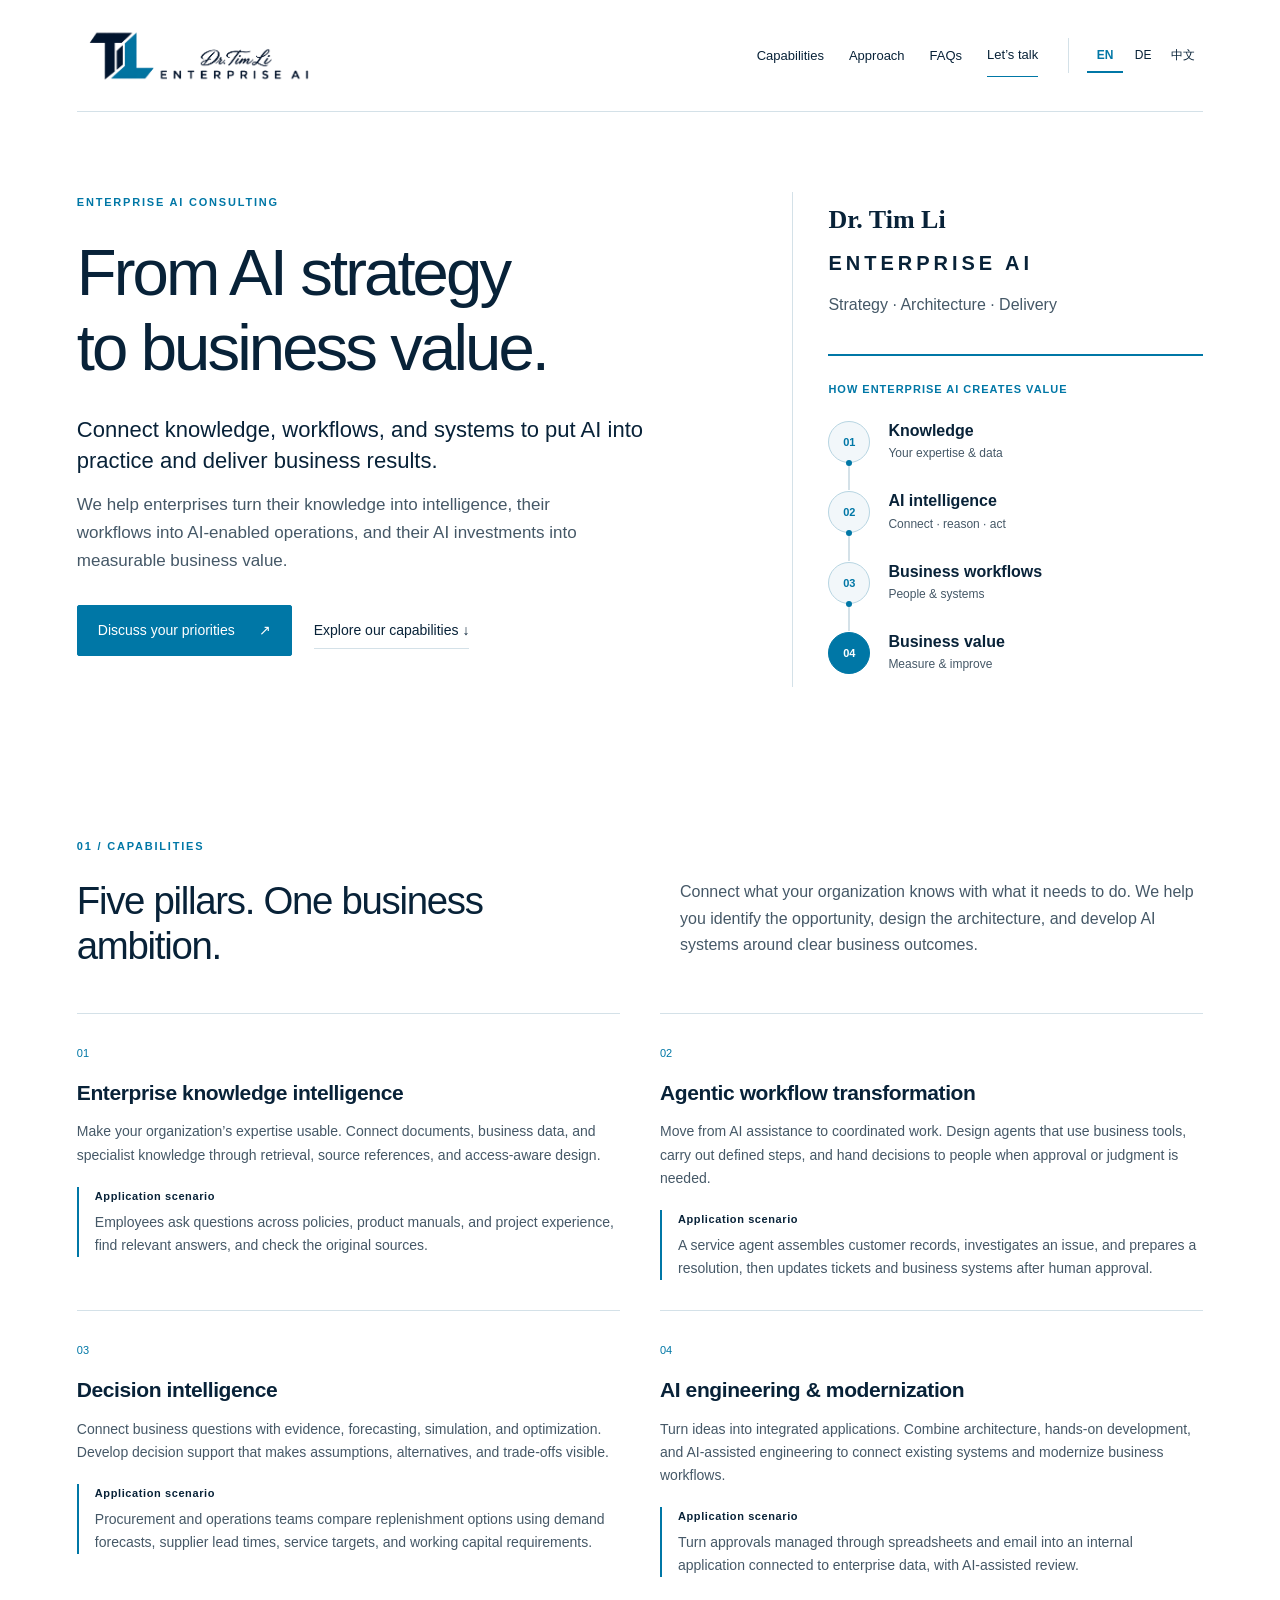
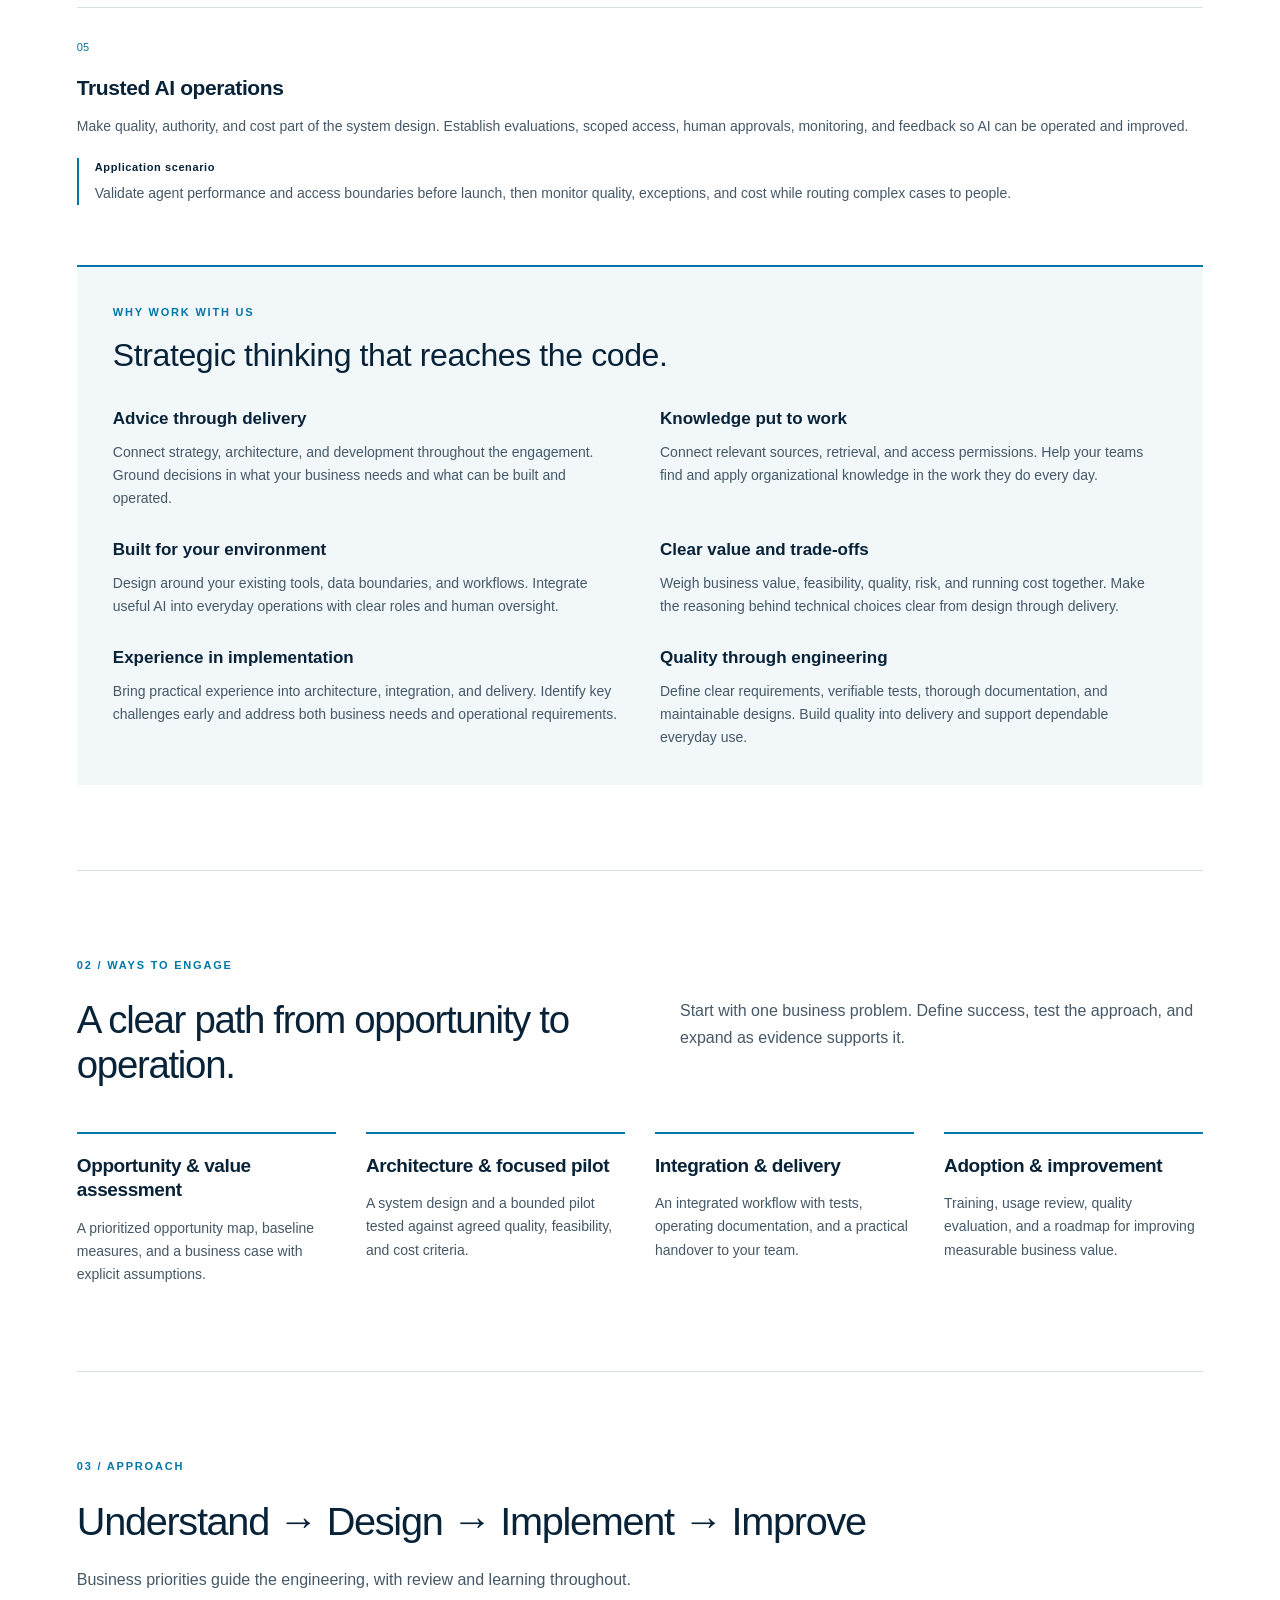
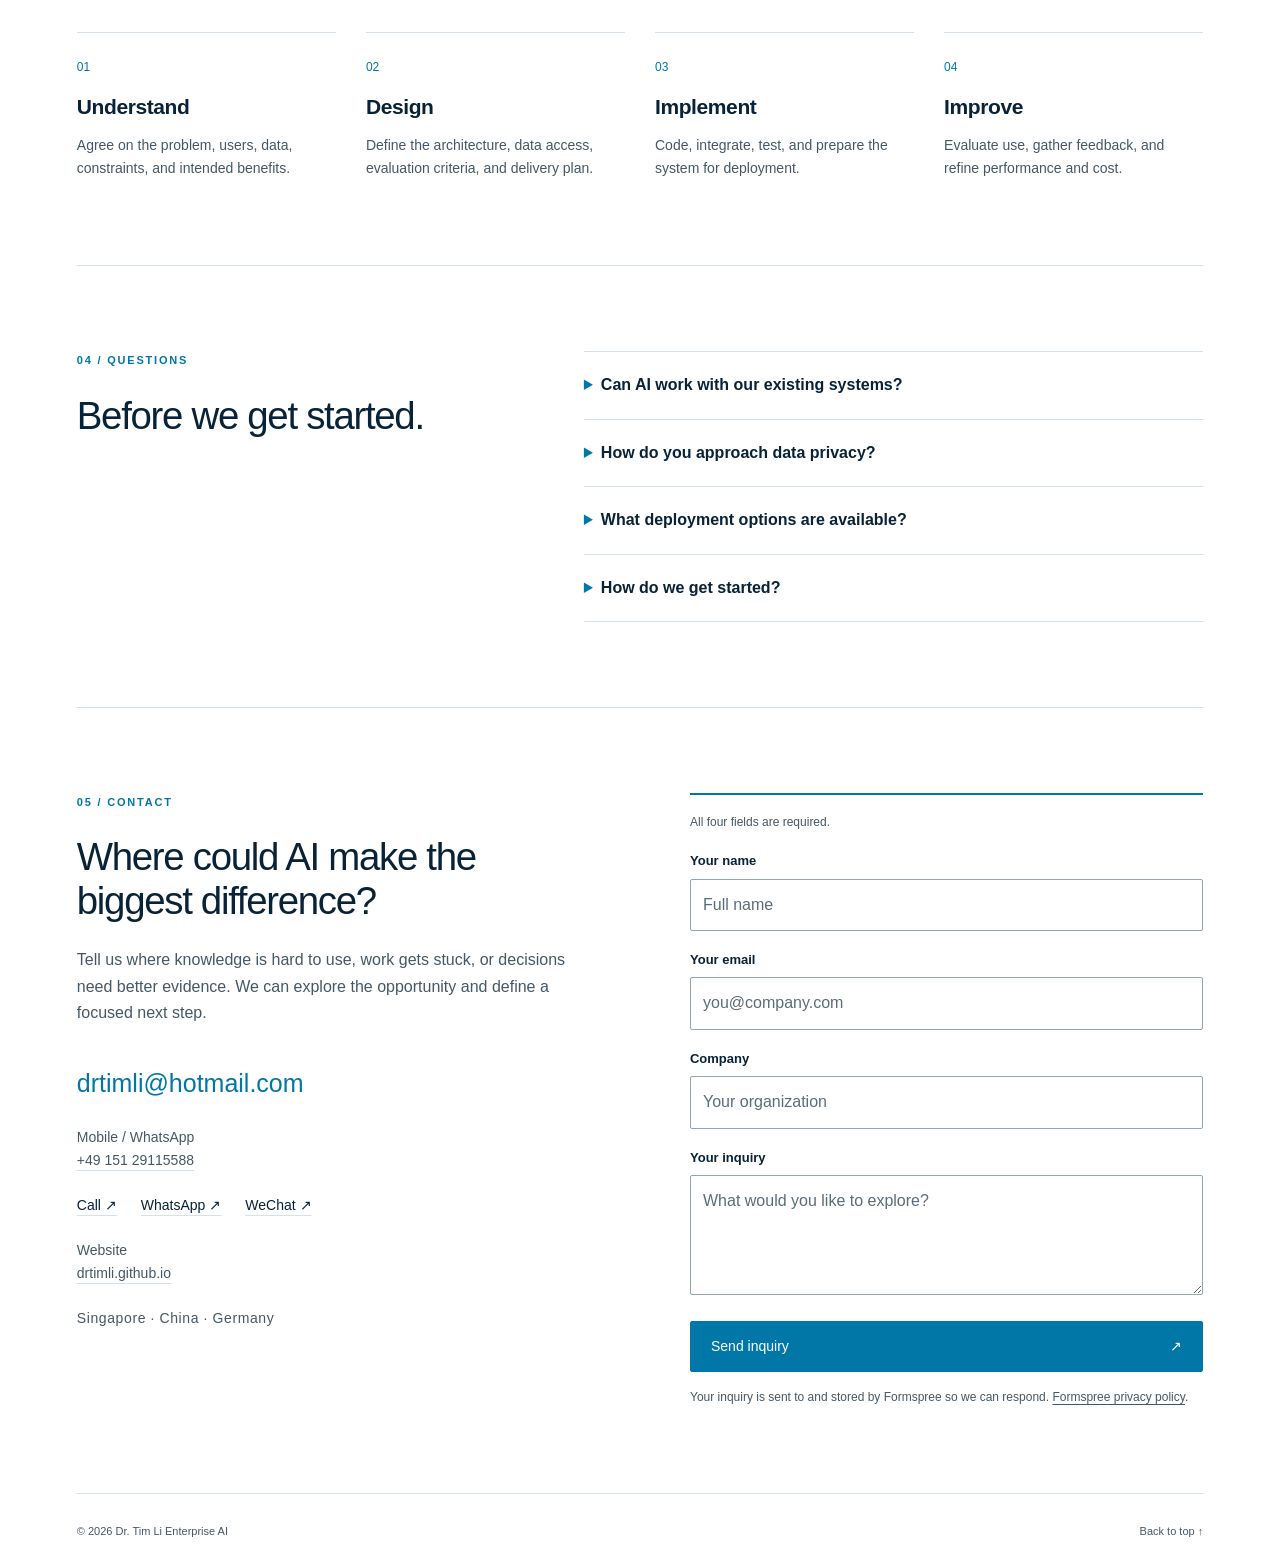
==== index.html @ 05d922f9 "Added animated hero flow" ====
<!doctype html>
<html lang="en">
<head>
  <meta charset="UTF-8">
  <script src="assets/language.js?v=combined-entry-20261102"></script>
  <meta name="viewport" content="width=device-width, initial-scale=1">
  <title>Dr. Tim Li Enterprise AI | Knowledge, Agents &amp; Business Value</title>
  <meta name="description" content="Enterprise knowledge intelligence, agentic workflows, decision intelligence, AI engineering and trusted operations. Turn enterprise AI ambitions into measurable business value.">
  <meta name="theme-color" content="#ffffff">
  <link rel="canonical" href="https://drtimli.github.io/">
  <link rel="alternate" hreflang="en" href="index.html">
  <link rel="alternate" hreflang="de" href="de.html">
  <link rel="alternate" hreflang="zh-Hans" href="zh.html">
  <link rel="alternate" hreflang="x-default" href="index.html">
  <link rel="stylesheet" href="assets/site.css?v=animated-flow-20261103">
  <script src="assets/contact.js?v=validation-20261101" defer></script>
</head>
<body id="top">
  <a class="skip-link" href="#main">Skip to content</a>
  <header class="site-header wrap">
    <a class="brand" href="#top" aria-label="Dr. Tim Li Enterprise AI home"><img src="assets/logo.png?v=refined-20261101" width="2172" height="724" alt="Dr. Tim Li Enterprise AI"></a>
    <div class="header-right">
      <nav class="main-nav" aria-label="Main navigation"><a href="#capabilities">Capabilities</a><a href="#approach">Approach</a><a href="#faq">FAQs</a><a href="#contact">Let’s talk</a></nav>
      <nav class="languages" aria-label="Language"><a href="index.html" lang="en" hreflang="en" aria-current="page">EN</a><a href="de.html" lang="de" hreflang="de">DE</a><a href="zh.html" lang="zh-Hans" hreflang="zh-Hans">中文</a></nav>
    </div>
  </header>
  <main id="main" tabindex="-1">
    <section class="hero wrap" aria-labelledby="hero-title">
      <div class="hero-copy">
        <p class="eyebrow">Enterprise AI Consulting</p>
        <h1 id="hero-title">From AI strategy<br>to business value.</h1>
        <p class="hero-intro">Connect knowledge, workflows, and systems to put AI into practice and deliver business results.</p>
        <p class="hero-description">We help enterprises turn their knowledge into intelligence, their workflows into AI-enabled operations, and their AI investments into measurable business value.</p>
        <div class="actions"><a class="button" href="#contact">Discuss your priorities <span aria-hidden="true">↗</span></a><a class="text-link" href="#capabilities">Explore our capabilities <span aria-hidden="true">↓</span></a></div>
      </div>
      <aside class="hero-aside" aria-label="Our approach connects understanding, design, implementation and improvement.">
        <p class="brand-name">Dr. Tim Li</p>
        <p class="brand-descriptor">ENTERPRISE AI</p>
        <p class="supporting-line">Strategy · Architecture · Delivery</p>
        <div class="value-flow" role="group" aria-label="How enterprise AI creates value"><p class="eyebrow">How enterprise AI creates value</p><ol><li class="flow-node"><span class="flow-marker" aria-hidden="true">01</span><div><strong>Knowledge</strong><span>Your expertise &amp; data</span></div></li><li class="flow-node"><span class="flow-marker" aria-hidden="true">02</span><div><strong>AI intelligence</strong><span>Connect · reason · act</span></div></li><li class="flow-node"><span class="flow-marker" aria-hidden="true">03</span><div><strong>Business workflows</strong><span>People &amp; systems</span></div></li><li class="flow-node"><span class="flow-marker" aria-hidden="true">04</span><div><strong>Business value</strong><span>Measure &amp; improve</span></div></li></ol></div>
      </aside>
    </section>
    <section class="section wrap" id="capabilities" aria-labelledby="capabilities-title">
      <p class="eyebrow">01 / Capabilities</p>
      <div class="section-heading"><h2 id="capabilities-title">Five pillars. One business ambition.</h2><p>Connect what your organization knows with what it needs to do. We help you identify the opportunity, design the architecture, and develop AI systems around clear business outcomes.</p></div>
      <div class="capabilities pillars">
        <article class="capability"><span class="item-number" aria-hidden="true">01</span><h3>Enterprise knowledge intelligence</h3><p>Make your organization’s expertise usable. Connect documents, business data, and specialist knowledge through retrieval, source references, and access-aware design.</p><p class="application"><strong>Application scenario</strong>Employees ask questions across policies, product manuals, and project experience, find relevant answers, and check the original sources.</p></article>
        <article class="capability"><span class="item-number" aria-hidden="true">02</span><h3>Agentic workflow transformation</h3><p>Move from AI assistance to coordinated work. Design agents that use business tools, carry out defined steps, and hand decisions to people when approval or judgment is needed.</p><p class="application"><strong>Application scenario</strong>A service agent assembles customer records, investigates an issue, and prepares a resolution, then updates tickets and business systems after human approval.</p></article>
        <article class="capability"><span class="item-number" aria-hidden="true">03</span><h3>Decision intelligence</h3><p>Connect business questions with evidence, forecasting, simulation, and optimization. Develop decision support that makes assumptions, alternatives, and trade-offs visible.</p><p class="application"><strong>Application scenario</strong>Procurement and operations teams compare replenishment options using demand forecasts, supplier lead times, service targets, and working capital requirements.</p></article>
        <article class="capability"><span class="item-number" aria-hidden="true">04</span><h3>AI engineering &amp; modernization</h3><p>Turn ideas into integrated applications. Combine architecture, hands-on development, and AI-assisted engineering to connect existing systems and modernize business workflows.</p><p class="application"><strong>Application scenario</strong>Turn approvals managed through spreadsheets and email into an internal application connected to enterprise data, with AI-assisted review.</p></article>
        <article class="capability"><span class="item-number" aria-hidden="true">05</span><h3>Trusted AI operations</h3><p>Make quality, authority, and cost part of the system design. Establish evaluations, scoped access, human approvals, monitoring, and feedback so AI can be operated and improved.</p><p class="application"><strong>Application scenario</strong>Validate agent performance and access boundaries before launch, then monitor quality, exceptions, and cost while routing complex cases to people.</p></article>
      </div>

      <div class="difference" aria-labelledby="difference-title"><p class="eyebrow">Why work with us</p><h3 id="difference-title">Strategic thinking that reaches the code.</h3><div class="difference-grid"><article><h4>Advice through delivery</h4><p>Connect strategy, architecture, and development throughout the engagement. Ground decisions in what your business needs and what can be built and operated.</p></article><article><h4>Knowledge put to work</h4><p>Connect relevant sources, retrieval, and access permissions. Help your teams find and apply organizational knowledge in the work they do every day.</p></article><article><h4>Built for your environment</h4><p>Design around your existing tools, data boundaries, and workflows. Integrate useful AI into everyday operations with clear roles and human oversight.</p></article><article><h4>Clear value and trade-offs</h4><p>Weigh business value, feasibility, quality, risk, and running cost together. Make the reasoning behind technical choices clear from design through delivery.</p></article><article><h4>Experience in implementation</h4><p>Bring practical experience into architecture, integration, and delivery. Identify key challenges early and address both business needs and operational requirements.</p></article><article><h4>Quality through engineering</h4><p>Define clear requirements, verifiable tests, thorough documentation, and maintainable designs. Build quality into delivery and support dependable everyday use.</p></article></div></div>
    </section>
    <section class="section wrap engagement-section" id="engagements" aria-labelledby="engagements-title">
      <p class="eyebrow">02 / Ways to engage</p>
      <div class="section-heading"><h2 id="engagements-title">A clear path from opportunity to operation.</h2><p>Start with one business problem. Define success, test the approach, and expand as evidence supports it.</p></div>
      <div class="engagements"><article><h3>Opportunity &amp; value assessment</h3><p>A prioritized opportunity map, baseline measures, and a business case with explicit assumptions.</p></article><article><h3>Architecture &amp; focused pilot</h3><p>A system design and a bounded pilot tested against agreed quality, feasibility, and cost criteria.</p></article><article><h3>Integration &amp; delivery</h3><p>An integrated workflow with tests, operating documentation, and a practical handover to your team.</p></article><article><h3>Adoption &amp; improvement</h3><p>Training, usage review, quality evaluation, and a roadmap for improving measurable business value.</p></article></div>
    </section>
    <section class="section wrap" id="approach" aria-labelledby="approach-title">
      <p class="eyebrow">03 / Approach</p>
      <h2 id="approach-title" class="approach-heading">Understand → Design → Implement → Improve</h2>
      <p class="section-intro">Business priorities guide the engineering, with review and learning throughout.</p>
      <ol class="steps"><li><span class="step-number" aria-hidden="true">01</span><h3>Understand</h3><p>Agree on the problem, users, data, constraints, and intended benefits.</p></li><li><span class="step-number" aria-hidden="true">02</span><h3>Design</h3><p>Define the architecture, data access, evaluation criteria, and delivery plan.</p></li><li><span class="step-number" aria-hidden="true">03</span><h3>Implement</h3><p>Code, integrate, test, and prepare the system for deployment.</p></li><li><span class="step-number" aria-hidden="true">04</span><h3>Improve</h3><p>Evaluate use, gather feedback, and refine performance and cost.</p></li></ol>
    </section>
    <section class="section wrap faq-section" id="faq" aria-labelledby="faq-title">
      <div><p class="eyebrow">04 / Questions</p><h2 id="faq-title">Before we get started.</h2></div>
      <div class="faqs"><details><summary>Can AI work with our existing systems?</summary><p>We assess available interfaces, data sources, and workflows, then design integration around your environment. Feasibility and scope depend on the systems and access available.</p></details><details><summary>How do you approach data privacy?</summary><p>We discuss data sensitivity, permissions, retention, and applicable requirements before choosing tools or architecture. Access controls, provider settings, and human review are considered as part of the design.</p></details><details><summary>What deployment options are available?</summary><p>Depending on your requirements, options may include cloud services, your own infrastructure, or a hybrid setup. We review security, operations, performance, and cost trade-offs together.</p></details><details><summary>How do we get started?</summary><p>Send a short description of your challenge and current environment. An initial conversation can help identify whether an assessment, architecture review, or implementation engagement is the right next step.</p></details></div>
    </section>
    <section class="section wrap contact-section" id="contact" aria-labelledby="contact-title">
      <div class="contact-copy">
        <p class="eyebrow">05 / Contact</p>
        <h2 id="contact-title">Where could AI make the biggest difference?</h2>
        <p>Tell us where knowledge is hard to use, work gets stuck, or decisions need better evidence. We can explore the opportunity and define a focused next step.</p>
        <div class="contact-details">
          <a class="contact-email" href="mailto:drtimli@hotmail.com">drtimli@hotmail.com</a>
          <p>Mobile / WhatsApp<br><a href="tel:+4915129115588">+49 151 29115588</a></p>
          <div class="contact-links"><a href="tel:+4915129115588">Call ↗</a><a href="https://wa.me/4915129115588">WhatsApp ↗</a><a href="connect.html?view=wechat&amp;lang=en">WeChat ↗</a></div>
          <p>Website<br><a href="https://drtimli.github.io/">drtimli.github.io</a></p>
          <p class="presence">Singapore · China · Germany</p>
        </div>
      </div>
      <form id="brief" action="https://formspree.io/f/xljjpnjz" method="POST" data-language="en" aria-describedby="required-note privacy-note">
        <p id="required-note" class="form-note">All four fields are required.</p>
        <div class="field"><label for="name">Your name</label><input id="name" aria-describedby="name-error" name="name" type="text" autocomplete="name" maxlength="200" placeholder="Full name" required><p class="field-error" id="name-error" hidden></p></div><div class="field"><label for="email">Your email</label><input id="email" aria-describedby="email-error" name="email" type="email" autocomplete="email" maxlength="254" placeholder="you@company.com" required><p class="field-error" id="email-error" hidden></p></div><div class="field"><label for="company">Company</label><input id="company" aria-describedby="company-error" name="company" type="text" autocomplete="organization" maxlength="200" placeholder="Your organization" required><p class="field-error" id="company-error" hidden></p></div><div class="field"><label for="challenge">Your inquiry</label><textarea id="challenge" aria-describedby="challenge-error" name="message" maxlength="10000" placeholder="What would you like to explore?" required></textarea><p class="field-error" id="challenge-error" hidden></p></div>
        <input type="hidden" name="language" value="en">
        <input type="hidden" name="_subject" value="Website inquiry — Dr. Tim Li Enterprise AI">
        <div hidden aria-hidden="true"><label for="website">Website</label><input id="website" name="_gotcha" type="text" tabindex="-1" autocomplete="off"></div>
        <button class="button" type="submit">Send inquiry <span aria-hidden="true">↗</span></button>
        <p id="privacy-note" class="form-note">Your inquiry is sent to and stored by Formspree so we can respond. <a href="https://formspree.io/legal/privacy-policy/" target="_blank" rel="noopener noreferrer">Formspree privacy policy</a>.</p>
        <div id="status" role="status" aria-live="polite" aria-atomic="true"></div>
      </form>
    </section>
  </main>
  <footer class="site-footer wrap"><span>© <span id="year">2026</span> Dr. Tim Li Enterprise AI</span><a href="#top">Back to top ↑</a></footer>
</body>
</html>
---- assets/site.css ----
:root {
  --navy: #082238;
  --slate: #455867;
  --blue: #0077a6;
  --line: #d4e1e8;
  --white: #fff;
}
* { box-sizing: border-box; }
html { scroll-behavior: smooth; scroll-padding-top: 24px; }
body { margin: 0; background: var(--white); color: var(--navy); font-family: Arial, Helvetica, sans-serif; font-size: 16px; line-height: 1.65; }
a { color: inherit; text-decoration: none; }
a, button, input, textarea, summary { -webkit-tap-highlight-color: transparent; }
a:focus-visible, button:focus-visible, summary:focus-visible, input:focus-visible, textarea:focus-visible { outline: 3px solid var(--blue); outline-offset: 5px; }
a:hover { color: var(--blue); }
button, input, textarea { font: inherit; }
button, summary { cursor: pointer; }
img { max-width: 100%; height: auto; display: block; }
p { margin: 0 0 1em; color: var(--slate); }
h1, h2, h3 { line-height: 1.15; margin: 0; overflow-wrap: break-word; }
h1 { font-size: clamp(44px, 5.1vw, 72px); letter-spacing: -2.9px; font-weight: 500; }
h2 { font-size: clamp(30px, 3vw, 42px); letter-spacing: -1.3px; font-weight: 500; }
h3 { font-size: 21px; font-weight: 600; letter-spacing: -.4px; line-height: 1.3; }
.wrap { width: min(1200px, 88%); margin-inline: auto; }
.skip-link { position: absolute; top: -100px; left: 15px; padding: 12px 20px; background: white; z-index: 10; border: 2px solid var(--blue); }
.skip-link:focus { top: 12px; }
.site-header { display: flex; align-items: center; justify-content: space-between; gap: 32px; min-height: 112px; border-bottom: 1px solid var(--line); }
.brand { display: block; width: 255px; flex-shrink: 0; }
.header-right, .main-nav, .languages { display: flex; align-items: center; }
.header-right { gap: 30px; }
.main-nav { gap: 25px; font-size: 13px; }
.main-nav a { padding-block: 10px; }
.main-nav a:last-child { border-bottom: 1px solid var(--blue); }
.languages { gap: 2px; border-left: 1px solid var(--line); padding-left: 18px; }
.languages a { padding: 8px; font-size: 12px; min-width: 36px; text-align: center; }
.languages a[aria-current="page"] { color: var(--blue); box-shadow: inset 0 -2px var(--blue); font-weight: 700; }
.hero { display: grid; grid-template-columns: 1.55fr 1fr; align-items: center; gap: 7%; padding-block: 80px 65px; }
.eyebrow { font-size: 11px; font-weight: 700; color: var(--blue); text-transform: uppercase; letter-spacing: 1.8px; margin-bottom: 24px; }
.hero h1 { margin-bottom: 30px; }
.hero-intro { font-size: 22px; color: var(--navy); line-height: 1.4; margin-bottom: 14px; }
.hero-description { max-width: 540px; font-size: 17px; }
.actions { display: flex; align-items: center; flex-wrap: wrap; gap: 22px; margin-block: 30px; }
.button { display: inline-flex; align-items: center; justify-content: space-between; gap: 24px; background: var(--blue); color: white; border: 1px solid var(--blue); padding: 14px 20px; font-size: 14px; line-height: 1.5; min-height: 50px; border-radius: 2px; }
.button:hover { background: var(--navy); color: white; border-color: var(--navy); }
.text-link { border-bottom: 1px solid var(--line); font-size: 14px; padding-block: 6px; }
.presence { font-size: 12px; letter-spacing: .6px; margin-bottom: 0; }
.hero-aside { border-left: 1px solid var(--line); padding-left: 35px; padding-block: 12px; }
.brand-name { font-family: Georgia, 'Times New Roman', serif; color: var(--navy); font-size: 26px; font-weight: 700; line-height: 1.2; margin: 0 0 12px; }
.brand-descriptor { color: var(--navy); font-size: 20px; font-weight: 600; letter-spacing: 4px; margin-bottom: 12px; }
.supporting-line { font-size: 16px; margin-bottom: 35px; }
.delivery-diagram { border-top: 2px solid var(--blue); padding-top: 20px; }
.delivery-diagram .eyebrow { letter-spacing: 1px; margin-bottom: 18px; font-size: 10px; }
.delivery-diagram ol { list-style: none; padding: 0; margin: 0; }
.delivery-diagram li { display: flex; align-items: baseline; gap: 18px; font-size: 14px; padding-bottom: 19px; position: relative; }
.delivery-diagram li:not(:last-child)::before { content: ''; position: absolute; width: 1px; background: var(--line); top: 22px; bottom: 0; left: 9px; }
.delivery-diagram li span { color: var(--blue); font-size: 11px; font-weight: 700; min-width: 20px; }
.faster { font-family: Georgia, 'Times New Roman', serif; color: var(--navy); font-size: 25px; line-height: 1.3; margin: 14px 0 0; }
.section { padding-block: 85px; }
.section-heading { display: grid; grid-template-columns: 1fr 1fr; gap: 80px; margin-bottom: 45px; }
.section-heading p { margin: 0; }
.capabilities { display: grid; grid-template-columns: repeat(3,1fr); column-gap: 40px; }
.capability { border-top: 1px solid var(--line); padding-block: 25px 30px; }
.item-number { color: var(--blue); font-size: 11px; }
.capability h3 { margin: 14px 0; }
.capability p, .engagements p, .steps p { font-size: 14px; margin-bottom: 0; }
.engagement-section { border-block: 1px solid var(--line); }
.engagements { display: grid; grid-template-columns: repeat(4,1fr); gap: 30px; }
.engagements article { border-top: 2px solid var(--blue); padding-top: 20px; }
.engagements h3 { font-size: 19px; margin-bottom: 14px; }
.approach-heading { font-size: clamp(28px, 3.1vw, 42px); max-width: 1080px; }
.section-intro { margin: 22px 0 38px; }
.steps { list-style: none; padding: 0; margin: 0; display: grid; grid-template-columns: repeat(4,1fr); gap: 30px; }
.steps li { border-top: 1px solid var(--line); padding-top: 20px; }
.step-number { color: var(--blue); font-size: 12px; }
.steps h3 { margin-block: 14px; }
.faq-section { border-block: 1px solid var(--line); display: grid; grid-template-columns: 1fr 1.45fr; gap: 80px; }
.faqs details { border-bottom: 1px solid var(--line); }
.faqs details:first-child { border-top: 1px solid var(--line); }
.faqs summary { padding: 20px 30px 20px 0; font-size: 16px; font-weight: 600; }
.faqs summary::marker { color: var(--blue); }
.faqs p { font-size: 14px; padding: 0 18px 10px; }
.contact-section { display: grid; grid-template-columns: 1fr 1fr; gap: 100px; }
.contact-copy h2 { margin-bottom: 24px; }
.contact-details { margin-top: 36px; }
.contact-email { font-size: clamp(19px, 2vw, 25px); color: var(--blue); overflow-wrap: anywhere; }
.contact-details > p { font-size: 14px; margin-block: 22px; }
.contact-details a:not(.contact-email), .contact-links a { text-decoration: underline; text-decoration-color: var(--line); text-underline-offset: 5px; }
.contact-links { display: flex; flex-wrap: wrap; gap: 24px; font-size: 14px; }
form { border-top: 2px solid var(--blue); padding-top: 18px; min-width: 0; }
.field { margin-bottom: 18px; }
.field-error { color: #a12828; font-size: 13px; line-height: 1.5; margin: 7px 0 0; }
input[aria-invalid="true"], textarea[aria-invalid="true"] { border: 2px solid #a12828; }
label { display: block; font-size: 13px; font-weight: 600; margin-bottom: 7px; }
input, textarea { width: 100%; border: 1px solid #91a6b4; border-radius: 2px; background: white; color: var(--navy); padding: 12px; font-size: 16px; }
textarea { min-height: 120px; resize: vertical; }
input::placeholder, textarea::placeholder { color: #596d7b; opacity: 1; }
.form-note { font-size: 12px; line-height: 1.6; margin-bottom: 18px; }
#privacy-note { margin: 16px 0 0; }
.form-note a { text-decoration: underline; text-underline-offset: 3px; }
form .button { width: 100%; }
button:disabled { opacity: .65; cursor: wait; }
#status { font-size: 14px; color: var(--navy); margin-top: 12px; }
#status:empty { margin: 0; }
.site-footer { display: flex; align-items: center; justify-content: space-between; gap: 28px; border-top: 1px solid var(--line); padding-block: 28px; font-size: 11px; color: var(--slate); }
html[lang="de"] h1 { font-size: clamp(40px, 4.2vw, 59px); letter-spacing: -2px; }
html[lang="zh-Hans"] h1 { line-height: 1.25; letter-spacing: -1px; }
html[lang="zh-Hans"] h2 { line-height: 1.35; letter-spacing: 0; }
@media (min-width: 1500px) { .hero { padding-block: 100px 85px; } }
@media (max-width: 1100px) {
  .brand { width: 210px; }
  .site-header { gap: 22px; }
  .header-right { gap: 18px; }
  .main-nav { gap: 15px; }
  .languages { padding-left: 10px; }
  .hero { gap: 5%; }
  .hero-aside { padding-left: 25px; }
  .contact-section { gap: 60px; }
  .section-heading, .faq-section { gap: 50px; }
}
@media (max-width: 850px) {
  .site-header { flex-wrap: wrap; padding-block: 18px; gap: 16px; }
  .brand { width: 230px; }
  .header-right { flex: 1 1 100%; justify-content: space-between; }
  .main-nav { gap: 24px; }
  .hero { grid-template-columns: 1.4fr 1fr; padding-block: 55px; }
  h1 { font-size: 47px; letter-spacing: -2px; }
  html[lang="de"] h1 { font-size: 40px; }
  .brand-name { font-size: 24px; }
  .hero-intro { font-size: 20px; }
  .hero-description { font-size: 16px; }
  .hero-aside { padding-left: 20px; }
  .brand-descriptor { font-size: 18px; letter-spacing: 3px; }
  .supporting-line { font-size: 14px; }
  .faster { font-size: 22px; }
  .section { padding-block: 60px; }
  .capabilities { grid-template-columns: repeat(2,1fr); gap: 0 30px; }
  .engagements, .steps { grid-template-columns: repeat(2,1fr); gap: 35px; }
  .section-heading { gap: 30px; }
  .faq-section, .contact-section { gap: 35px; }
}
@media (max-width: 620px) {
  .wrap { width: 88%; }
  .site-header { gap: 10px; }
  .brand { width: 220px; }
  .header-right { flex-wrap: wrap; gap: 12px; }
  .main-nav { order: 2; flex: 1 1 100%; justify-content: space-between; gap: 10px; font-size: 12px; }
  .languages { margin-left: auto; border-left: 0; padding: 0; }
  .hero { grid-template-columns: 1fr; gap: 40px; padding-block: 45px; }
  h1 { font-size: clamp(39px, 9.5vw, 55px); letter-spacing: -1.8px; }
  html[lang="de"] h1 { font-size: clamp(35px, 8.7vw, 48px); letter-spacing: -1.5px; }
  .hero h1 { margin-bottom: 24px; }
  .eyebrow { font-size: 10px; margin-bottom: 20px; }
  .hero-aside { border-left: 0; border-top: 1px solid var(--line); padding: 30px 0 0; }
  .brand-name { font-size: 24px; }
  .supporting-line { margin-bottom: 25px; }
  .delivery-diagram ol { display: grid; grid-template-columns: 1fr 1fr; gap: 10px 20px; }
  .delivery-diagram li { font-size: 12px; padding-bottom: 10px; gap: 10px; }
  .delivery-diagram li:not(:last-child)::before { display: none; }
  .faster { font-size: 26px; margin-top: 20px; }
  .section-heading, .faq-section, .contact-section { grid-template-columns: 1fr; gap: 25px; }
  .section-heading { margin-bottom: 30px; }
  .capabilities { grid-template-columns: 1fr; }
  .capability { padding-block: 22px; }
  .engagements, .steps { gap: 25px 22px; }
  .engagements h3, .steps h3 { font-size: 18px; }
  .section { padding-block: 45px; }
  .contact-section { gap: 35px; }
  .contact-details { margin-top: 28px; }
  .site-footer { align-items: flex-start; flex-direction: column; gap: 15px; }
}
@media (max-width: 360px) {
  .engagements, .steps, .delivery-diagram ol { grid-template-columns: 1fr; }
  .actions { align-items: flex-start; flex-direction: column; gap: 15px; }
}
@media (prefers-reduced-motion: reduce) { html { scroll-behavior: auto; } }

/* Connect the service offering to the customer's reasons to choose it. */
.difference { margin-top: 30px; padding: 36px; background: #f2f7fa; border-top: 2px solid var(--blue); }
.difference > .eyebrow { margin-bottom: 14px; }
.difference > h3 { font-size: clamp(24px, 2.6vw, 32px); font-weight: 500; }
.difference-grid { display: grid; grid-template-columns: repeat(2, minmax(0, 1fr)); gap: 28px 40px; margin-top: 30px; }
.difference h4 { font-size: 17px; line-height: 1.4; margin: 0 0 10px; }
.difference article p { font-size: 14px; margin: 0; }
@media (max-width: 620px) {
  .difference { padding: 26px 22px; }
  .difference-grid { grid-template-columns: 1fr; gap: 25px; }
}

.pillars { grid-template-columns: repeat(2, minmax(0, 1fr)); }
.pillars .capability:last-child { grid-column: 1 / -1; }
.capability .application { margin-top: 20px; padding-left: 16px; border-left: 2px solid var(--blue); }
.application strong { display: block; color: var(--navy); font-size: 11px; letter-spacing: .6px; margin-bottom: 6px; }
@media (max-width: 620px) {
  .pillars { grid-template-columns: 1fr; }
}

/* A lightweight, code-native view of the knowledge-to-value journey. */
.value-flow { border-top: 2px solid var(--blue); padding-top: 24px; }
.value-flow > .eyebrow { margin-bottom: 22px; letter-spacing: 1px; }
.value-flow ol { list-style: none; margin: 0; padding: 0; }
.flow-node { position: relative; display: flex; align-items: center; gap: 18px; padding: 0 0 26px; }
.flow-node:last-child { padding-bottom: 0; }
.flow-node:not(:last-child)::before { content: ''; position: absolute; left: 20px; top: 40px; bottom: 0; width: 2px; background: #d4e1e8; }
.flow-node:not(:last-child)::after { content: ''; position: absolute; left: 18px; top: 40px; width: 6px; height: 6px; border-radius: 50%; background: var(--blue); animation: flow-travel 4.8s ease-in-out infinite; }
.flow-node:nth-child(2)::after { animation-delay: 1.6s; }
.flow-node:nth-child(3)::after { animation-delay: 3.2s; }
.flow-marker { flex: 0 0 42px; height: 42px; display: grid; place-items: center; border: 1px solid #b7d5e2; border-radius: 50%; background: #f2f7fa; color: var(--blue); font-size: 11px; font-weight: 700; }
.flow-node strong { display: block; font-size: 16px; line-height: 1.35; font-weight: 600; }
.flow-node div > span { display: block; color: var(--slate); font-size: 12px; margin-top: 3px; }
.flow-node:last-child .flow-marker { background: var(--blue); color: white; border-color: var(--blue); }
.pillars .capability { transition: background-color .25s ease, border-color .25s ease; }
@media (hover: hover) {
  .pillars .capability:hover { background: #f2f7fa; border-color: var(--blue); }
}
@keyframes flow-travel {
  0%, 8% { transform: translateY(0); opacity: 0; }
  15% { opacity: 1; }
  33% { transform: translateY(24px); opacity: 0; }
  100% { transform: translateY(24px); opacity: 0; }
}
@media (prefers-reduced-motion: reduce) {
  .flow-node::after { animation: none !important; display: none; }
  .pillars .capability { transition: none; }
}
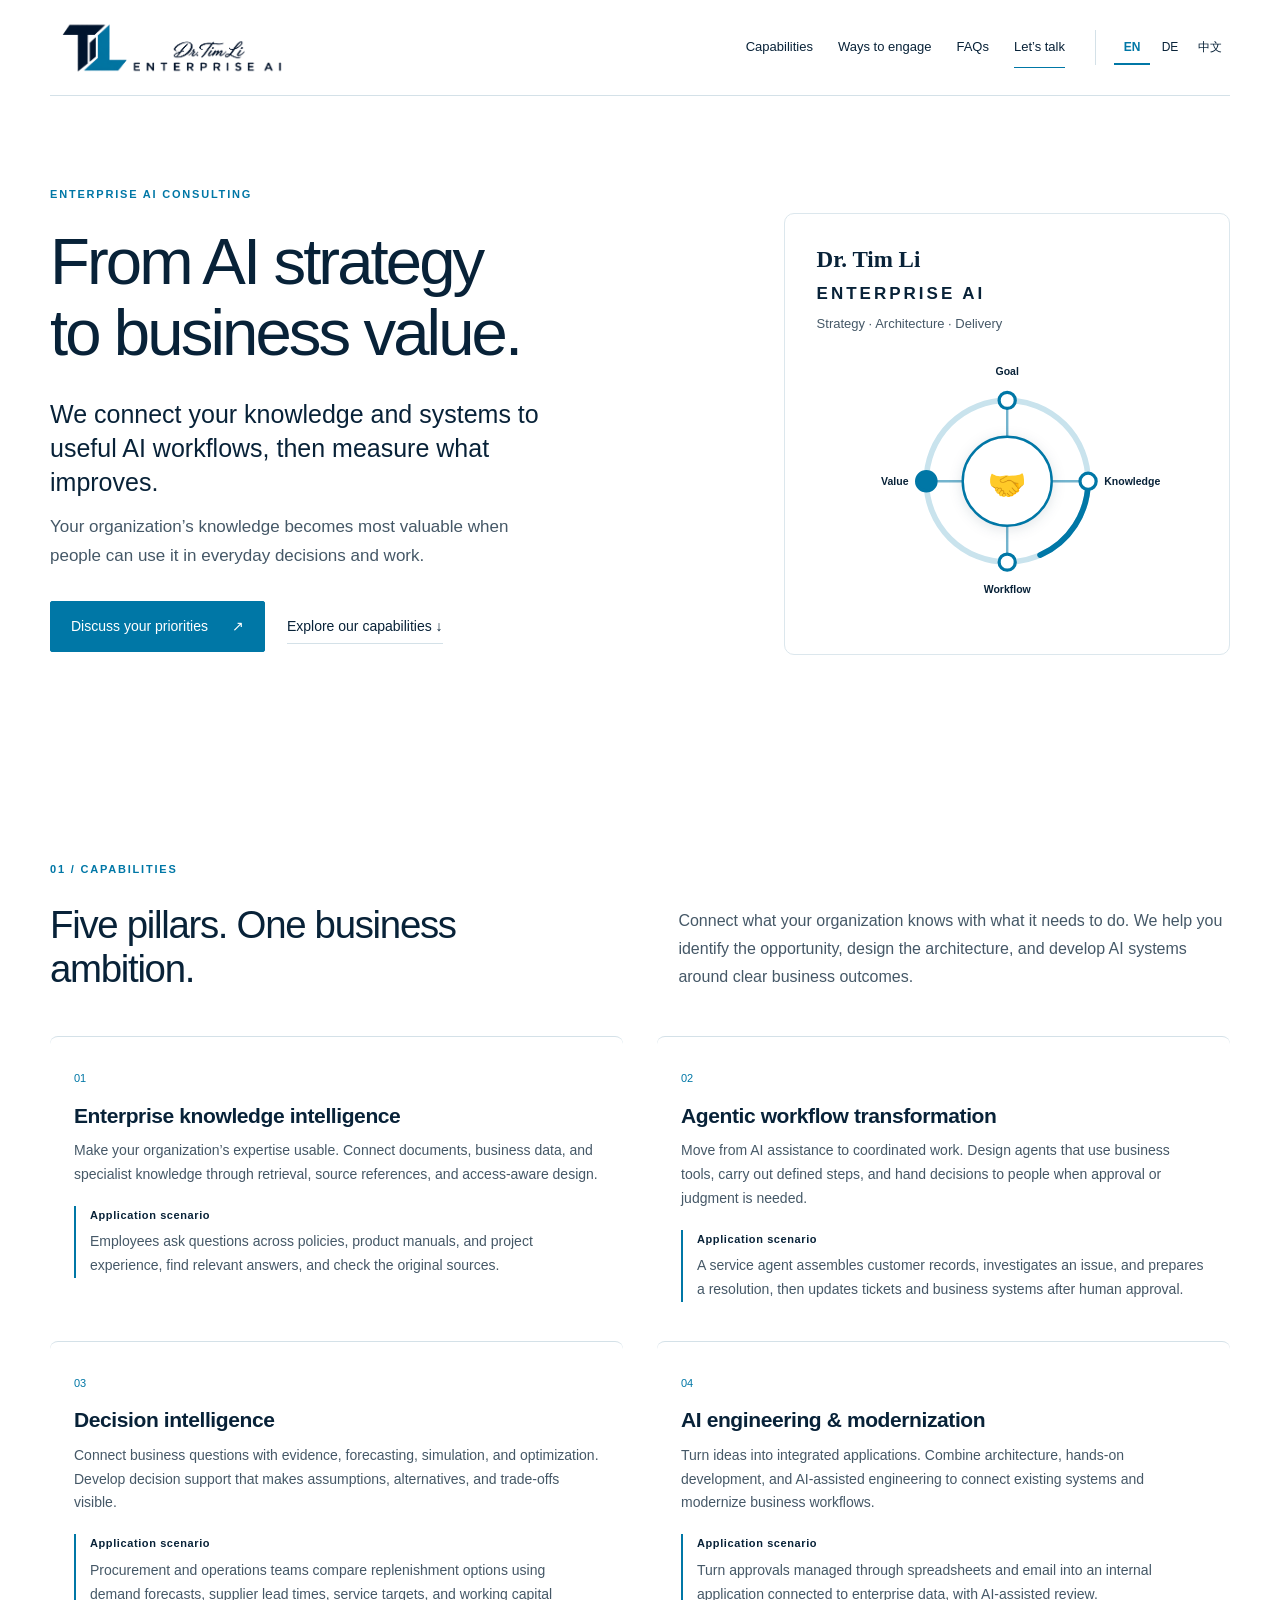
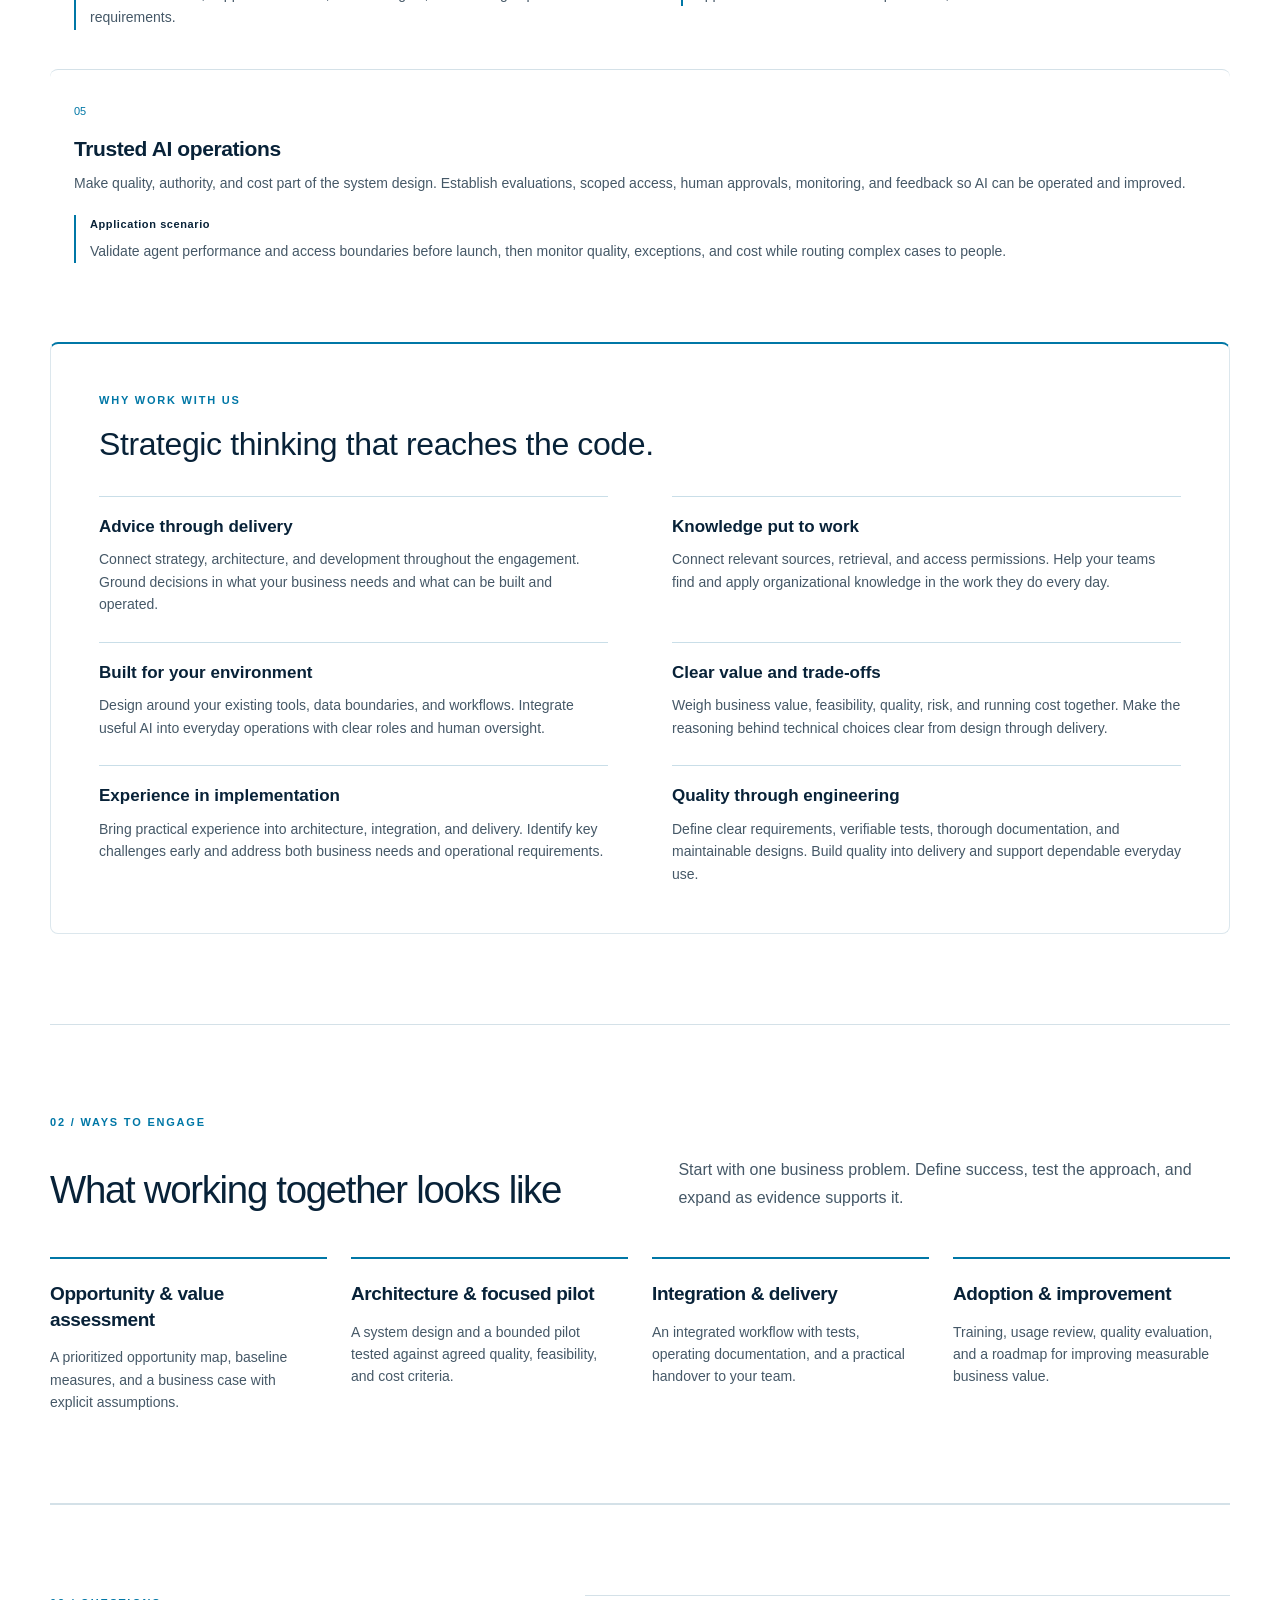
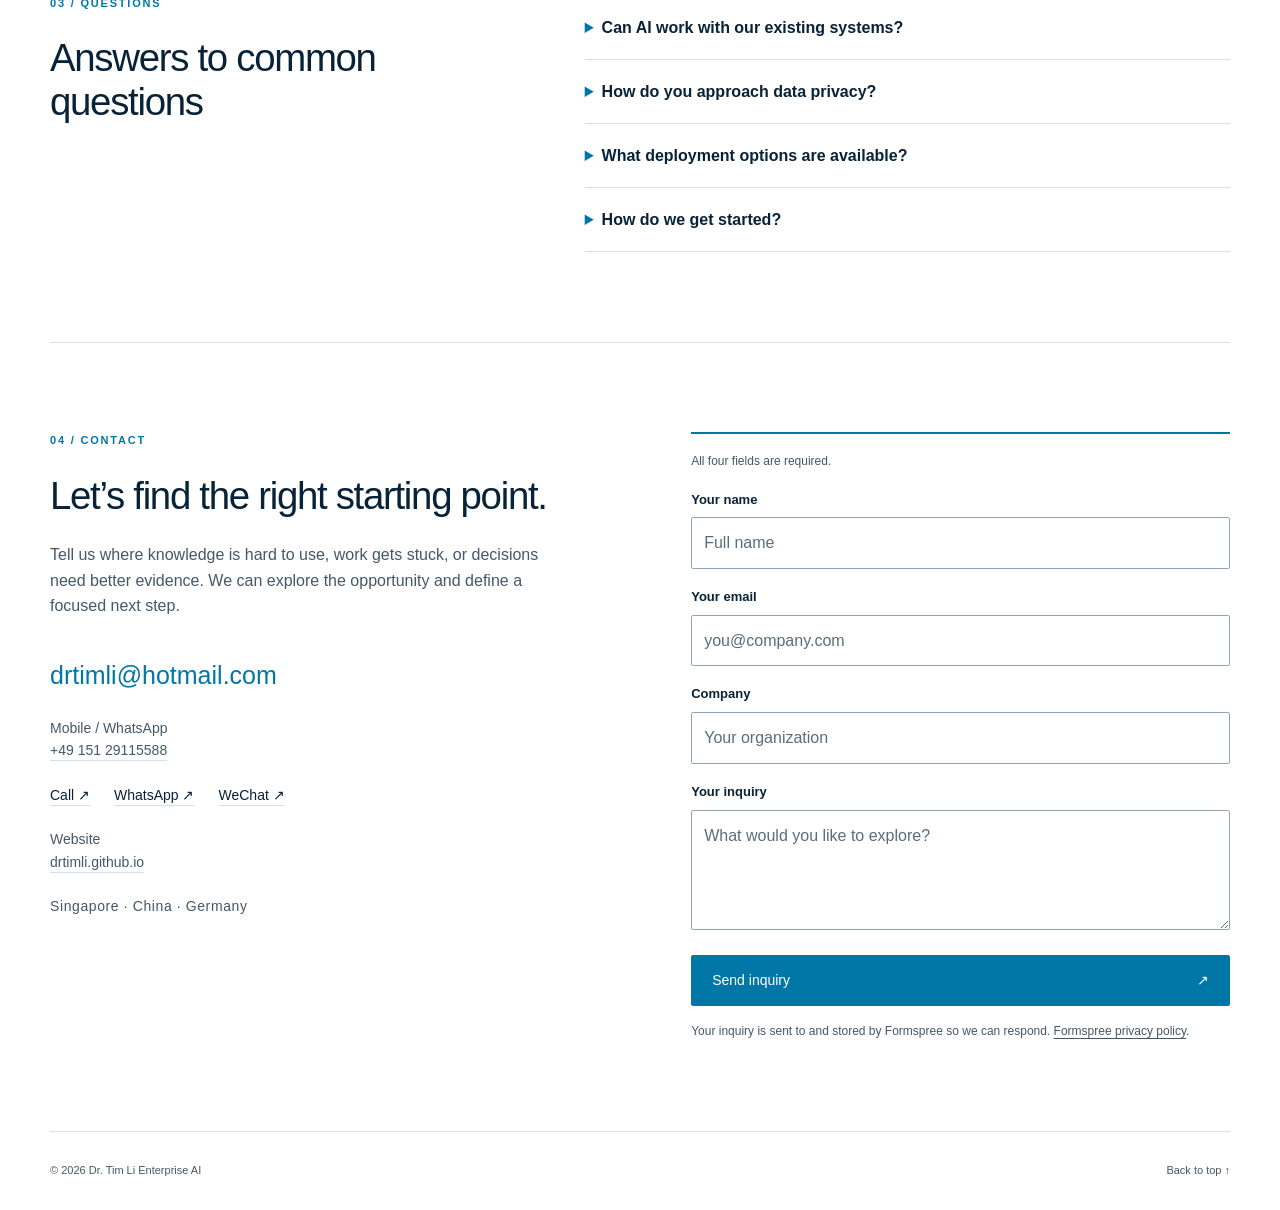
==== commit 6e5c6651: "A general improvement and animation" ====
--- a/index.html
+++ b/index.html
@@ -12,7 +12,7 @@
   <link rel="alternate" hreflang="de" href="de.html">
   <link rel="alternate" hreflang="zh-Hans" href="zh.html">
   <link rel="alternate" hreflang="x-default" href="index.html">
-  <link rel="stylesheet" href="assets/site.css?v=animated-flow-20261103">
+  <link rel="stylesheet" href="assets/site.css?v=site-refine-20261103">
   <script src="assets/contact.js?v=validation-20261101" defer></script>
 </head>
 <body id="top">
@@ -20,7 +20,7 @@
   <header class="site-header wrap">
     <a class="brand" href="#top" aria-label="Dr. Tim Li Enterprise AI home"><img src="assets/logo.png?v=refined-20261101" width="2172" height="724" alt="Dr. Tim Li Enterprise AI"></a>
     <div class="header-right">
-      <nav class="main-nav" aria-label="Main navigation"><a href="#capabilities">Capabilities</a><a href="#approach">Approach</a><a href="#faq">FAQs</a><a href="#contact">Let’s talk</a></nav>
+      <nav class="main-nav" aria-label="Main navigation"><a href="#capabilities">Capabilities</a><a href="#engagements">Ways to engage</a><a href="#faq">FAQs</a><a href="#contact">Let’s talk</a></nav>
       <nav class="languages" aria-label="Language"><a href="index.html" lang="en" hreflang="en" aria-current="page">EN</a><a href="de.html" lang="de" hreflang="de">DE</a><a href="zh.html" lang="zh-Hans" hreflang="zh-Hans">中文</a></nav>
     </div>
   </header>
@@ -29,15 +29,15 @@
       <div class="hero-copy">
         <p class="eyebrow">Enterprise AI Consulting</p>
         <h1 id="hero-title">From AI strategy<br>to business value.</h1>
-        <p class="hero-intro">Connect knowledge, workflows, and systems to put AI into practice and deliver business results.</p>
-        <p class="hero-description">We help enterprises turn their knowledge into intelligence, their workflows into AI-enabled operations, and their AI investments into measurable business value.</p>
+        <p class="hero-intro">We connect your knowledge and systems to useful AI workflows, then measure what improves.</p>
+        <p class="hero-description">Your organization’s knowledge becomes most valuable when people can use it in everyday decisions and work.</p>
         <div class="actions"><a class="button" href="#contact">Discuss your priorities <span aria-hidden="true">↗</span></a><a class="text-link" href="#capabilities">Explore our capabilities <span aria-hidden="true">↓</span></a></div>
       </div>
       <aside class="hero-aside" aria-label="Our approach connects understanding, design, implementation and improvement.">
         <p class="brand-name">Dr. Tim Li</p>
         <p class="brand-descriptor">ENTERPRISE AI</p>
         <p class="supporting-line">Strategy · Architecture · Delivery</p>
-        <div class="value-flow" role="group" aria-label="How enterprise AI creates value"><p class="eyebrow">How enterprise AI creates value</p><ol><li class="flow-node"><span class="flow-marker" aria-hidden="true">01</span><div><strong>Knowledge</strong><span>Your expertise &amp; data</span></div></li><li class="flow-node"><span class="flow-marker" aria-hidden="true">02</span><div><strong>AI intelligence</strong><span>Connect · reason · act</span></div></li><li class="flow-node"><span class="flow-marker" aria-hidden="true">03</span><div><strong>Business workflows</strong><span>People &amp; systems</span></div></li><li class="flow-node"><span class="flow-marker" aria-hidden="true">04</span><div><strong>Business value</strong><span>Measure &amp; improve</span></div></li></ol></div>
+        <div class="flow-art" role="img" aria-label="AI value loop: Goal → Knowledge → Workflow → Value → Measure & improve → Goal"><svg viewBox="0 0 420 340" preserveAspectRatio="xMidYMid meet"><defs><linearGradient id="flow-gradient" x1="0" y1="0" x2="1" y2="1"><stop stop-color="#45b6d7"/><stop offset="1" stop-color="#0077a6"/></linearGradient></defs><g class="service-links"><path d="M210 166 L210 66"/><path d="M210 166 L310 166"/><path d="M210 166 L210 266"/><path d="M210 166 L110 166"/></g><circle class="flow-track" cx="210" cy="166" r="100"/><circle class="flow-signal" cx="210" cy="166" r="100"/><g class="flow-packet"><circle cx="210" cy="66" r="7"/></g><circle class="flow-dot stage-goal" cx="210" cy="66" r="10"/><circle class="flow-dot stage-knowledge" cx="310" cy="166" r="10"/><circle class="flow-dot stage-workflow" cx="210" cy="266" r="10"/><circle class="flow-dot dot-four stage-value" cx="110" cy="166" r="12"/><text class="flow-label" x="210" y="34" text-anchor="middle">Goal</text><text class="flow-label" x="330" y="170">Knowledge</text><text class="flow-label" x="210" y="304" text-anchor="middle">Workflow</text><text class="flow-label" x="88" y="170" text-anchor="end">Value</text><circle class="service-core" cx="210" cy="166" r="55"/><text class="collaboration-symbol" x="210" y="182" text-anchor="middle" aria-hidden="true">🤝</text></svg></div>
       </aside>
     </section>
     <section class="section wrap" id="capabilities" aria-labelledby="capabilities-title">
@@ -55,23 +55,17 @@
     </section>
     <section class="section wrap engagement-section" id="engagements" aria-labelledby="engagements-title">
       <p class="eyebrow">02 / Ways to engage</p>
-      <div class="section-heading"><h2 id="engagements-title">A clear path from opportunity to operation.</h2><p>Start with one business problem. Define success, test the approach, and expand as evidence supports it.</p></div>
+      <div class="section-heading"><h2 id="engagements-title">What working together looks like</h2><p>Start with one business problem. Define success, test the approach, and expand as evidence supports it.</p></div>
       <div class="engagements"><article><h3>Opportunity &amp; value assessment</h3><p>A prioritized opportunity map, baseline measures, and a business case with explicit assumptions.</p></article><article><h3>Architecture &amp; focused pilot</h3><p>A system design and a bounded pilot tested against agreed quality, feasibility, and cost criteria.</p></article><article><h3>Integration &amp; delivery</h3><p>An integrated workflow with tests, operating documentation, and a practical handover to your team.</p></article><article><h3>Adoption &amp; improvement</h3><p>Training, usage review, quality evaluation, and a roadmap for improving measurable business value.</p></article></div>
     </section>
-    <section class="section wrap" id="approach" aria-labelledby="approach-title">
-      <p class="eyebrow">03 / Approach</p>
-      <h2 id="approach-title" class="approach-heading">Understand → Design → Implement → Improve</h2>
-      <p class="section-intro">Business priorities guide the engineering, with review and learning throughout.</p>
-      <ol class="steps"><li><span class="step-number" aria-hidden="true">01</span><h3>Understand</h3><p>Agree on the problem, users, data, constraints, and intended benefits.</p></li><li><span class="step-number" aria-hidden="true">02</span><h3>Design</h3><p>Define the architecture, data access, evaluation criteria, and delivery plan.</p></li><li><span class="step-number" aria-hidden="true">03</span><h3>Implement</h3><p>Code, integrate, test, and prepare the system for deployment.</p></li><li><span class="step-number" aria-hidden="true">04</span><h3>Improve</h3><p>Evaluate use, gather feedback, and refine performance and cost.</p></li></ol>
-    </section>
     <section class="section wrap faq-section" id="faq" aria-labelledby="faq-title">
-      <div><p class="eyebrow">04 / Questions</p><h2 id="faq-title">Before we get started.</h2></div>
+      <div><p class="eyebrow">03 / Questions</p><h2 id="faq-title">Answers to common questions</h2></div>
       <div class="faqs"><details><summary>Can AI work with our existing systems?</summary><p>We assess available interfaces, data sources, and workflows, then design integration around your environment. Feasibility and scope depend on the systems and access available.</p></details><details><summary>How do you approach data privacy?</summary><p>We discuss data sensitivity, permissions, retention, and applicable requirements before choosing tools or architecture. Access controls, provider settings, and human review are considered as part of the design.</p></details><details><summary>What deployment options are available?</summary><p>Depending on your requirements, options may include cloud services, your own infrastructure, or a hybrid setup. We review security, operations, performance, and cost trade-offs together.</p></details><details><summary>How do we get started?</summary><p>Send a short description of your challenge and current environment. An initial conversation can help identify whether an assessment, architecture review, or implementation engagement is the right next step.</p></details></div>
     </section>
     <section class="section wrap contact-section" id="contact" aria-labelledby="contact-title">
       <div class="contact-copy">
-        <p class="eyebrow">05 / Contact</p>
-        <h2 id="contact-title">Where could AI make the biggest difference?</h2>
+        <p class="eyebrow">04 / Contact</p>
+        <h2 id="contact-title">Let’s find the right starting point.</h2>
         <p>Tell us where knowledge is hard to use, work gets stuck, or decisions need better evidence. We can explore the opportunity and define a focused next step.</p>
         <div class="contact-details">
           <a class="contact-email" href="mailto:drtimli@hotmail.com">drtimli@hotmail.com</a>
--- a/assets/site.css
+++ b/assets/site.css
@@ -87,8 +87,8 @@
 .contact-links { display: flex; flex-wrap: wrap; gap: 24px; font-size: 14px; }
 form { border-top: 2px solid var(--blue); padding-top: 18px; min-width: 0; }
 .field { margin-bottom: 18px; }
-.field-error { color: #a12828; font-size: 13px; line-height: 1.5; margin: 7px 0 0; }
-input[aria-invalid="true"], textarea[aria-invalid="true"] { border: 2px solid #a12828; }
+.field-error { color: #8b264b; font-size: 13px; line-height: 1.5; margin: 7px 0 0; }
+input[aria-invalid="true"], textarea[aria-invalid="true"] { border: 2px solid #8b264b; }
 label { display: block; font-size: 13px; font-weight: 600; margin-bottom: 7px; }
 input, textarea { width: 100%; border: 1px solid #91a6b4; border-radius: 2px; background: white; color: var(--navy); padding: 12px; font-size: 16px; }
 textarea { min-height: 120px; resize: vertical; }
@@ -221,3 +221,205 @@
   .flow-node::after { animation: none !important; display: none; }
   .pillars .capability { transition: none; }
 }
+
+/* Layered enterprise AI map: richer depth without extra assets. */
+.hero-aside { position: relative; overflow: hidden; padding: 32px; border: 1px solid var(--line); border-radius: 18px; background: radial-gradient(circle at 82% 12%, #c7e8f4 0, transparent 35%), linear-gradient(145deg, #f7fbfd, #eaf4f8); box-shadow: 0 22px 55px rgba(8,34,56,.10); }
+.hero-aside::before { content: ''; position: absolute; inset: 0; pointer-events: none; background-image: radial-gradient(#0077a625 1px, transparent 1px); background-size: 18px 18px; mask-image: linear-gradient(120deg, transparent 25%, black); }
+.hero-aside > * { position: relative; }
+.value-flow { border-top: 0; }
+.value-flow ol { display: grid; gap: 12px; }
+.flow-node { padding: 14px 16px; border: 1px solid #bad7e3; border-radius: 12px; background: rgba(255,255,255,.88); box-shadow: 0 8px 20px rgba(8,34,56,.06); animation: node-rise .7s both; }
+.flow-node:nth-child(2) { margin-left: 18px; animation-delay: .12s; }
+.flow-node:nth-child(3) { margin-left: 36px; animation-delay: .24s; }
+.flow-node:nth-child(4) { margin-left: 54px; background: #082238; color: white; animation-delay: .36s; }
+.flow-node:last-child div > span { color: #c7e8f4; }
+.flow-node:not(:last-child)::before { left: 36px; top: 100%; height: 13px; bottom: auto; background: var(--blue); }
+.flow-node:not(:last-child)::after { display: none; }
+.flow-node strong { font-size: 15px; }
+@keyframes node-rise { from { opacity: 0; transform: translateY(15px); } to { opacity: 1; transform: translateY(0); } }
+@media (max-width: 620px) { .hero-aside { padding: 24px; } .flow-node:nth-child(n) { margin-left: 0; } }
+@media (prefers-reduced-motion: reduce) { .flow-node { animation: none; } }
+
+.flow-art { position: relative; height: 155px; margin: 12px 0 18px; }
+.flow-art svg { width: 100%; height: 100%; overflow: visible; }
+.flow-track { fill: none; stroke: #b7d9e7; stroke-width: 4; stroke-linecap: round; }
+.flow-signal { fill: none; stroke: url(#flow-gradient); stroke-width: 5; stroke-linecap: round; stroke-dasharray: 8 18; animation: signal-travel 2s linear infinite; }
+.flow-dot { fill: white; stroke: #0077a6; stroke-width: 4; }
+.dot-four { fill: #0077a6; }
+.flow-halo { fill: none; stroke: #0077a6; stroke-width: 2; transform-origin: 378px 90px; animation: halo-pulse 2.8s ease-out infinite; }
+@keyframes signal-travel { to { stroke-dashoffset: -26; } }
+@keyframes halo-pulse { 0% { transform: scale(.65); opacity: .8; } 80%,100% { transform: scale(1.5); opacity: 0; } }
+@media (prefers-reduced-motion: reduce) { .flow-signal, .flow-halo { animation: none; } }
+
+/* Continuous knowledge-to-value loop. */
+.flow-art { height: 245px; margin: 2px 0 14px; }
+.flow-art .flow-track { fill: none; stroke: #bddde9; stroke-width: 5; }
+.flow-art .flow-signal { fill: none; stroke: url(#flow-gradient); stroke-width: 5; stroke-linecap: round; stroke-dasharray: 135 520; transform-origin: 210px 150px; animation: orbit-signal 6s linear infinite; }
+.flow-orbit { fill: none; stroke: #0077a6; stroke-width: 2; stroke-dasharray: 2 10; opacity: .5; }
+.flow-center { fill: #455867; font-size: 13px; font-weight: 700; letter-spacing: 3px; }
+.flow-center-ai { fill: #082238; font-size: 28px; letter-spacing: 5px; }
+@keyframes orbit-signal { to { transform: rotate(360deg); } }
+@media (prefers-reduced-motion: reduce) { .flow-art .flow-signal { animation: none; } }
+
+/* Labeled, complete AI value loop. */
+.flow-art { height: 275px; margin: 8px 0 14px; }
+.flow-art .flow-track { fill: none; stroke: #c1dce8; stroke-width: 5; }
+.flow-art .flow-signal { fill: none; stroke: #0077a6; stroke-width: 5; stroke-linecap: round; stroke-dasharray: 100 530; transform-origin: 210px 166px; animation: orbit-signal 7s linear infinite; }
+.flow-packet { transform-origin: 210px 166px; animation: orbit-signal 7s linear infinite; }
+.flow-packet circle { fill: #0077a6; filter: drop-shadow(0 0 5px #45b6d7); }
+.flow-label { fill: #082238; font-size: 13px; font-weight: 700; }
+.flow-center { font-size: 11px; }
+.flow-center-ai { font-size: 25px; }
+@media (prefers-reduced-motion: reduce) { .flow-packet, .flow-art .flow-signal { animation: none; } }
+
+/* The loop diagram now carries the message on its own. */
+.hero-aside .flow-art { margin-bottom: 0; }
+
+/* Final page rhythm and hierarchy. */
+.hero { padding-block: clamp(54px, 7vw, 94px); }
+.hero-copy { max-width: 640px; }
+.hero-intro { max-width: 540px; font-size: clamp(20px, 2vw, 25px); font-weight: 500; }
+.hero-description { max-width: 510px; }
+.hero-aside { box-shadow: 0 16px 40px rgba(8,34,56,.08); }
+.section { padding-block: clamp(62px, 7vw, 94px); }
+.section-heading { align-items: end; }
+.pillars { gap: 12px 34px; }
+.pillars .capability { padding: 27px 24px; border-radius: 8px; }
+.pillars .capability:hover { background: #f2f7fa; }
+.difference { margin-top: 52px; border-radius: 8px; }
+.engagements article { padding-right: 10px; }
+.faq-section { align-items: start; }
+.contact-section { align-items: start; }
+@media (max-width: 620px) { .hero { padding-block: 42px; } .pillars .capability { padding-inline: 0; } .difference { margin-top: 34px; } }
+
+/* One moving arc makes the direction and completion of the loop legible. */
+.flow-art .flow-track { stroke: #c9e3ed; stroke-width: 7; }
+.flow-art .flow-signal { stroke: #0077a6; stroke-width: 7; stroke-dasharray: 115 514; animation: loop-progress 8s linear infinite; }
+.flow-packet { animation: loop-progress 8s linear infinite; }
+.flow-packet circle { fill: white; stroke: #0077a6; stroke-width: 3; filter: drop-shadow(0 0 7px #45b6d7); }
+.flow-art .flow-dot { transition: none; animation: node-emphasis 8s ease-in-out infinite; }
+.flow-art .flow-dot.stage-goal { animation-delay: 0s; }
+.flow-art .flow-dot.stage-knowledge { animation-delay: -6s; }
+.flow-art .flow-dot.stage-workflow { animation-delay: -4s; }
+.flow-art .flow-dot.stage-value { animation-delay: -2s; }
+@keyframes loop-progress { to { transform: rotate(360deg); } }
+@keyframes node-emphasis { 0%, 5%, 100% { stroke-width: 5; fill: #c7e8f4; } 12%, 90% { stroke-width: 4; fill: white; } }
+@media (prefers-reduced-motion: reduce) { .flow-art .flow-signal, .flow-packet, .flow-art .flow-dot { animation: none; } }
+
+/* A quiet blue surface gives the six reasons a shared visual home. */
+.difference {
+  position: relative;
+  overflow: hidden;
+  background: linear-gradient(135deg, #f4f9fc 0%, #e6f2f8 100%);
+  border: 1px solid #d4e6ee;
+  border-top: 3px solid var(--blue);
+  box-shadow: 0 12px 34px rgba(8,34,56,.05);
+}
+.difference::before {
+  content: '';
+  position: absolute;
+  width: 340px;
+  height: 340px;
+  right: -150px;
+  top: -210px;
+  border: 1px solid rgba(0,119,166,.13);
+  border-radius: 50%;
+  box-shadow: 0 0 0 38px rgba(0,119,166,.025), 0 0 0 76px rgba(0,119,166,.02);
+  pointer-events: none;
+}
+.difference > * { position: relative; }
+.difference-grid article { padding-top: 17px; border-top: 1px solid #c9dee8; }
+
+/* Crisp cool surfaces: no creamy gradient or ambient glow. */
+.difference { background: #e9f3f8; box-shadow: none; border-color: #b9d7e5; border-top-color: var(--blue); }
+.difference::before { display: none; }
+.hero-aside { background: #edf5f9; box-shadow: none; }
+.hero-aside::before { display: none; }
+.flow-packet circle { filter: none; }
+
+/* White surfaces with restrained blue structure. */
+.hero-aside, .difference { background: #fff; }
+
+/* Keep section 01 on the same white canvas at every interaction state. */
+.pillars .capability,
+.pillars .capability:hover,
+.pillars .capability:focus-within { background: transparent; }
+
+/* The service connects every stage of the customer's value loop. */
+.service-links path { fill: none; stroke: #b7d5e2; stroke-width: 2; stroke-dasharray: 4 6; animation: service-link 8s ease-in-out infinite; }
+.service-links path:nth-child(2) { animation-delay: -6s; }
+.service-links path:nth-child(3) { animation-delay: -4s; }
+.service-links path:nth-child(4) { animation-delay: -2s; }
+.flow-art .flow-center { fill: #0077a6; font-size: 13px; letter-spacing: 2px; }
+.flow-art .flow-center-ai { fill: #082238; font-size: 18px; letter-spacing: 2px; }
+@keyframes service-link { 0%, 12%, 100% { stroke: #0077a6; stroke-width: 4; stroke-dasharray: none; } 18%, 94% { stroke: #b7d5e2; stroke-width: 2; stroke-dasharray: 4 6; } }
+@media (prefers-reduced-motion: reduce) { .service-links path { animation: none; } }
+
+.service-core { fill: #fff; stroke: #0077a6; stroke-width: 3; filter: drop-shadow(0 3px 8px rgba(8,34,56,.12)); }
+.service-links path { stroke: #0077a6; stroke-width: 3; stroke-dasharray: none; opacity: .55; }
+@media (prefers-reduced-motion: reduce) { .service-links path { opacity: .7; } }
+
+.collaboration-symbol { font-size: 43px; dominant-baseline: auto; }
+
+/* Better proportions for the compact brand and value loop. */
+.hero { grid-template-columns: minmax(0, 1.35fr) minmax(340px, .9fr); gap: clamp(34px, 5vw, 70px); }
+.hero-aside { padding: clamp(22px, 2.5vw, 34px); }
+.hero-aside .brand-name { font-size: 23px; margin-bottom: 7px; }
+.hero-aside .brand-descriptor { font-size: 17px; letter-spacing: 3px; margin-bottom: 7px; }
+.hero-aside .supporting-line { font-size: 13px; margin-bottom: 12px; }
+.flow-art { height: clamp(225px, 23vw, 275px); margin: 0; }
+.collaboration-symbol { font-size: 38px; }
+@media (max-width: 850px) {
+  .hero { grid-template-columns: minmax(0, 1fr) minmax(290px, .85fr); gap: 28px; }
+  .hero-aside { padding: 20px; }
+  .flow-art { height: 225px; }
+}
+@media (max-width: 620px) {
+  .hero { grid-template-columns: 1fr; gap: 26px; }
+  .hero-aside { padding: 22px; }
+  .flow-art { height: min(67vw, 260px); }
+}
+
+/* Unified editorial rhythm across the full page. */
+:root { --soft-line: #dce7ed; }
+body { line-height: 1.6; }
+.wrap { width: min(1180px, calc(100% - 72px)); }
+.site-header { min-height: 96px; }
+.main-nav a { transition: color .18s ease; }
+.main-nav a:hover, .main-nav a:focus-visible { color: var(--blue); }
+.hero { align-items: center; }
+.hero h1 { max-width: 690px; line-height: 1.08; }
+.hero-intro { line-height: 1.35; }
+.hero-description { line-height: 1.7; }
+.hero-aside { border: 1px solid var(--soft-line); border-radius: 10px; }
+.section-heading { gap: clamp(30px, 6vw, 90px); }
+.section-heading p { max-width: 570px; line-height: 1.75; }
+.capability h3 { margin: 12px 0 10px; }
+.capability p { line-height: 1.7; }
+.capability .application { margin-top: 19px; padding-left: 14px; }
+.difference { padding: clamp(28px, 4vw, 48px); border: 1px solid var(--soft-line); border-top: 2px solid var(--blue); border-radius: 8px; }
+.difference-grid { column-gap: clamp(25px, 5vw, 65px); row-gap: 26px; }
+.difference-grid article { padding-top: 18px; }
+.engagements { gap: 24px; }
+.engagements article { padding-top: 22px; }
+.engagements h3 { line-height: 1.35; }
+.faq-section { gap: clamp(35px, 7vw, 100px); }
+.faqs summary { line-height: 1.45; }
+.contact-section { gap: clamp(40px, 8vw, 110px); }
+.contact-copy > p:not(.eyebrow) { max-width: 500px; }
+.site-footer { padding-block: 30px; }
+@media (max-width: 850px) {
+  .wrap { width: calc(100% - 48px); }
+  .site-header { min-height: auto; }
+}
+@media (max-width: 620px) {
+  .wrap { width: calc(100% - 36px); }
+  .main-nav { overflow-x: auto; justify-content: flex-start; gap: 18px; white-space: nowrap; }
+  .main-nav a { flex: 0 0 auto; }
+  .hero h1 { line-height: 1.13; }
+  .section { padding-block: 52px; }
+  .section-heading { gap: 15px; }
+  .difference { padding: 25px 20px; }
+  .engagements { gap: 28px 18px; }
+}
+@media (prefers-reduced-motion: reduce) { .main-nav a { transition: none; } }
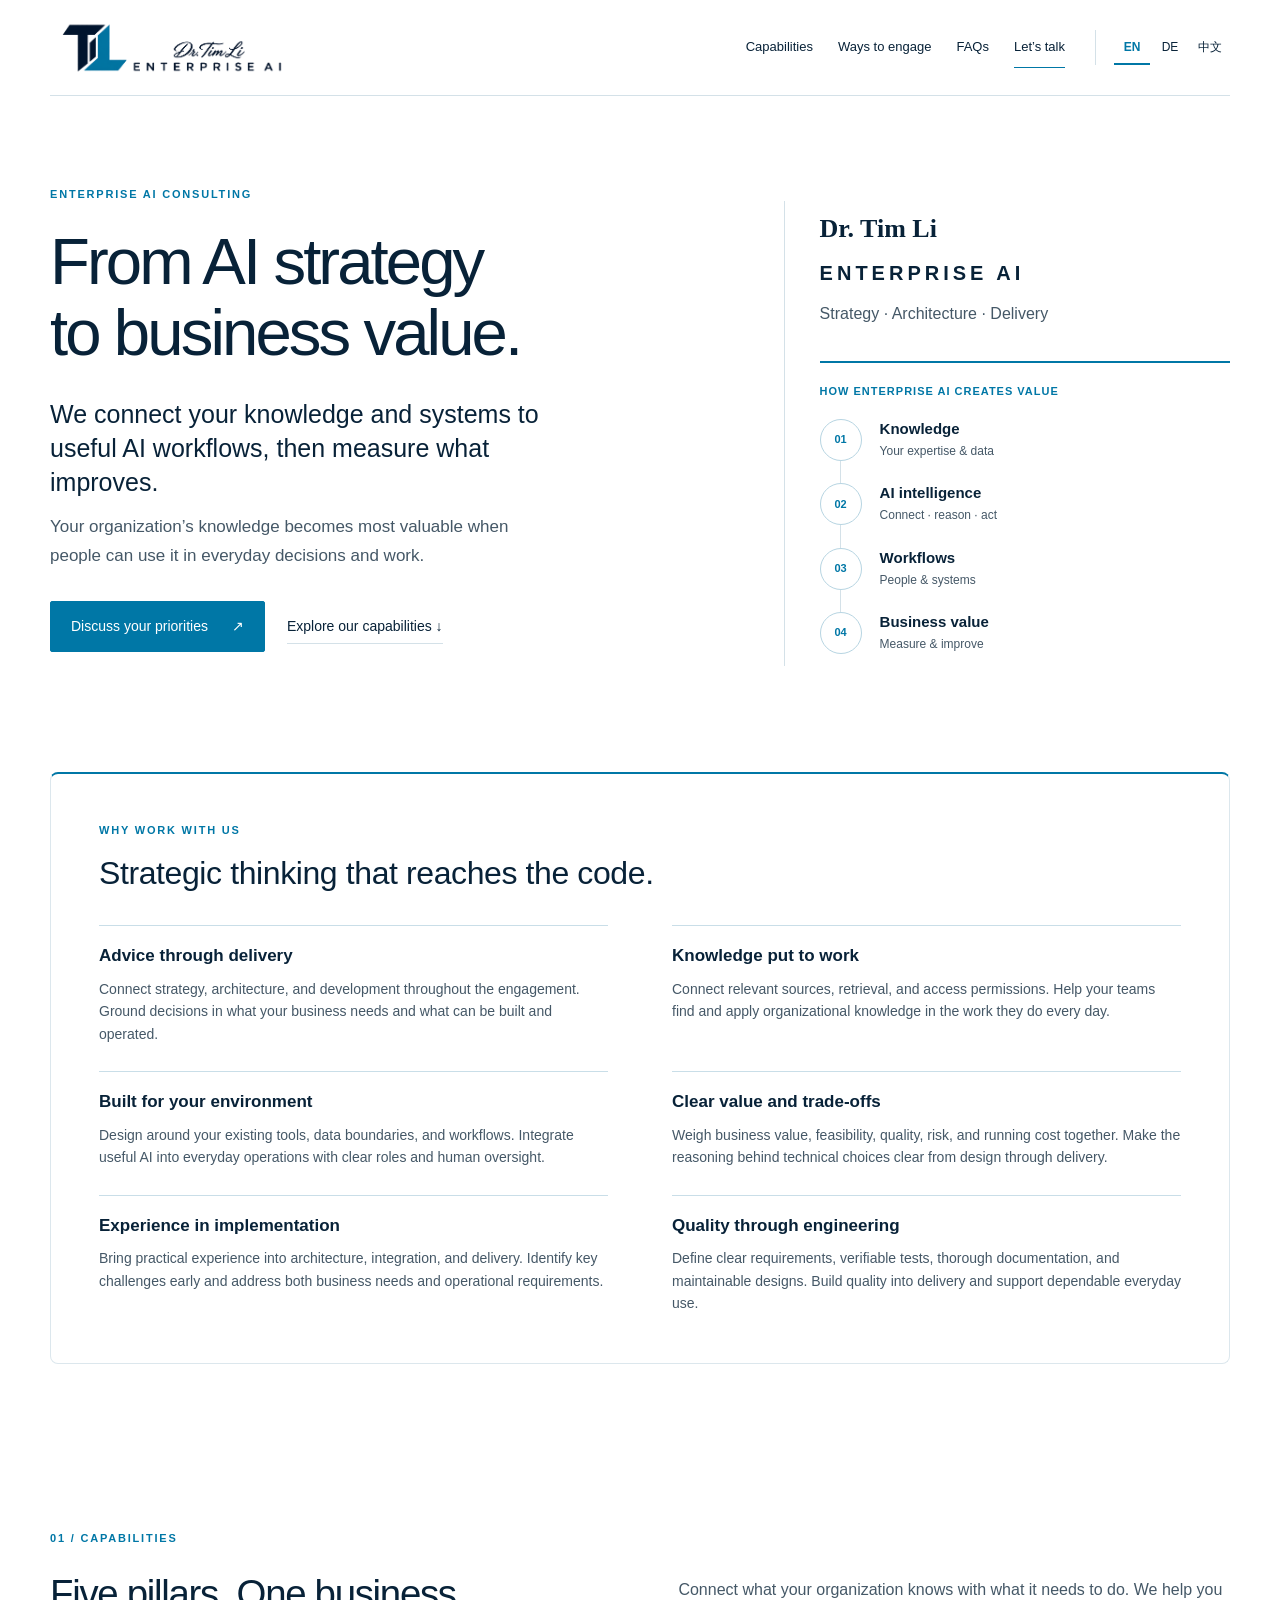
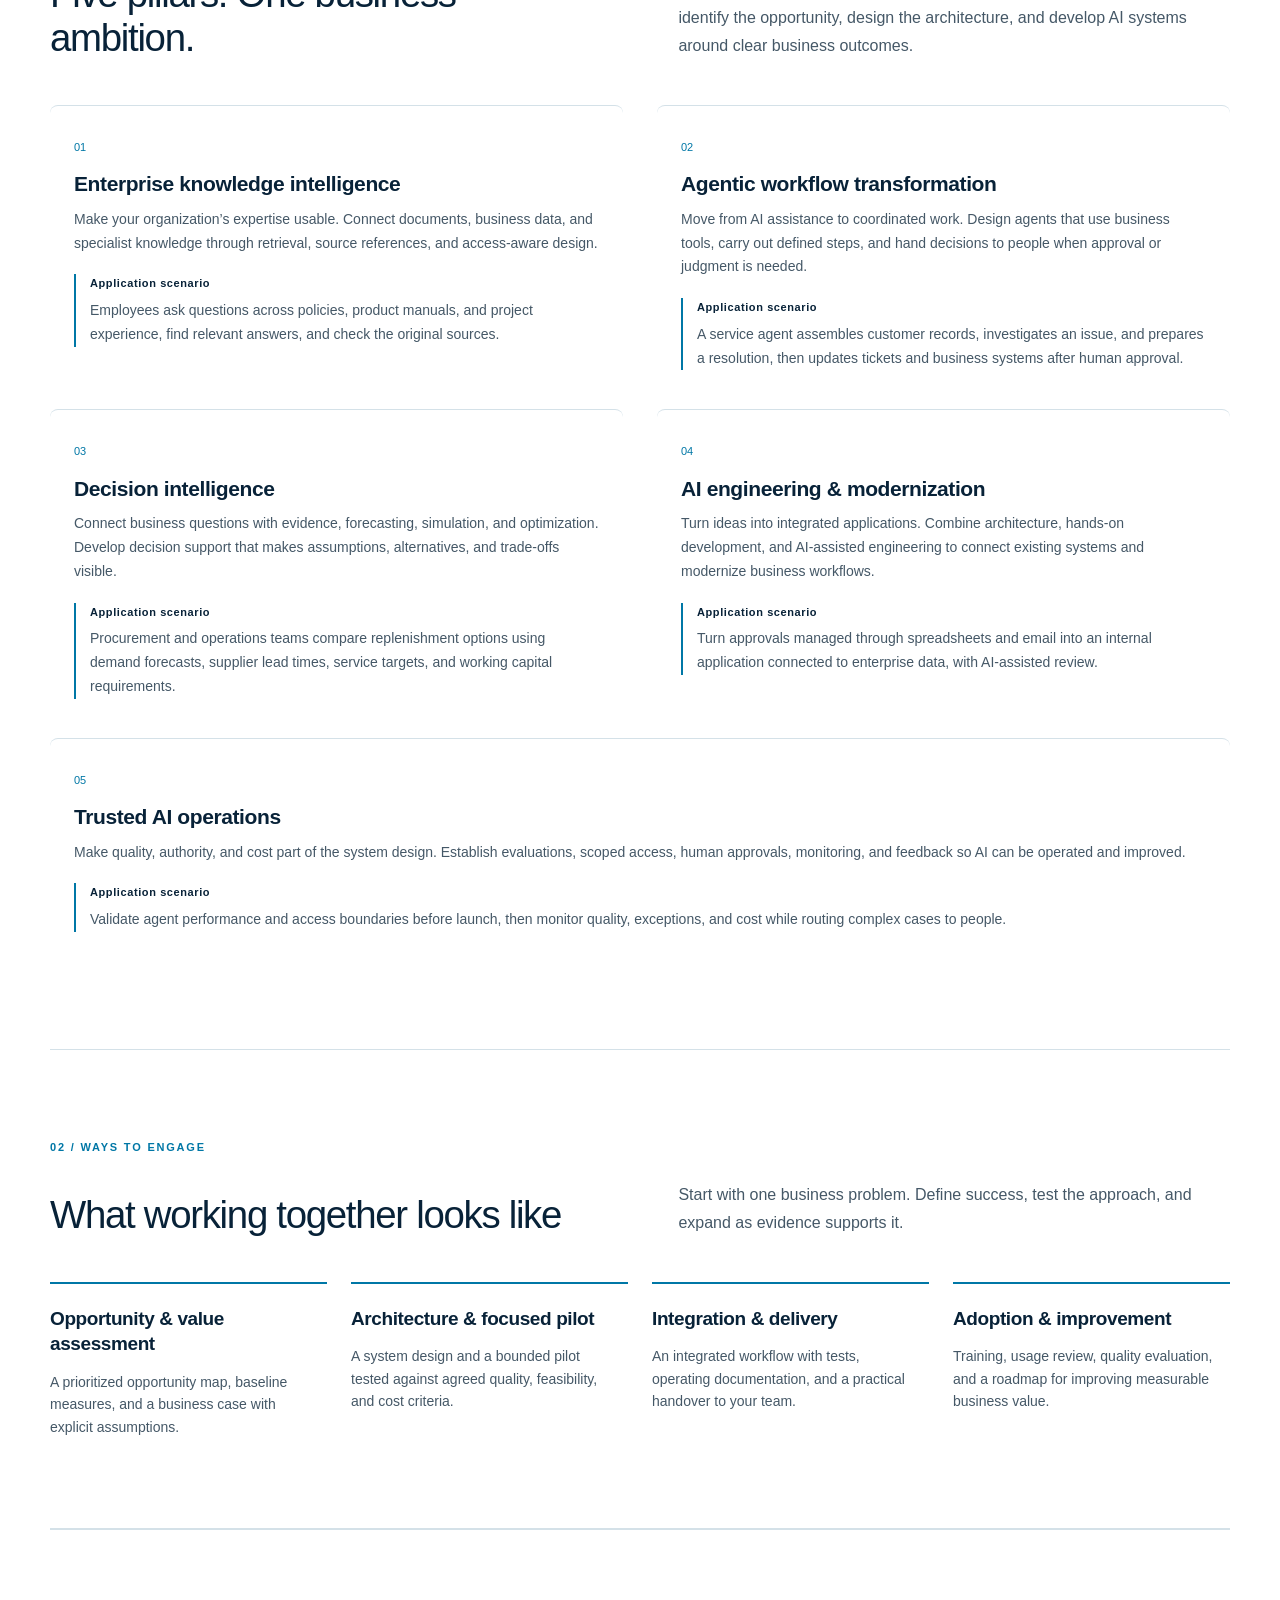
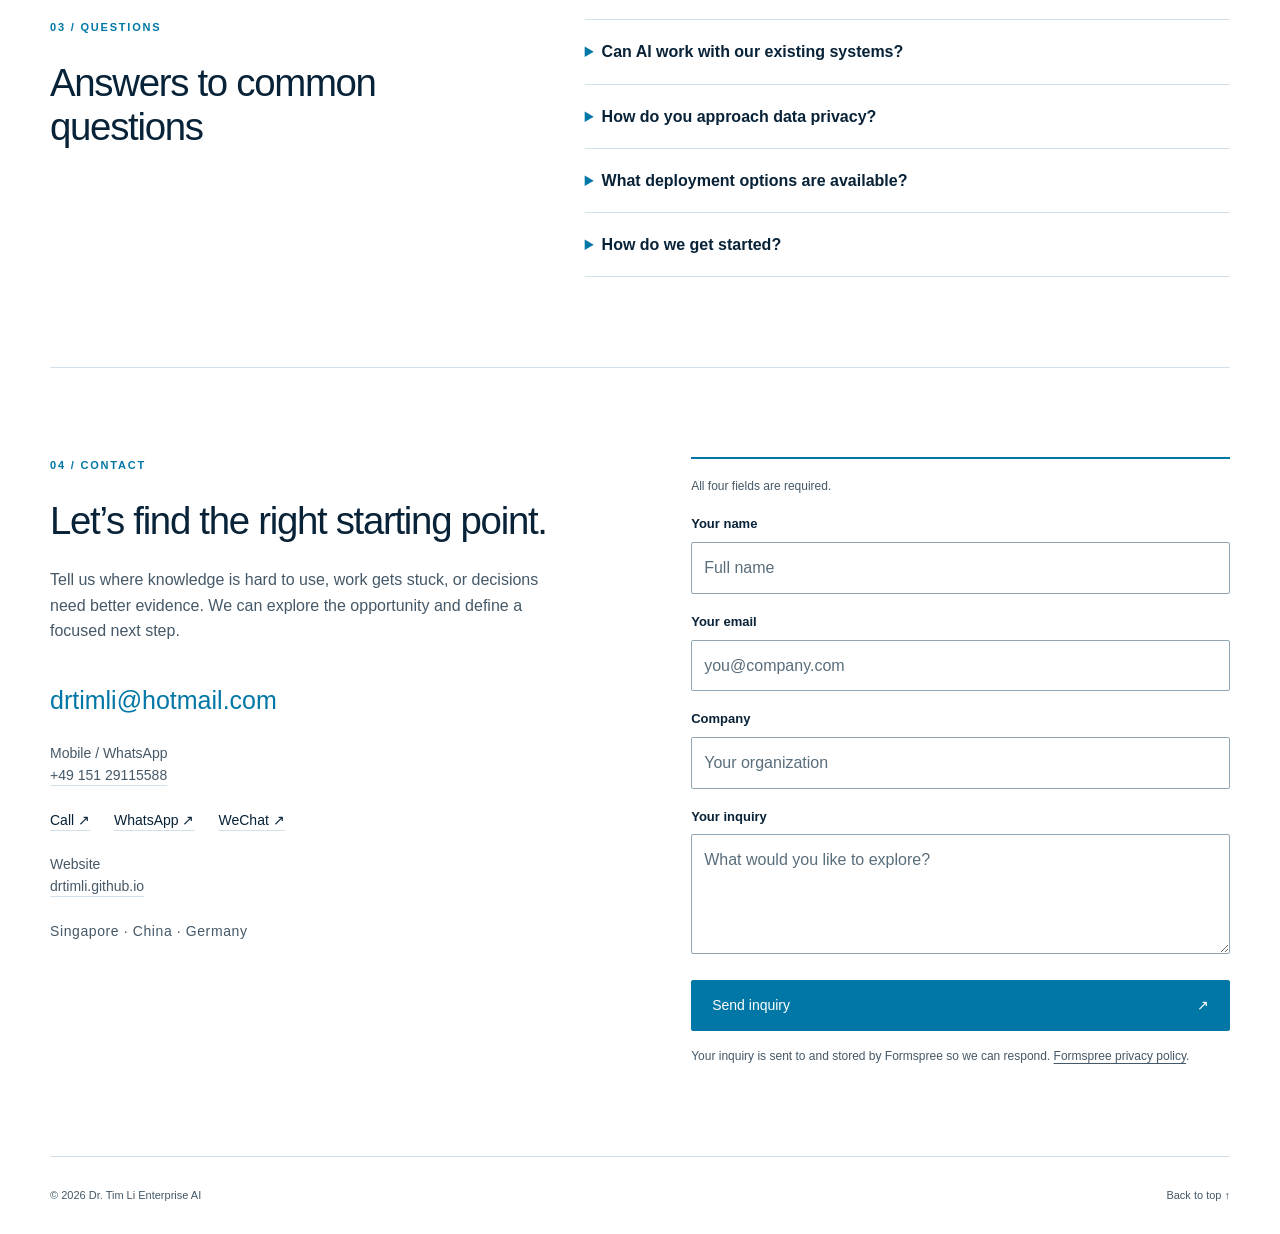
==== commit 99433f92: "A general improvement that emphasizes our values" ====
--- a/index.html
+++ b/index.html
@@ -12,7 +12,7 @@
   <link rel="alternate" hreflang="de" href="de.html">
   <link rel="alternate" hreflang="zh-Hans" href="zh.html">
   <link rel="alternate" hreflang="x-default" href="index.html">
-  <link rel="stylesheet" href="assets/site.css?v=site-refine-20261103">
+  <link rel="stylesheet" href="assets/site.css?v=hero-original-20261103">
   <script src="assets/contact.js?v=validation-20261101" defer></script>
 </head>
 <body id="top">
@@ -37,8 +37,11 @@
         <p class="brand-name">Dr. Tim Li</p>
         <p class="brand-descriptor">ENTERPRISE AI</p>
         <p class="supporting-line">Strategy · Architecture · Delivery</p>
-        <div class="flow-art" role="img" aria-label="AI value loop: Goal → Knowledge → Workflow → Value → Measure & improve → Goal"><svg viewBox="0 0 420 340" preserveAspectRatio="xMidYMid meet"><defs><linearGradient id="flow-gradient" x1="0" y1="0" x2="1" y2="1"><stop stop-color="#45b6d7"/><stop offset="1" stop-color="#0077a6"/></linearGradient></defs><g class="service-links"><path d="M210 166 L210 66"/><path d="M210 166 L310 166"/><path d="M210 166 L210 266"/><path d="M210 166 L110 166"/></g><circle class="flow-track" cx="210" cy="166" r="100"/><circle class="flow-signal" cx="210" cy="166" r="100"/><g class="flow-packet"><circle cx="210" cy="66" r="7"/></g><circle class="flow-dot stage-goal" cx="210" cy="66" r="10"/><circle class="flow-dot stage-knowledge" cx="310" cy="166" r="10"/><circle class="flow-dot stage-workflow" cx="210" cy="266" r="10"/><circle class="flow-dot dot-four stage-value" cx="110" cy="166" r="12"/><text class="flow-label" x="210" y="34" text-anchor="middle">Goal</text><text class="flow-label" x="330" y="170">Knowledge</text><text class="flow-label" x="210" y="304" text-anchor="middle">Workflow</text><text class="flow-label" x="88" y="170" text-anchor="end">Value</text><circle class="service-core" cx="210" cy="166" r="55"/><text class="collaboration-symbol" x="210" y="182" text-anchor="middle" aria-hidden="true">🤝</text></svg></div>
+        <div class="value-flow" role="group" aria-label="How enterprise AI creates value"><p class="eyebrow">How enterprise AI creates value</p><ol><li class="flow-node"><span class="flow-marker" aria-hidden="true">01</span><div><strong>Knowledge</strong><span>Your expertise &amp; data</span></div></li><li class="flow-node"><span class="flow-marker" aria-hidden="true">02</span><div><strong>AI intelligence</strong><span>Connect · reason · act</span></div></li><li class="flow-node"><span class="flow-marker" aria-hidden="true">03</span><div><strong>Workflows</strong><span>People &amp; systems</span></div></li><li class="flow-node"><span class="flow-marker" aria-hidden="true">04</span><div><strong>Business value</strong><span>Measure &amp; improve</span></div></li></ol></div>
       </aside>
+    </section>
+    <section class="section wrap difference-section" aria-labelledby="difference-title">
+      <div class="difference" aria-labelledby="difference-title"><p class="eyebrow">Why work with us</p><h3 id="difference-title">Strategic thinking that reaches the code.</h3><div class="difference-grid"><article><h4>Advice through delivery</h4><p>Connect strategy, architecture, and development throughout the engagement. Ground decisions in what your business needs and what can be built and operated.</p></article><article><h4>Knowledge put to work</h4><p>Connect relevant sources, retrieval, and access permissions. Help your teams find and apply organizational knowledge in the work they do every day.</p></article><article><h4>Built for your environment</h4><p>Design around your existing tools, data boundaries, and workflows. Integrate useful AI into everyday operations with clear roles and human oversight.</p></article><article><h4>Clear value and trade-offs</h4><p>Weigh business value, feasibility, quality, risk, and running cost together. Make the reasoning behind technical choices clear from design through delivery.</p></article><article><h4>Experience in implementation</h4><p>Bring practical experience into architecture, integration, and delivery. Identify key challenges early and address both business needs and operational requirements.</p></article><article><h4>Quality through engineering</h4><p>Define clear requirements, verifiable tests, thorough documentation, and maintainable designs. Build quality into delivery and support dependable everyday use.</p></article></div></div>
     </section>
     <section class="section wrap" id="capabilities" aria-labelledby="capabilities-title">
       <p class="eyebrow">01 / Capabilities</p>
@@ -50,8 +53,6 @@
         <article class="capability"><span class="item-number" aria-hidden="true">04</span><h3>AI engineering &amp; modernization</h3><p>Turn ideas into integrated applications. Combine architecture, hands-on development, and AI-assisted engineering to connect existing systems and modernize business workflows.</p><p class="application"><strong>Application scenario</strong>Turn approvals managed through spreadsheets and email into an internal application connected to enterprise data, with AI-assisted review.</p></article>
         <article class="capability"><span class="item-number" aria-hidden="true">05</span><h3>Trusted AI operations</h3><p>Make quality, authority, and cost part of the system design. Establish evaluations, scoped access, human approvals, monitoring, and feedback so AI can be operated and improved.</p><p class="application"><strong>Application scenario</strong>Validate agent performance and access boundaries before launch, then monitor quality, exceptions, and cost while routing complex cases to people.</p></article>
       </div>
-
-      <div class="difference" aria-labelledby="difference-title"><p class="eyebrow">Why work with us</p><h3 id="difference-title">Strategic thinking that reaches the code.</h3><div class="difference-grid"><article><h4>Advice through delivery</h4><p>Connect strategy, architecture, and development throughout the engagement. Ground decisions in what your business needs and what can be built and operated.</p></article><article><h4>Knowledge put to work</h4><p>Connect relevant sources, retrieval, and access permissions. Help your teams find and apply organizational knowledge in the work they do every day.</p></article><article><h4>Built for your environment</h4><p>Design around your existing tools, data boundaries, and workflows. Integrate useful AI into everyday operations with clear roles and human oversight.</p></article><article><h4>Clear value and trade-offs</h4><p>Weigh business value, feasibility, quality, risk, and running cost together. Make the reasoning behind technical choices clear from design through delivery.</p></article><article><h4>Experience in implementation</h4><p>Bring practical experience into architecture, integration, and delivery. Identify key challenges early and address both business needs and operational requirements.</p></article><article><h4>Quality through engineering</h4><p>Define clear requirements, verifiable tests, thorough documentation, and maintainable designs. Build quality into delivery and support dependable everyday use.</p></article></div></div>
     </section>
     <section class="section wrap engagement-section" id="engagements" aria-labelledby="engagements-title">
       <p class="eyebrow">02 / Ways to engage</p>
--- a/assets/site.css
+++ b/assets/site.css
@@ -423,3 +423,61 @@
   .engagements { gap: 28px 18px; }
 }
 @media (prefers-reduced-motion: reduce) { .main-nav a { transition: none; } }
+
+/* Restore the original open, vertical hero treatment. */
+.hero-aside { overflow: visible; padding: 12px 0 12px 35px; border: 0; border-left: 1px solid var(--line); border-radius: 0; background: #fff; box-shadow: none; }
+.hero-aside::before { display: none; }
+.hero-aside .brand-name { font-size: 26px; margin-bottom: 12px; }
+.hero-aside .brand-descriptor { font-size: 20px; letter-spacing: 4px; margin-bottom: 12px; }
+.hero-aside .supporting-line { font-size: 16px; margin-bottom: 35px; }
+.hero-aside .value-flow { border-top: 2px solid var(--blue); padding-top: 20px; }
+.value-flow > .eyebrow { margin-bottom: 18px; }
+.value-flow ol { display: block; }
+.value-flow .flow-node, .value-flow .flow-node:nth-child(n) { display: flex; align-items: center; gap: 18px; margin: 0; padding: 0 0 22px; border: 0; border-radius: 0; background: transparent; box-shadow: none; animation: none; }
+.value-flow .flow-node:last-child { padding-bottom: 0; }
+.value-flow .flow-node:not(:last-child)::before { content: ''; position: absolute; left: 20px; top: 42px; bottom: 0; width: 1px; height: auto; background: var(--line); }
+.value-flow .flow-node:not(:last-child)::after { display: none; }
+.value-flow .flow-marker { flex: 0 0 42px; height: 42px; border-radius: 50%; background: #f2f7fa; color: var(--blue); border: 1px solid #b7d5e2; }
+.value-flow .flow-node:last-child .flow-marker { background: var(--blue); color: #fff; border-color: var(--blue); }
+.value-flow .flow-node strong { font-size: 15px; }
+.value-flow .flow-node div > span, .value-flow .flow-node:last-child div > span { color: var(--slate); font-size: 12px; }
+@media (max-width: 850px) { .hero-aside { padding: 12px 0 12px 25px; } }
+@media (max-width: 620px) { .hero-aside { border-left: 0; border-top: 1px solid var(--line); padding: 28px 0 0; } }
+
+/* Restore the moving signal on the original vertical connector. */
+.value-flow .flow-node:not(:last-child)::after {
+  content: '';
+  display: block;
+  position: absolute;
+  left: 17px;
+  top: 42px;
+  width: 7px;
+  height: 7px;
+  border-radius: 50%;
+  background: var(--blue);
+  animation: flow-travel 4.8s ease-in-out infinite;
+}
+.value-flow .flow-node:nth-child(2)::after { animation-delay: 1.6s; }
+.value-flow .flow-node:nth-child(3)::after { animation-delay: 3.2s; }
+@media (prefers-reduced-motion: reduce) {
+  .value-flow .flow-node:not(:last-child)::after { display: none; animation: none; }
+}
+
+/* Open numbered markers on the vertical value path. */
+.value-flow .flow-marker { background: transparent; }
+ .value-flow .flow-node:last-child .flow-marker { background: transparent; color: var(--blue); border-color: #b7d5e2; }
+
+/* Delayed signal dots stay hidden until their animation begins. */
+.value-flow .flow-node:not(:last-child)::after {
+  opacity: 0;
+  animation-fill-mode: backwards;
+}
+
+/* The fourth step sits on white like the others; keep its label visible. */
+.value-flow .flow-node:nth-child(4),
+.value-flow .flow-node:nth-child(4) strong { color: var(--navy); }
+
+/* Lead with the reasons to choose the practice. */
+.difference-section { padding-top: 0; padding-bottom: clamp(55px, 6vw, 78px); }
+.difference-section .difference { margin-top: 0; }
+@media (max-width: 620px) { .difference-section { padding-bottom: 45px; } }
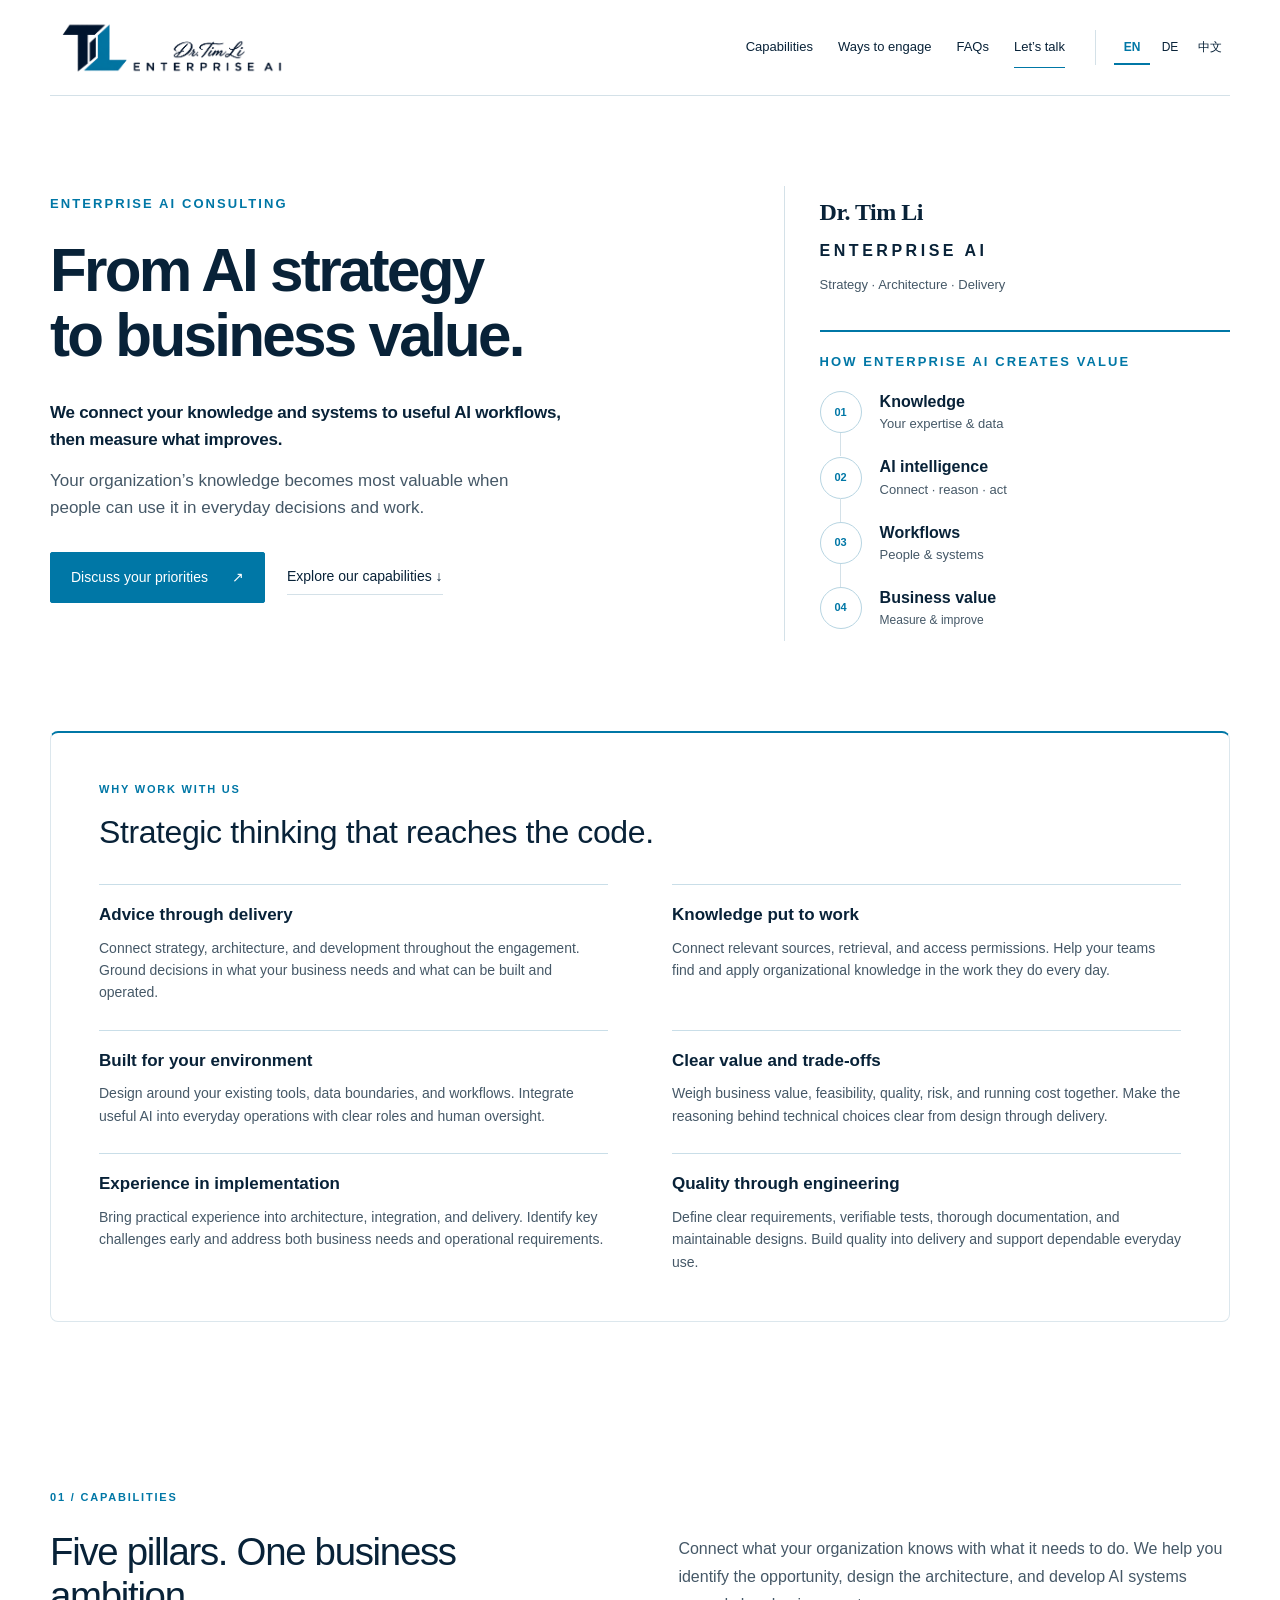
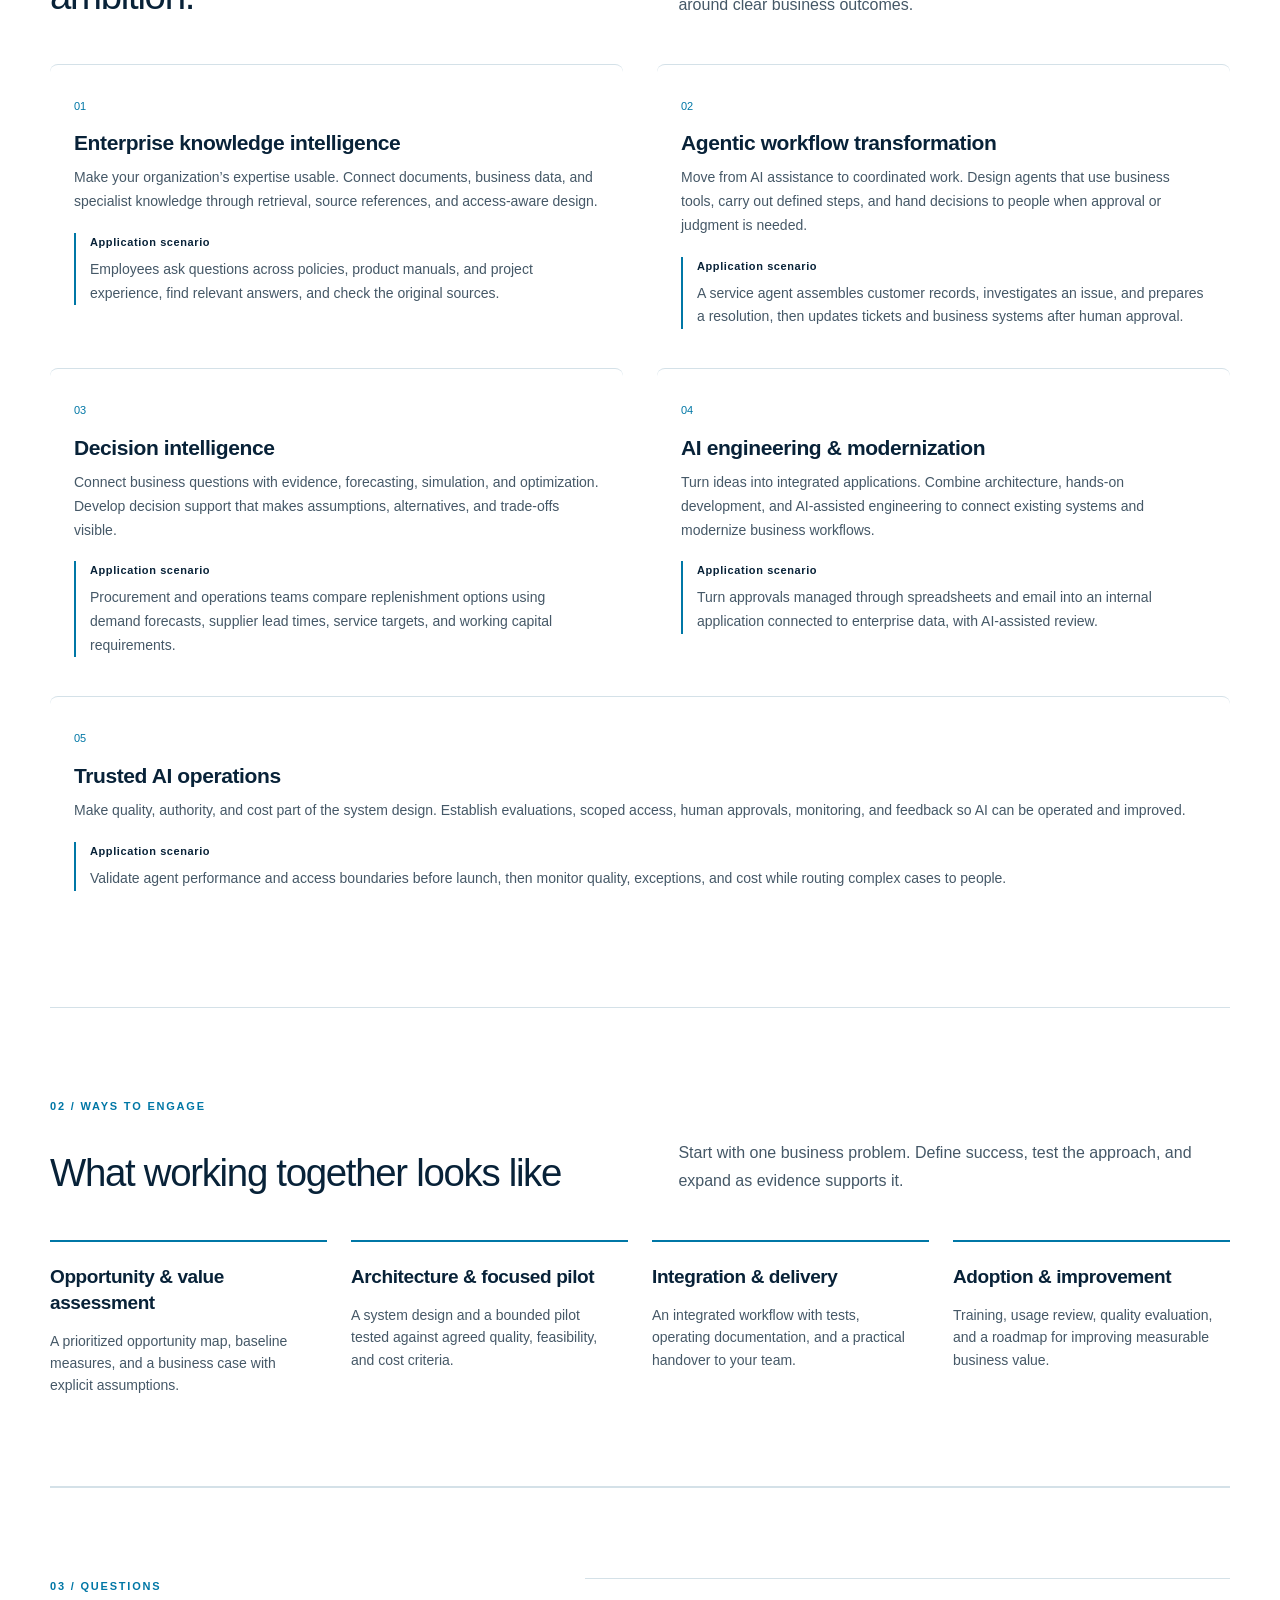
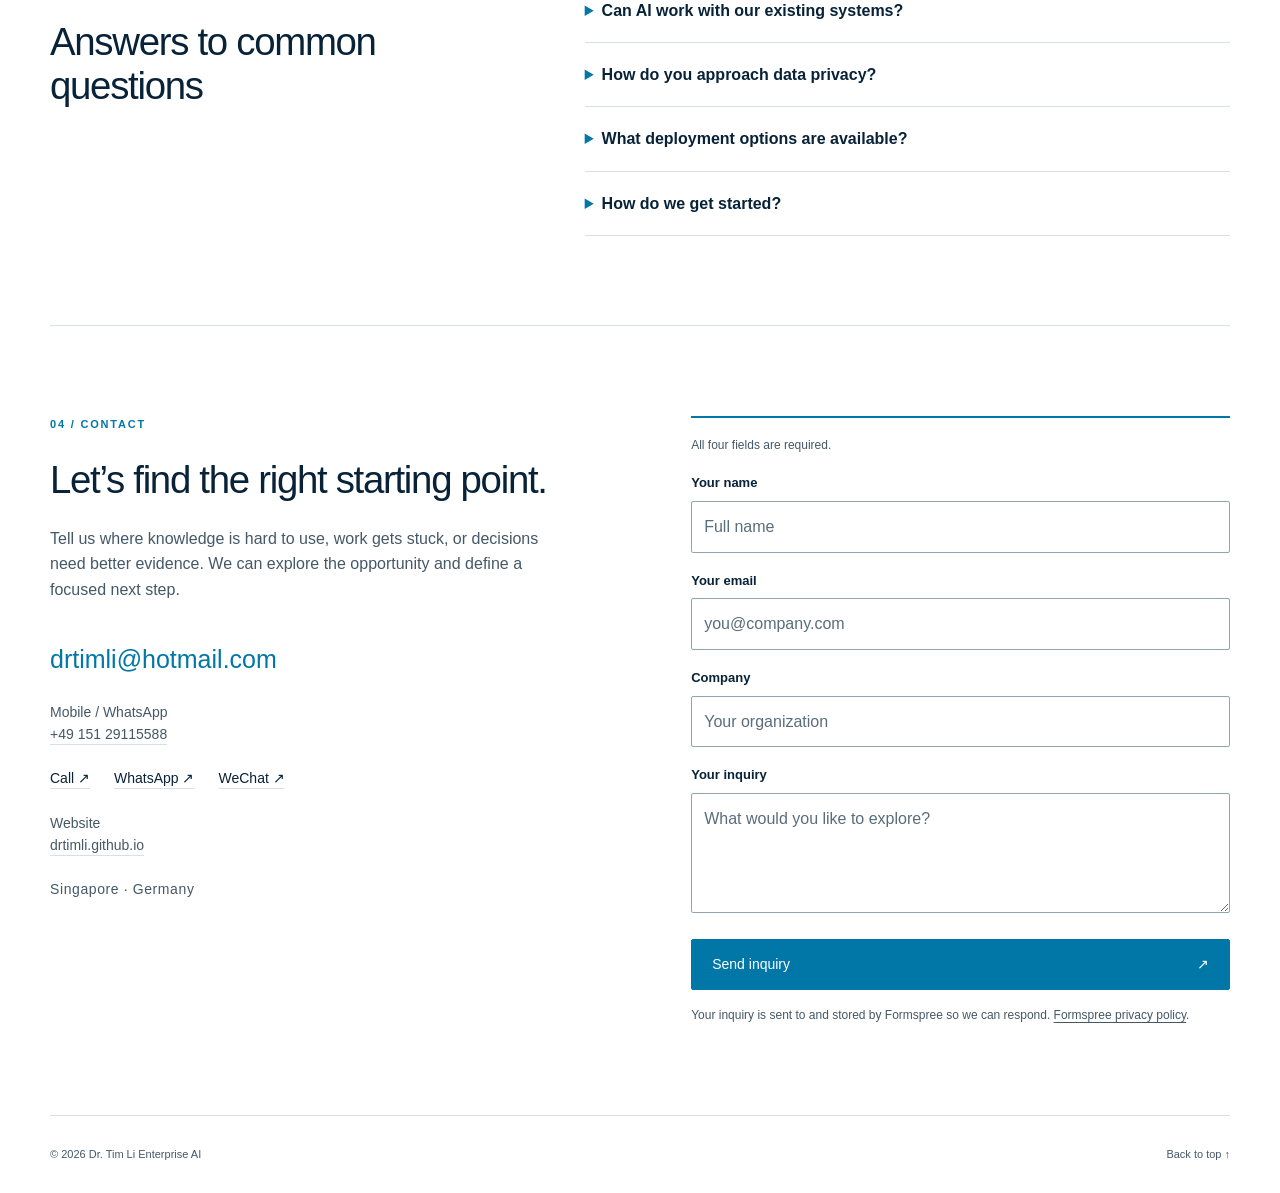
==== commit 6d9771fd: "Make the display of Chinese conditional" ====
--- a/index.html
+++ b/index.html
@@ -14,6 +14,7 @@
   <link rel="alternate" hreflang="x-default" href="index.html">
   <link rel="stylesheet" href="assets/site.css?v=hero-original-20261103">
   <script src="assets/contact.js?v=validation-20261101" defer></script>
+  <script src="assets/presence.js" defer></script>
 </head>
 <body id="top">
   <a class="skip-link" href="#main">Skip to content</a>
@@ -73,7 +74,7 @@
           <p>Mobile / WhatsApp<br><a href="tel:+4915129115588">+49 151 29115588</a></p>
           <div class="contact-links"><a href="tel:+4915129115588">Call ↗</a><a href="https://wa.me/4915129115588">WhatsApp ↗</a><a href="connect.html?view=wechat&amp;lang=en">WeChat ↗</a></div>
           <p>Website<br><a href="https://drtimli.github.io/">drtimli.github.io</a></p>
-          <p class="presence">Singapore · China · Germany</p>
+          <p class="presence">Singapore · <span class="china-presence" hidden>China · </span>Germany</p>
         </div>
       </div>
       <form id="brief" action="https://formspree.io/f/xljjpnjz" method="POST" data-language="en" aria-describedby="required-note privacy-note">
--- a/assets/site.css
+++ b/assets/site.css
@@ -481,3 +481,39 @@
 .difference-section { padding-top: 0; padding-bottom: clamp(55px, 6vw, 78px); }
 .difference-section .difference { margin-top: 0; }
 @media (max-width: 620px) { .difference-section { padding-bottom: 45px; } }
+
+/* Hero typography: stronger headline, calmer supporting copy. */
+.hero h1 { font-family: Arial, Helvetica, sans-serif; font-size: clamp(46px, 5.1vw, 70px); font-weight: 600; letter-spacing: -.045em; line-height: 1.08; text-wrap: balance; }
+.hero .eyebrow { font-size: 11px; letter-spacing: .16em; }
+.hero-intro { font-size: clamp(20px, 2.1vw, 25px); font-weight: 500; line-height: 1.42; letter-spacing: -.015em; }
+.hero-description { font-size: 16px; line-height: 1.72; }
+.hero-aside .brand-name { font-family: Georgia, 'Times New Roman', serif; font-size: 25px; font-weight: 700; letter-spacing: -.02em; }
+.hero-aside .brand-descriptor { font-size: 18px; font-weight: 700; letter-spacing: .22em; }
+.hero-aside .supporting-line { font-size: 14px; line-height: 1.45; }
+.value-flow .flow-node strong { font-size: 15px; line-height: 1.35; }
+.value-flow .flow-node div > span { font-size: 12px; line-height: 1.45; }
+html[lang="de"] .hero h1 { font-size: clamp(40px, 4.3vw, 59px); letter-spacing: -.035em; }
+html[lang="zh-Hans"] .hero h1 { font-size: clamp(43px, 4.7vw, 66px); letter-spacing: -.03em; line-height: 1.2; }
+html[lang="zh-Hans"] .hero-intro { letter-spacing: 0; }
+@media (max-width: 620px) {
+  .hero h1 { font-size: clamp(39px, 9vw, 52px); }
+  html[lang="de"] .hero h1 { font-size: clamp(35px, 8vw, 46px); }
+  html[lang="zh-Hans"] .hero h1 { font-size: clamp(38px, 8.8vw, 51px); }
+  .hero-intro { font-size: 20px; }
+}
+
+/* Compact hero type scale: headline, body, and small labels. */
+.hero h1 { font-size: clamp(44px, 4.7vw, 64px); }
+.hero-intro, .hero-description { font-size: 17px; line-height: 1.6; }
+.hero-intro { font-weight: 600; color: var(--navy); }
+.hero .eyebrow, .hero-aside .supporting-line, .value-flow .flow-node div > span { font-size: 13px; }
+.hero-aside .brand-name { font-size: 24px; }
+.hero-aside .brand-descriptor, .value-flow .flow-node strong { font-size: 16px; }
+html[lang="de"] .hero h1 { font-size: clamp(39px, 4.2vw, 57px); }
+html[lang="zh-Hans"] .hero h1 { font-size: clamp(42px, 4.5vw, 62px); }
+@media (max-width: 620px) {
+  .hero h1 { font-size: clamp(38px, 8.8vw, 50px); }
+  .hero-intro, .hero-description { font-size: 16px; }
+  html[lang="de"] .hero h1 { font-size: clamp(35px, 8vw, 45px); }
+  html[lang="zh-Hans"] .hero h1 { font-size: clamp(37px, 8.6vw, 49px); }
+}
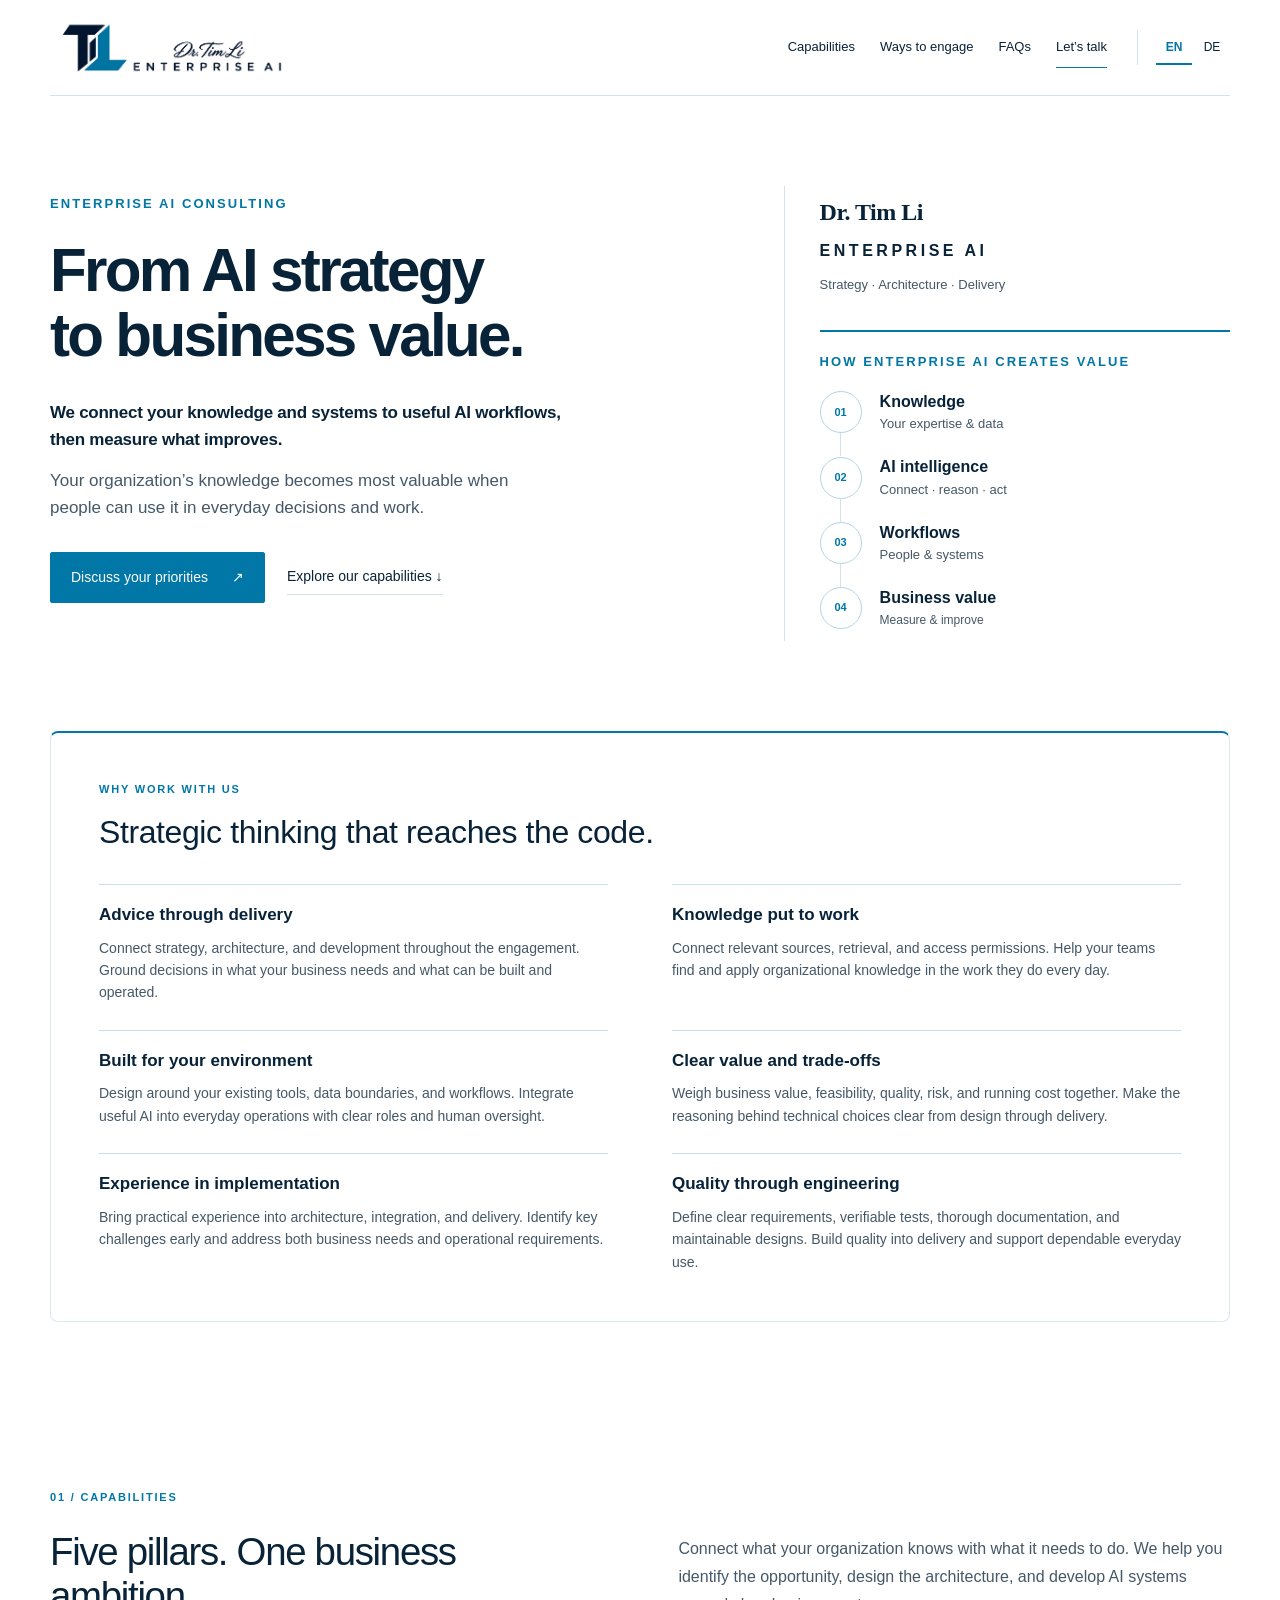
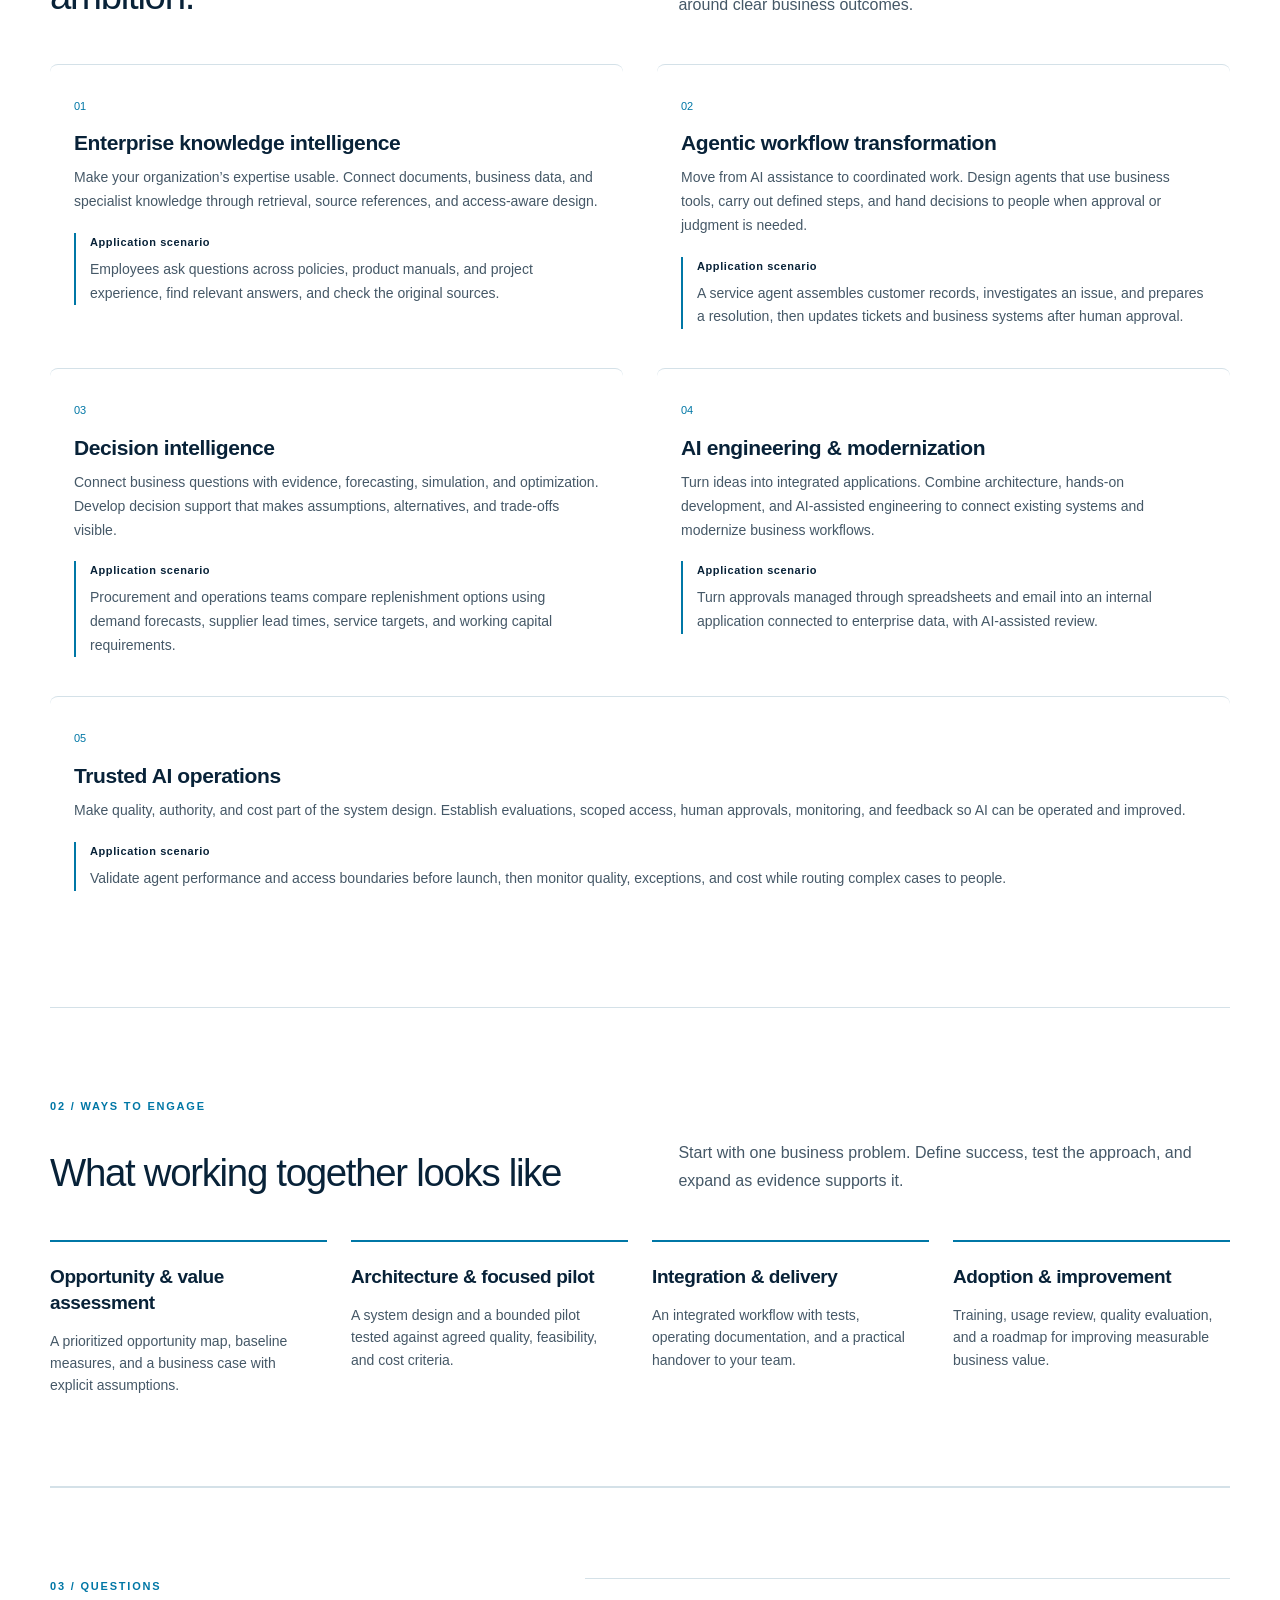
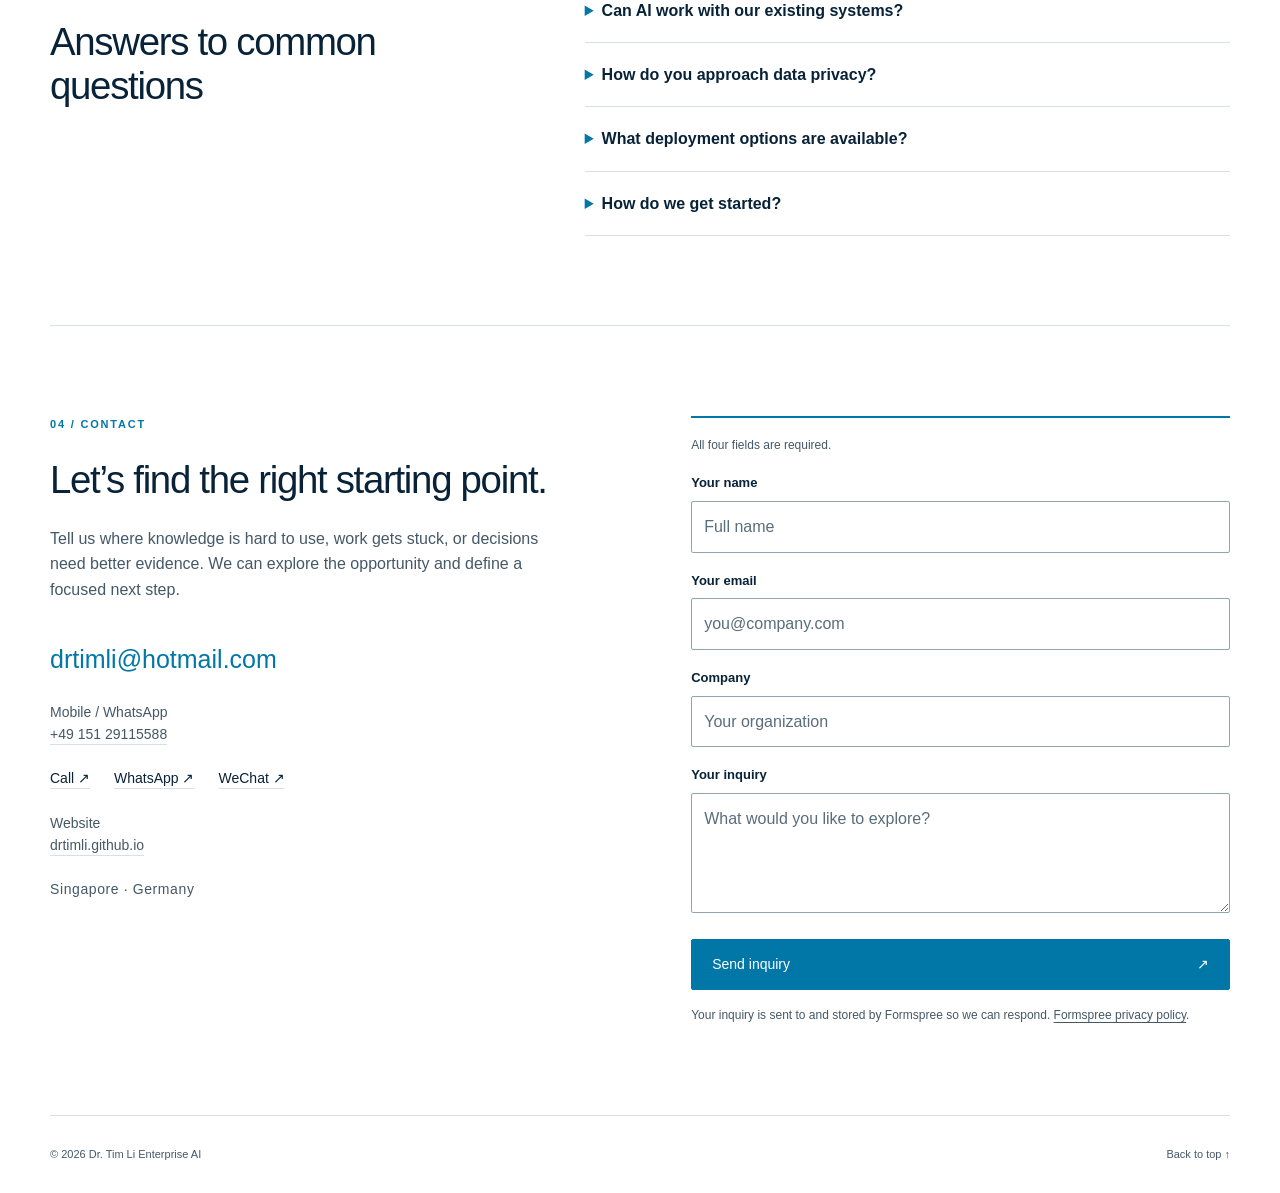
==== commit aa01baf4: "Hide China/Chinese for western" ====
--- a/index.html
+++ b/index.html
@@ -12,9 +12,9 @@
   <link rel="alternate" hreflang="de" href="de.html">
   <link rel="alternate" hreflang="zh-Hans" href="zh.html">
   <link rel="alternate" hreflang="x-default" href="index.html">
-  <link rel="stylesheet" href="assets/site.css?v=hero-original-20261103">
+  <link rel="stylesheet" href="assets/site.css?v=presence-fix-20261103">
   <script src="assets/contact.js?v=validation-20261101" defer></script>
-  <script src="assets/presence.js" defer></script>
+  <script src="assets/presence.js?v=20261103-fix" defer></script>
 </head>
 <body id="top">
   <a class="skip-link" href="#main">Skip to content</a>
@@ -22,7 +22,7 @@
     <a class="brand" href="#top" aria-label="Dr. Tim Li Enterprise AI home"><img src="assets/logo.png?v=refined-20261101" width="2172" height="724" alt="Dr. Tim Li Enterprise AI"></a>
     <div class="header-right">
       <nav class="main-nav" aria-label="Main navigation"><a href="#capabilities">Capabilities</a><a href="#engagements">Ways to engage</a><a href="#faq">FAQs</a><a href="#contact">Let’s talk</a></nav>
-      <nav class="languages" aria-label="Language"><a href="index.html" lang="en" hreflang="en" aria-current="page">EN</a><a href="de.html" lang="de" hreflang="de">DE</a><a href="zh.html" lang="zh-Hans" hreflang="zh-Hans">中文</a></nav>
+      <nav class="languages" aria-label="Language"><a href="index.html" lang="en" hreflang="en" aria-current="page">EN</a><a href="de.html" lang="de" hreflang="de">DE</a><a class="china-presence" hidden href="zh.html" lang="zh-Hans" hreflang="zh-Hans">中文</a></nav>
     </div>
   </header>
   <main id="main" tabindex="-1">
--- a/assets/site.css
+++ b/assets/site.css
@@ -517,3 +517,6 @@
   html[lang="de"] .hero h1 { font-size: clamp(35px, 8vw, 45px); }
   html[lang="zh-Hans"] .hero h1 { font-size: clamp(37px, 8.6vw, 49px); }
 }
+
+/* Honor the conditional contact location regardless of general span styles. */
+.china-presence[hidden] { display: none !important; }
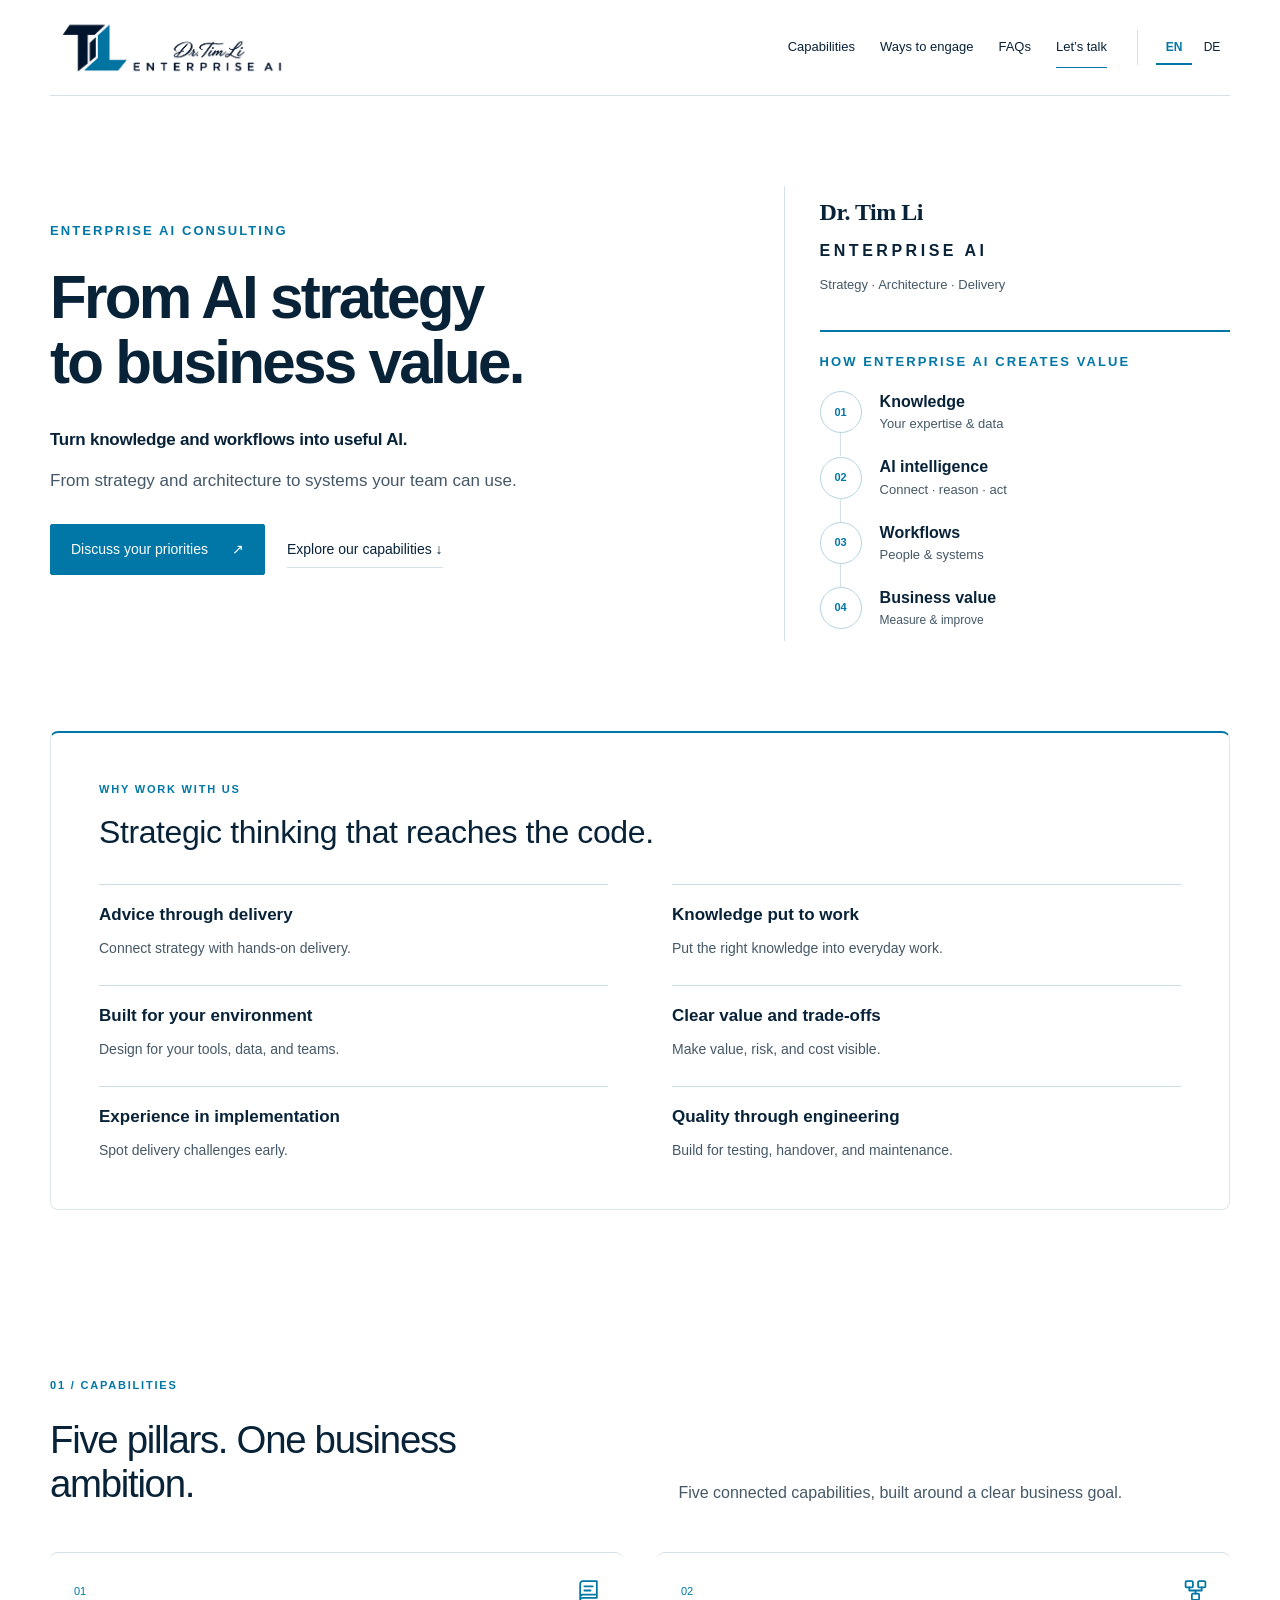
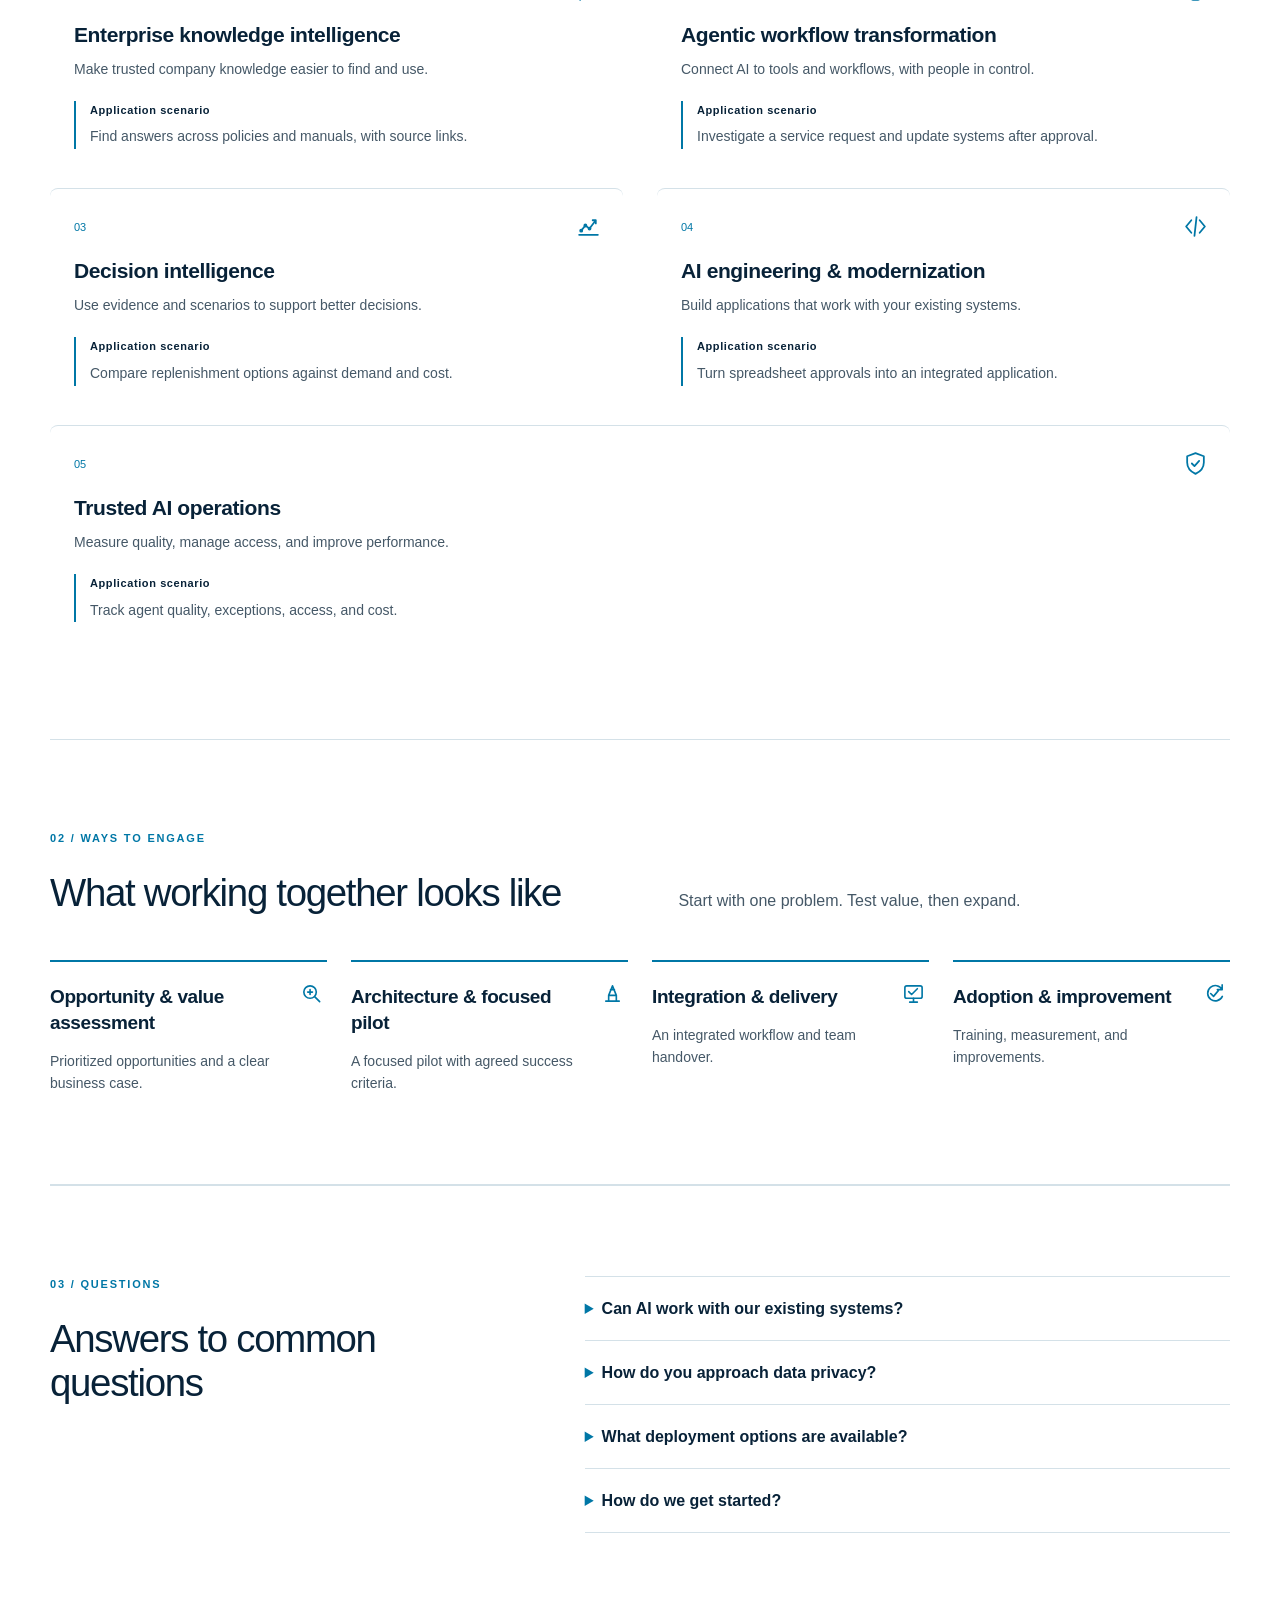
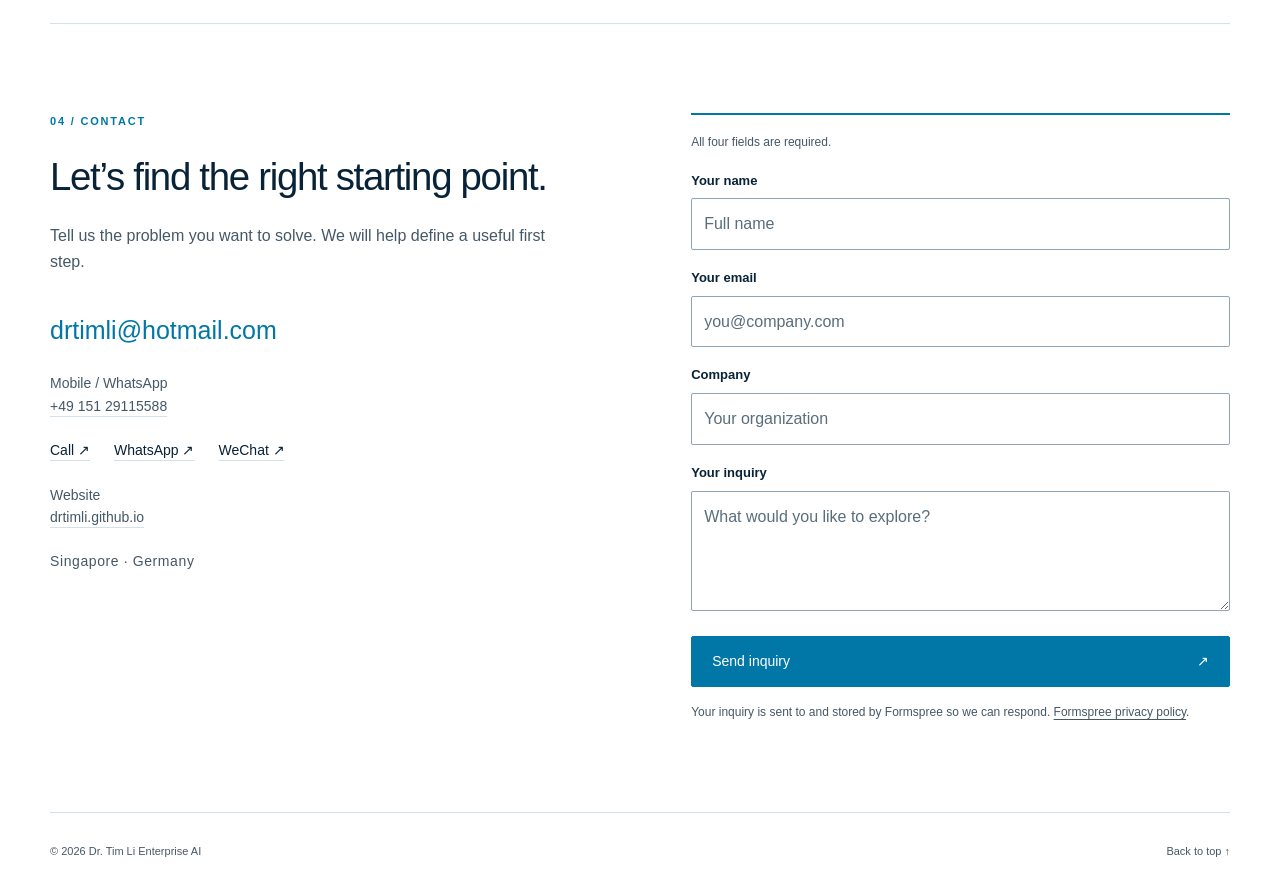
==== commit fb159649: "Added icons" ====
--- a/index.html
+++ b/index.html
@@ -30,8 +30,8 @@
       <div class="hero-copy">
         <p class="eyebrow">Enterprise AI Consulting</p>
         <h1 id="hero-title">From AI strategy<br>to business value.</h1>
-        <p class="hero-intro">We connect your knowledge and systems to useful AI workflows, then measure what improves.</p>
-        <p class="hero-description">Your organization’s knowledge becomes most valuable when people can use it in everyday decisions and work.</p>
+        <p class="hero-intro">Turn knowledge and workflows into useful AI.</p>
+        <p class="hero-description">From strategy and architecture to systems your team can use.</p>
         <div class="actions"><a class="button" href="#contact">Discuss your priorities <span aria-hidden="true">↗</span></a><a class="text-link" href="#capabilities">Explore our capabilities <span aria-hidden="true">↓</span></a></div>
       </div>
       <aside class="hero-aside" aria-label="Our approach connects understanding, design, implementation and improvement.">
@@ -42,23 +42,23 @@
       </aside>
     </section>
     <section class="section wrap difference-section" aria-labelledby="difference-title">
-      <div class="difference" aria-labelledby="difference-title"><p class="eyebrow">Why work with us</p><h3 id="difference-title">Strategic thinking that reaches the code.</h3><div class="difference-grid"><article><h4>Advice through delivery</h4><p>Connect strategy, architecture, and development throughout the engagement. Ground decisions in what your business needs and what can be built and operated.</p></article><article><h4>Knowledge put to work</h4><p>Connect relevant sources, retrieval, and access permissions. Help your teams find and apply organizational knowledge in the work they do every day.</p></article><article><h4>Built for your environment</h4><p>Design around your existing tools, data boundaries, and workflows. Integrate useful AI into everyday operations with clear roles and human oversight.</p></article><article><h4>Clear value and trade-offs</h4><p>Weigh business value, feasibility, quality, risk, and running cost together. Make the reasoning behind technical choices clear from design through delivery.</p></article><article><h4>Experience in implementation</h4><p>Bring practical experience into architecture, integration, and delivery. Identify key challenges early and address both business needs and operational requirements.</p></article><article><h4>Quality through engineering</h4><p>Define clear requirements, verifiable tests, thorough documentation, and maintainable designs. Build quality into delivery and support dependable everyday use.</p></article></div></div>
+      <div class="difference" aria-labelledby="difference-title"><p class="eyebrow">Why work with us</p><h3 id="difference-title">Strategic thinking that reaches the code.</h3><div class="difference-grid"><article><h4>Advice through delivery</h4><p>Connect strategy with hands-on delivery.</p></article><article><h4>Knowledge put to work</h4><p>Put the right knowledge into everyday work.</p></article><article><h4>Built for your environment</h4><p>Design for your tools, data, and teams.</p></article><article><h4>Clear value and trade-offs</h4><p>Make value, risk, and cost visible.</p></article><article><h4>Experience in implementation</h4><p>Spot delivery challenges early.</p></article><article><h4>Quality through engineering</h4><p>Build for testing, handover, and maintenance.</p></article></div></div>
     </section>
     <section class="section wrap" id="capabilities" aria-labelledby="capabilities-title">
       <p class="eyebrow">01 / Capabilities</p>
-      <div class="section-heading"><h2 id="capabilities-title">Five pillars. One business ambition.</h2><p>Connect what your organization knows with what it needs to do. We help you identify the opportunity, design the architecture, and develop AI systems around clear business outcomes.</p></div>
+      <div class="section-heading"><h2 id="capabilities-title">Five pillars. One business ambition.</h2><p>Five connected capabilities, built around a clear business goal.</p></div>
       <div class="capabilities pillars">
-        <article class="capability"><span class="item-number" aria-hidden="true">01</span><h3>Enterprise knowledge intelligence</h3><p>Make your organization’s expertise usable. Connect documents, business data, and specialist knowledge through retrieval, source references, and access-aware design.</p><p class="application"><strong>Application scenario</strong>Employees ask questions across policies, product manuals, and project experience, find relevant answers, and check the original sources.</p></article>
-        <article class="capability"><span class="item-number" aria-hidden="true">02</span><h3>Agentic workflow transformation</h3><p>Move from AI assistance to coordinated work. Design agents that use business tools, carry out defined steps, and hand decisions to people when approval or judgment is needed.</p><p class="application"><strong>Application scenario</strong>A service agent assembles customer records, investigates an issue, and prepares a resolution, then updates tickets and business systems after human approval.</p></article>
-        <article class="capability"><span class="item-number" aria-hidden="true">03</span><h3>Decision intelligence</h3><p>Connect business questions with evidence, forecasting, simulation, and optimization. Develop decision support that makes assumptions, alternatives, and trade-offs visible.</p><p class="application"><strong>Application scenario</strong>Procurement and operations teams compare replenishment options using demand forecasts, supplier lead times, service targets, and working capital requirements.</p></article>
-        <article class="capability"><span class="item-number" aria-hidden="true">04</span><h3>AI engineering &amp; modernization</h3><p>Turn ideas into integrated applications. Combine architecture, hands-on development, and AI-assisted engineering to connect existing systems and modernize business workflows.</p><p class="application"><strong>Application scenario</strong>Turn approvals managed through spreadsheets and email into an internal application connected to enterprise data, with AI-assisted review.</p></article>
-        <article class="capability"><span class="item-number" aria-hidden="true">05</span><h3>Trusted AI operations</h3><p>Make quality, authority, and cost part of the system design. Establish evaluations, scoped access, human approvals, monitoring, and feedback so AI can be operated and improved.</p><p class="application"><strong>Application scenario</strong>Validate agent performance and access boundaries before launch, then monitor quality, exceptions, and cost while routing complex cases to people.</p></article>
+        <article class="capability"><svg class="feature-icon" aria-hidden="true"><use href="assets/icons.svg#knowledge"></use></svg><span class="item-number" aria-hidden="true">01</span><h3>Enterprise knowledge intelligence</h3><p>Make trusted company knowledge easier to find and use.</p><p class="application"><strong>Application scenario</strong>Find answers across policies and manuals, with source links.</p></article>
+        <article class="capability"><svg class="feature-icon" aria-hidden="true"><use href="assets/icons.svg#workflow"></use></svg><span class="item-number" aria-hidden="true">02</span><h3>Agentic workflow transformation</h3><p>Connect AI to tools and workflows, with people in control.</p><p class="application"><strong>Application scenario</strong>Investigate a service request and update systems after approval.</p></article>
+        <article class="capability"><svg class="feature-icon" aria-hidden="true"><use href="assets/icons.svg#decision"></use></svg><span class="item-number" aria-hidden="true">03</span><h3>Decision intelligence</h3><p>Use evidence and scenarios to support better decisions.</p><p class="application"><strong>Application scenario</strong>Compare replenishment options against demand and cost.</p></article>
+        <article class="capability"><svg class="feature-icon" aria-hidden="true"><use href="assets/icons.svg#engineering"></use></svg><span class="item-number" aria-hidden="true">04</span><h3>AI engineering &amp; modernization</h3><p>Build applications that work with your existing systems.</p><p class="application"><strong>Application scenario</strong>Turn spreadsheet approvals into an integrated application.</p></article>
+        <article class="capability"><svg class="feature-icon" aria-hidden="true"><use href="assets/icons.svg#trust"></use></svg><span class="item-number" aria-hidden="true">05</span><h3>Trusted AI operations</h3><p>Measure quality, manage access, and improve performance.</p><p class="application"><strong>Application scenario</strong>Track agent quality, exceptions, access, and cost.</p></article>
       </div>
     </section>
     <section class="section wrap engagement-section" id="engagements" aria-labelledby="engagements-title">
       <p class="eyebrow">02 / Ways to engage</p>
-      <div class="section-heading"><h2 id="engagements-title">What working together looks like</h2><p>Start with one business problem. Define success, test the approach, and expand as evidence supports it.</p></div>
-      <div class="engagements"><article><h3>Opportunity &amp; value assessment</h3><p>A prioritized opportunity map, baseline measures, and a business case with explicit assumptions.</p></article><article><h3>Architecture &amp; focused pilot</h3><p>A system design and a bounded pilot tested against agreed quality, feasibility, and cost criteria.</p></article><article><h3>Integration &amp; delivery</h3><p>An integrated workflow with tests, operating documentation, and a practical handover to your team.</p></article><article><h3>Adoption &amp; improvement</h3><p>Training, usage review, quality evaluation, and a roadmap for improving measurable business value.</p></article></div>
+      <div class="section-heading"><h2 id="engagements-title">What working together looks like</h2><p>Start with one problem. Test value, then expand.</p></div>
+      <div class="engagements"><article><svg class="feature-icon" aria-hidden="true"><use href="assets/icons.svg#assess"></use></svg><h3>Opportunity &amp; value assessment</h3><p>Prioritized opportunities and a clear business case.</p></article><article><svg class="feature-icon" aria-hidden="true"><use href="assets/icons.svg#pilot"></use></svg><h3>Architecture &amp; focused pilot</h3><p>A focused pilot with agreed success criteria.</p></article><article><svg class="feature-icon" aria-hidden="true"><use href="assets/icons.svg#deliver"></use></svg><h3>Integration &amp; delivery</h3><p>An integrated workflow and team handover.</p></article><article><svg class="feature-icon" aria-hidden="true"><use href="assets/icons.svg#improve"></use></svg><h3>Adoption &amp; improvement</h3><p>Training, measurement, and improvements.</p></article></div>
     </section>
     <section class="section wrap faq-section" id="faq" aria-labelledby="faq-title">
       <div><p class="eyebrow">03 / Questions</p><h2 id="faq-title">Answers to common questions</h2></div>
@@ -68,7 +68,7 @@
       <div class="contact-copy">
         <p class="eyebrow">04 / Contact</p>
         <h2 id="contact-title">Let’s find the right starting point.</h2>
-        <p>Tell us where knowledge is hard to use, work gets stuck, or decisions need better evidence. We can explore the opportunity and define a focused next step.</p>
+        <p>Tell us the problem you want to solve. We will help define a useful first step.</p>
         <div class="contact-details">
           <a class="contact-email" href="mailto:drtimli@hotmail.com">drtimli@hotmail.com</a>
           <p>Mobile / WhatsApp<br><a href="tel:+4915129115588">+49 151 29115588</a></p>
--- a/assets/site.css
+++ b/assets/site.css
@@ -520,3 +520,19 @@
 
 /* Honor the conditional contact location regardless of general span styles. */
 .china-presence[hidden] { display: none !important; }
+
+.feature-icon { display: block; width: 27px; height: 27px; margin-bottom: 14px; fill: none; stroke: var(--blue); stroke-width: 1.7; stroke-linecap: round; stroke-linejoin: round; }
+.engagements .feature-icon { margin-bottom: 16px; }
+
+/* Icons support scanning without interrupting the text hierarchy. */
+.pillars .capability { position: relative; padding-top: 27px; }
+.pillars .feature-icon { position: absolute; top: 25px; right: 22px; width: 25px; height: 25px; margin: 0; }
+.pillars .item-number { display: block; min-height: 25px; padding-top: 3px; }
+.pillars .capability h3 { margin-top: 16px; }
+.engagements article { position: relative; padding-top: 22px; }
+.engagements .feature-icon { position: absolute; top: 20px; right: 4px; width: 23px; height: 23px; margin: 0; }
+.engagements h3 { padding-right: 29px; }
+@media (max-width: 620px) {
+  .pillars .feature-icon { right: 2px; }
+  .engagements .feature-icon { right: 0; }
+}
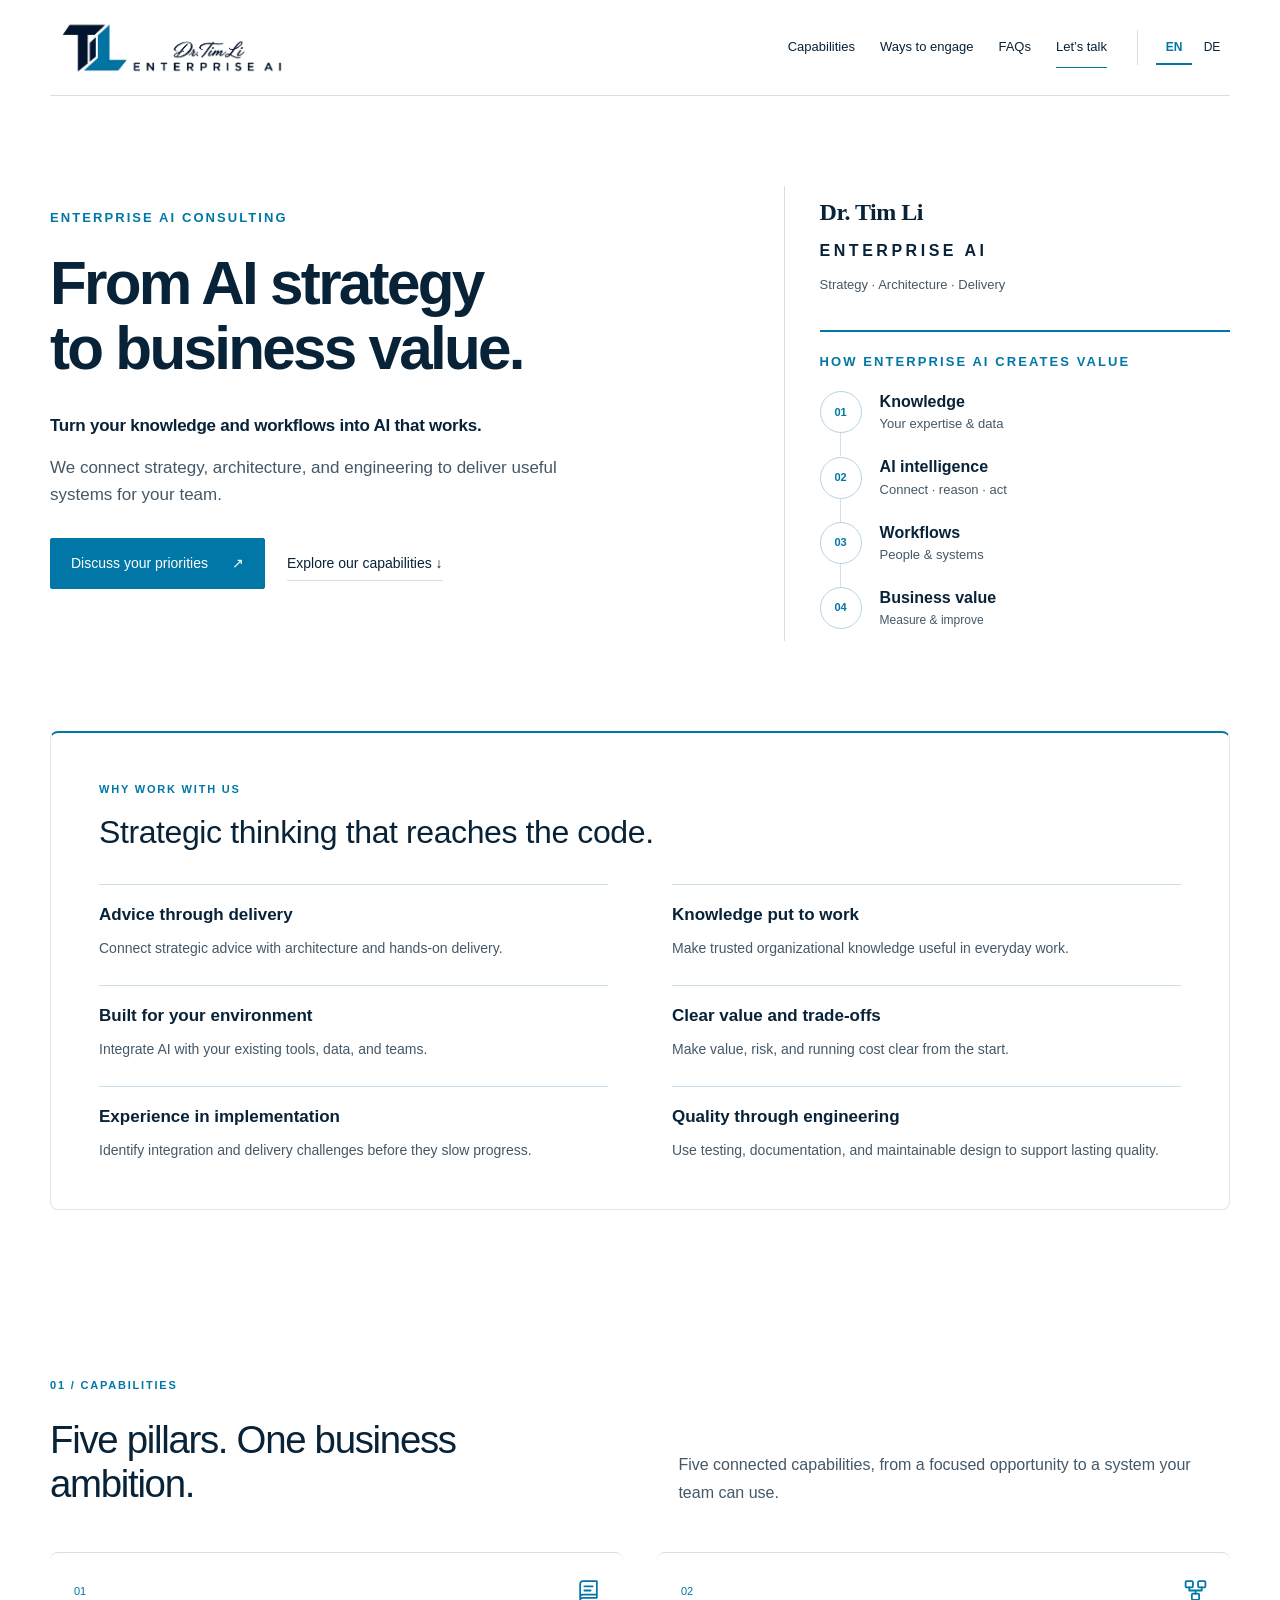
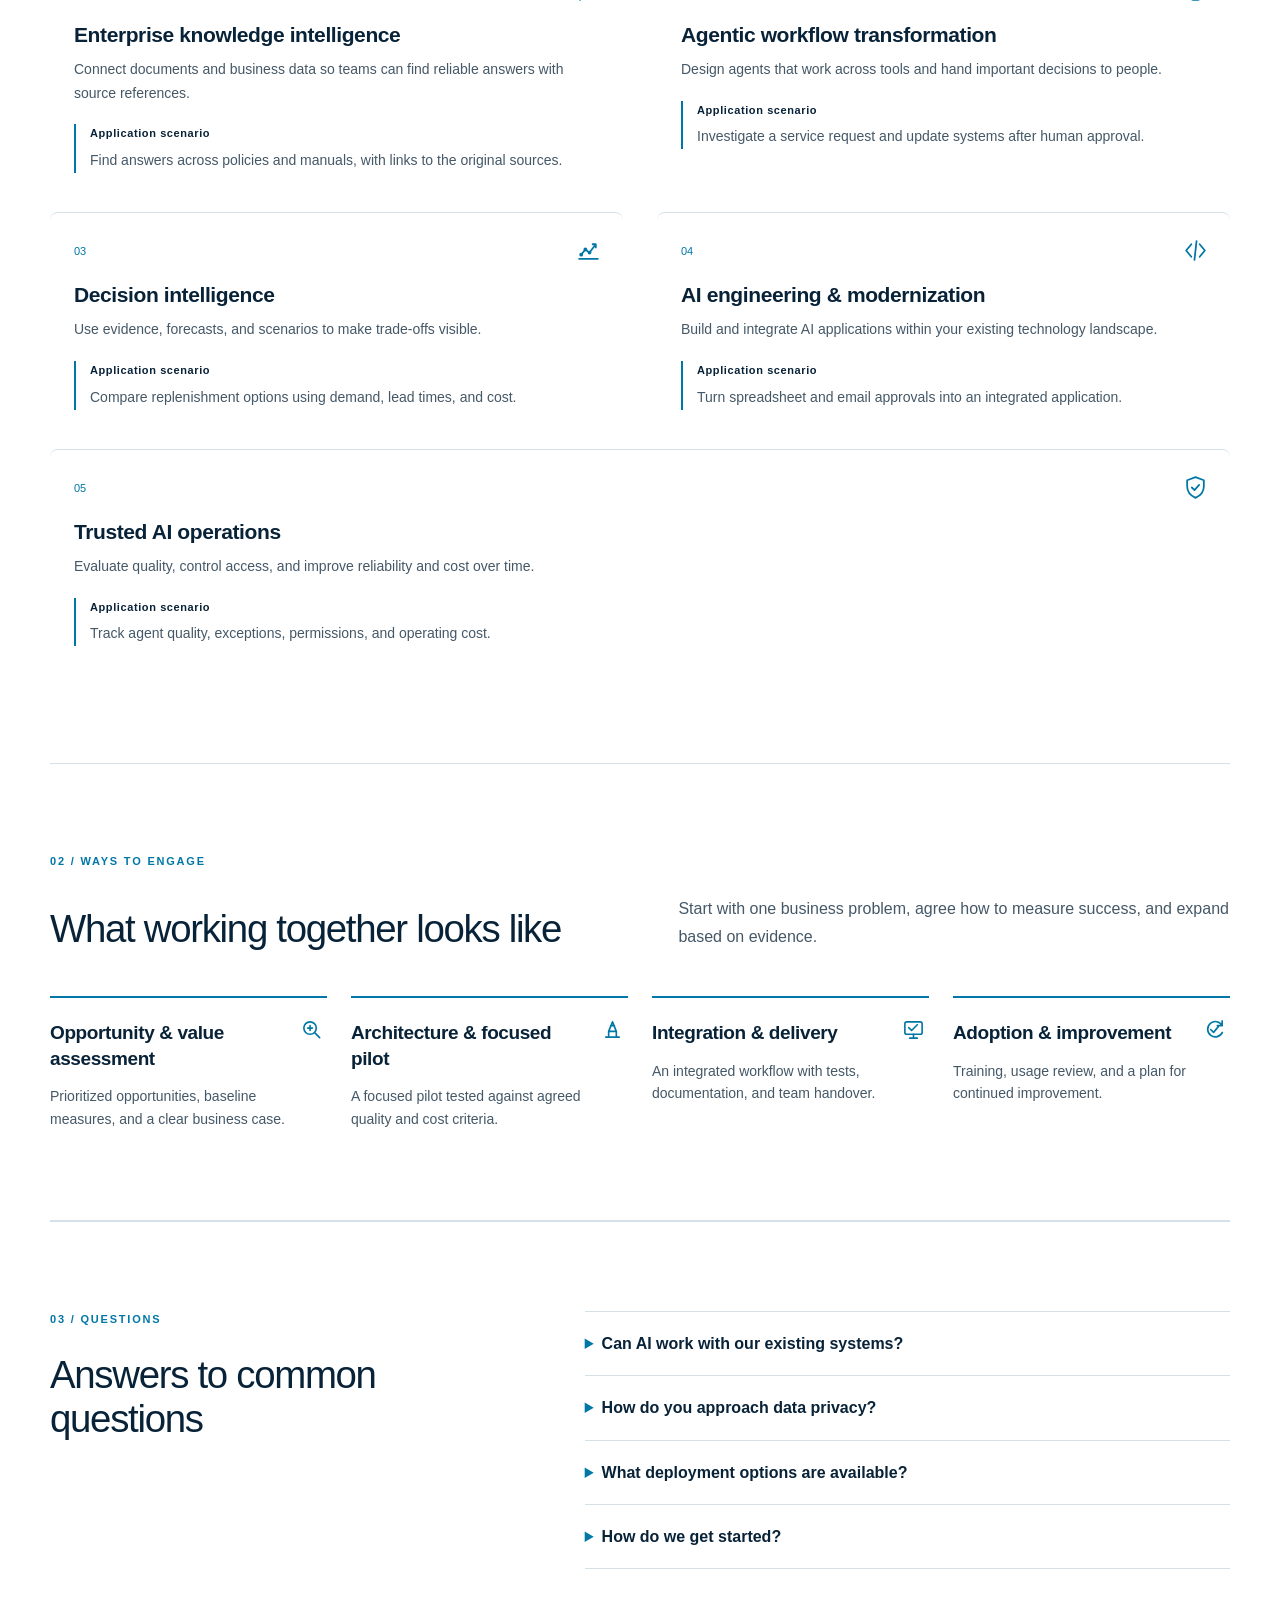
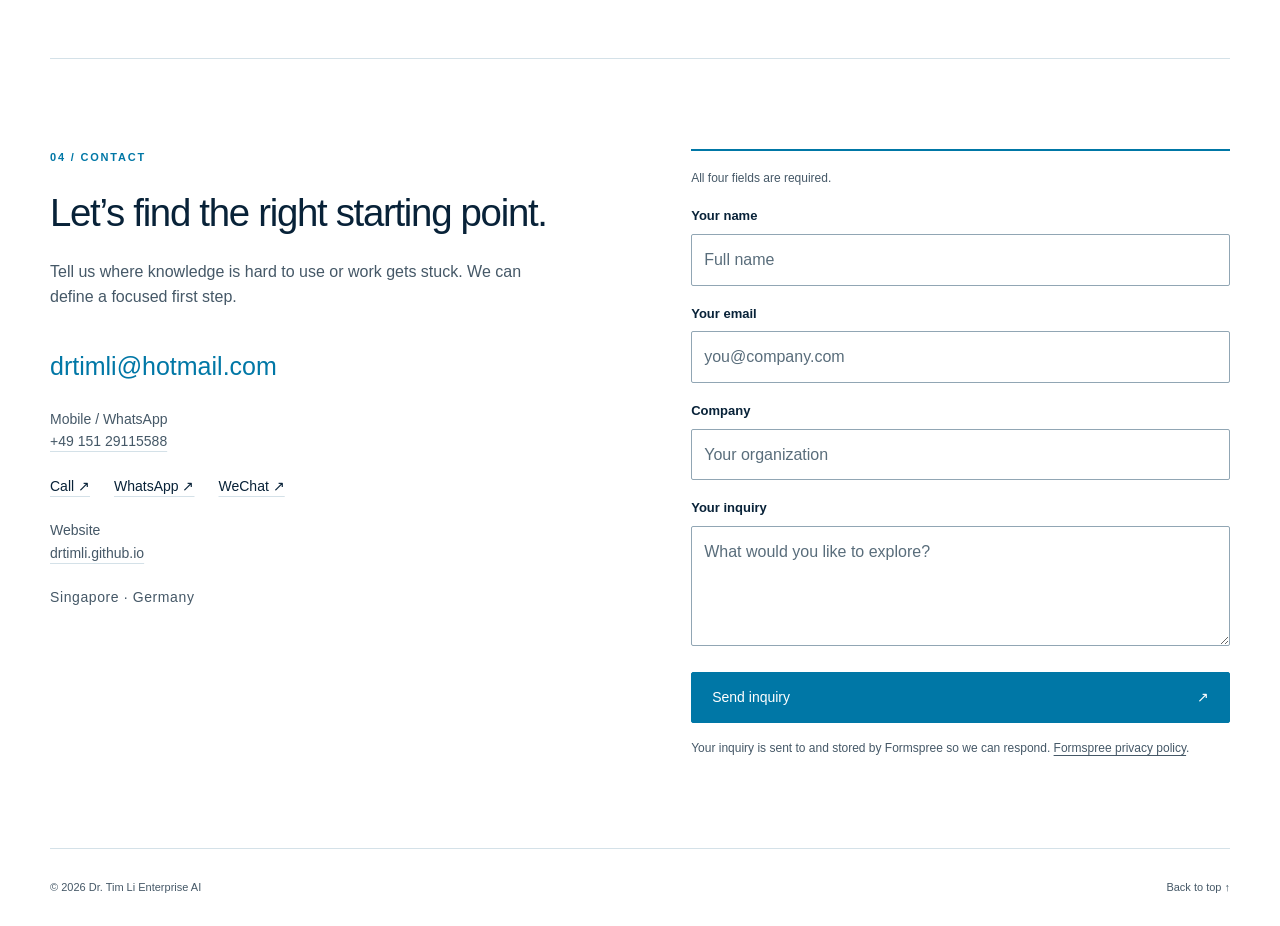
==== commit d1352ed8: "Simplified sentences" ====
--- a/index.html
+++ b/index.html
@@ -30,8 +30,8 @@
       <div class="hero-copy">
         <p class="eyebrow">Enterprise AI Consulting</p>
         <h1 id="hero-title">From AI strategy<br>to business value.</h1>
-        <p class="hero-intro">Turn knowledge and workflows into useful AI.</p>
-        <p class="hero-description">From strategy and architecture to systems your team can use.</p>
+        <p class="hero-intro">Turn your knowledge and workflows into AI that works.</p>
+        <p class="hero-description">We connect strategy, architecture, and engineering to deliver useful systems for your team.</p>
         <div class="actions"><a class="button" href="#contact">Discuss your priorities <span aria-hidden="true">↗</span></a><a class="text-link" href="#capabilities">Explore our capabilities <span aria-hidden="true">↓</span></a></div>
       </div>
       <aside class="hero-aside" aria-label="Our approach connects understanding, design, implementation and improvement.">
@@ -42,23 +42,23 @@
       </aside>
     </section>
     <section class="section wrap difference-section" aria-labelledby="difference-title">
-      <div class="difference" aria-labelledby="difference-title"><p class="eyebrow">Why work with us</p><h3 id="difference-title">Strategic thinking that reaches the code.</h3><div class="difference-grid"><article><h4>Advice through delivery</h4><p>Connect strategy with hands-on delivery.</p></article><article><h4>Knowledge put to work</h4><p>Put the right knowledge into everyday work.</p></article><article><h4>Built for your environment</h4><p>Design for your tools, data, and teams.</p></article><article><h4>Clear value and trade-offs</h4><p>Make value, risk, and cost visible.</p></article><article><h4>Experience in implementation</h4><p>Spot delivery challenges early.</p></article><article><h4>Quality through engineering</h4><p>Build for testing, handover, and maintenance.</p></article></div></div>
+      <div class="difference" aria-labelledby="difference-title"><p class="eyebrow">Why work with us</p><h3 id="difference-title">Strategic thinking that reaches the code.</h3><div class="difference-grid"><article><h4>Advice through delivery</h4><p>Connect strategic advice with architecture and hands-on delivery.</p></article><article><h4>Knowledge put to work</h4><p>Make trusted organizational knowledge useful in everyday work.</p></article><article><h4>Built for your environment</h4><p>Integrate AI with your existing tools, data, and teams.</p></article><article><h4>Clear value and trade-offs</h4><p>Make value, risk, and running cost clear from the start.</p></article><article><h4>Experience in implementation</h4><p>Identify integration and delivery challenges before they slow progress.</p></article><article><h4>Quality through engineering</h4><p>Use testing, documentation, and maintainable design to support lasting quality.</p></article></div></div>
     </section>
     <section class="section wrap" id="capabilities" aria-labelledby="capabilities-title">
       <p class="eyebrow">01 / Capabilities</p>
-      <div class="section-heading"><h2 id="capabilities-title">Five pillars. One business ambition.</h2><p>Five connected capabilities, built around a clear business goal.</p></div>
+      <div class="section-heading"><h2 id="capabilities-title">Five pillars. One business ambition.</h2><p>Five connected capabilities, from a focused opportunity to a system your team can use.</p></div>
       <div class="capabilities pillars">
-        <article class="capability"><svg class="feature-icon" aria-hidden="true"><use href="assets/icons.svg#knowledge"></use></svg><span class="item-number" aria-hidden="true">01</span><h3>Enterprise knowledge intelligence</h3><p>Make trusted company knowledge easier to find and use.</p><p class="application"><strong>Application scenario</strong>Find answers across policies and manuals, with source links.</p></article>
-        <article class="capability"><svg class="feature-icon" aria-hidden="true"><use href="assets/icons.svg#workflow"></use></svg><span class="item-number" aria-hidden="true">02</span><h3>Agentic workflow transformation</h3><p>Connect AI to tools and workflows, with people in control.</p><p class="application"><strong>Application scenario</strong>Investigate a service request and update systems after approval.</p></article>
-        <article class="capability"><svg class="feature-icon" aria-hidden="true"><use href="assets/icons.svg#decision"></use></svg><span class="item-number" aria-hidden="true">03</span><h3>Decision intelligence</h3><p>Use evidence and scenarios to support better decisions.</p><p class="application"><strong>Application scenario</strong>Compare replenishment options against demand and cost.</p></article>
-        <article class="capability"><svg class="feature-icon" aria-hidden="true"><use href="assets/icons.svg#engineering"></use></svg><span class="item-number" aria-hidden="true">04</span><h3>AI engineering &amp; modernization</h3><p>Build applications that work with your existing systems.</p><p class="application"><strong>Application scenario</strong>Turn spreadsheet approvals into an integrated application.</p></article>
-        <article class="capability"><svg class="feature-icon" aria-hidden="true"><use href="assets/icons.svg#trust"></use></svg><span class="item-number" aria-hidden="true">05</span><h3>Trusted AI operations</h3><p>Measure quality, manage access, and improve performance.</p><p class="application"><strong>Application scenario</strong>Track agent quality, exceptions, access, and cost.</p></article>
+        <article class="capability"><svg class="feature-icon" aria-hidden="true"><use href="assets/icons.svg#knowledge"></use></svg><span class="item-number" aria-hidden="true">01</span><h3>Enterprise knowledge intelligence</h3><p>Connect documents and business data so teams can find reliable answers with source references.</p><p class="application"><strong>Application scenario</strong>Find answers across policies and manuals, with links to the original sources.</p></article>
+        <article class="capability"><svg class="feature-icon" aria-hidden="true"><use href="assets/icons.svg#workflow"></use></svg><span class="item-number" aria-hidden="true">02</span><h3>Agentic workflow transformation</h3><p>Design agents that work across tools and hand important decisions to people.</p><p class="application"><strong>Application scenario</strong>Investigate a service request and update systems after human approval.</p></article>
+        <article class="capability"><svg class="feature-icon" aria-hidden="true"><use href="assets/icons.svg#decision"></use></svg><span class="item-number" aria-hidden="true">03</span><h3>Decision intelligence</h3><p>Use evidence, forecasts, and scenarios to make trade-offs visible.</p><p class="application"><strong>Application scenario</strong>Compare replenishment options using demand, lead times, and cost.</p></article>
+        <article class="capability"><svg class="feature-icon" aria-hidden="true"><use href="assets/icons.svg#engineering"></use></svg><span class="item-number" aria-hidden="true">04</span><h3>AI engineering &amp; modernization</h3><p>Build and integrate AI applications within your existing technology landscape.</p><p class="application"><strong>Application scenario</strong>Turn spreadsheet and email approvals into an integrated application.</p></article>
+        <article class="capability"><svg class="feature-icon" aria-hidden="true"><use href="assets/icons.svg#trust"></use></svg><span class="item-number" aria-hidden="true">05</span><h3>Trusted AI operations</h3><p>Evaluate quality, control access, and improve reliability and cost over time.</p><p class="application"><strong>Application scenario</strong>Track agent quality, exceptions, permissions, and operating cost.</p></article>
       </div>
     </section>
     <section class="section wrap engagement-section" id="engagements" aria-labelledby="engagements-title">
       <p class="eyebrow">02 / Ways to engage</p>
-      <div class="section-heading"><h2 id="engagements-title">What working together looks like</h2><p>Start with one problem. Test value, then expand.</p></div>
-      <div class="engagements"><article><svg class="feature-icon" aria-hidden="true"><use href="assets/icons.svg#assess"></use></svg><h3>Opportunity &amp; value assessment</h3><p>Prioritized opportunities and a clear business case.</p></article><article><svg class="feature-icon" aria-hidden="true"><use href="assets/icons.svg#pilot"></use></svg><h3>Architecture &amp; focused pilot</h3><p>A focused pilot with agreed success criteria.</p></article><article><svg class="feature-icon" aria-hidden="true"><use href="assets/icons.svg#deliver"></use></svg><h3>Integration &amp; delivery</h3><p>An integrated workflow and team handover.</p></article><article><svg class="feature-icon" aria-hidden="true"><use href="assets/icons.svg#improve"></use></svg><h3>Adoption &amp; improvement</h3><p>Training, measurement, and improvements.</p></article></div>
+      <div class="section-heading"><h2 id="engagements-title">What working together looks like</h2><p>Start with one business problem, agree how to measure success, and expand based on evidence.</p></div>
+      <div class="engagements"><article><svg class="feature-icon" aria-hidden="true"><use href="assets/icons.svg#assess"></use></svg><h3>Opportunity &amp; value assessment</h3><p>Prioritized opportunities, baseline measures, and a clear business case.</p></article><article><svg class="feature-icon" aria-hidden="true"><use href="assets/icons.svg#pilot"></use></svg><h3>Architecture &amp; focused pilot</h3><p>A focused pilot tested against agreed quality and cost criteria.</p></article><article><svg class="feature-icon" aria-hidden="true"><use href="assets/icons.svg#deliver"></use></svg><h3>Integration &amp; delivery</h3><p>An integrated workflow with tests, documentation, and team handover.</p></article><article><svg class="feature-icon" aria-hidden="true"><use href="assets/icons.svg#improve"></use></svg><h3>Adoption &amp; improvement</h3><p>Training, usage review, and a plan for continued improvement.</p></article></div>
     </section>
     <section class="section wrap faq-section" id="faq" aria-labelledby="faq-title">
       <div><p class="eyebrow">03 / Questions</p><h2 id="faq-title">Answers to common questions</h2></div>
@@ -68,7 +68,7 @@
       <div class="contact-copy">
         <p class="eyebrow">04 / Contact</p>
         <h2 id="contact-title">Let’s find the right starting point.</h2>
-        <p>Tell us the problem you want to solve. We will help define a useful first step.</p>
+        <p>Tell us where knowledge is hard to use or work gets stuck. We can define a focused first step.</p>
         <div class="contact-details">
           <a class="contact-email" href="mailto:drtimli@hotmail.com">drtimli@hotmail.com</a>
           <p>Mobile / WhatsApp<br><a href="tel:+4915129115588">+49 151 29115588</a></p>
--- a/assets/site.css
+++ b/assets/site.css
@@ -536,3 +536,17 @@
   .pillars .feature-icon { right: 2px; }
   .engagements .feature-icon { right: 0; }
 }
+
+/* Highlight each node when the animated signal reaches it. */
+.value-flow .flow-marker { animation: flow-node-active 6.4s ease-in-out infinite; }
+.value-flow .flow-node:nth-child(2) .flow-marker { animation-delay: 1.6s; }
+.value-flow .flow-node:nth-child(3) .flow-marker { animation-delay: 3.2s; }
+.value-flow .flow-node:nth-child(4) .flow-marker { animation-delay: 4.8s; }
+.value-flow .flow-node:not(:last-child)::after { animation-duration: 6.4s; }
+.value-flow .flow-node:nth-child(2)::after { animation-delay: 1.6s; }
+.value-flow .flow-node:nth-child(3)::after { animation-delay: 3.2s; }
+@keyframes flow-node-active {
+  0%, 7% { background: #0077a6; border-color: #0077a6; color: #fff; }
+  18%, 100% { background: transparent; border-color: #b7d5e2; color: #0077a6; }
+}
+@media (prefers-reduced-motion: reduce) { .value-flow .flow-marker { animation: none; } }
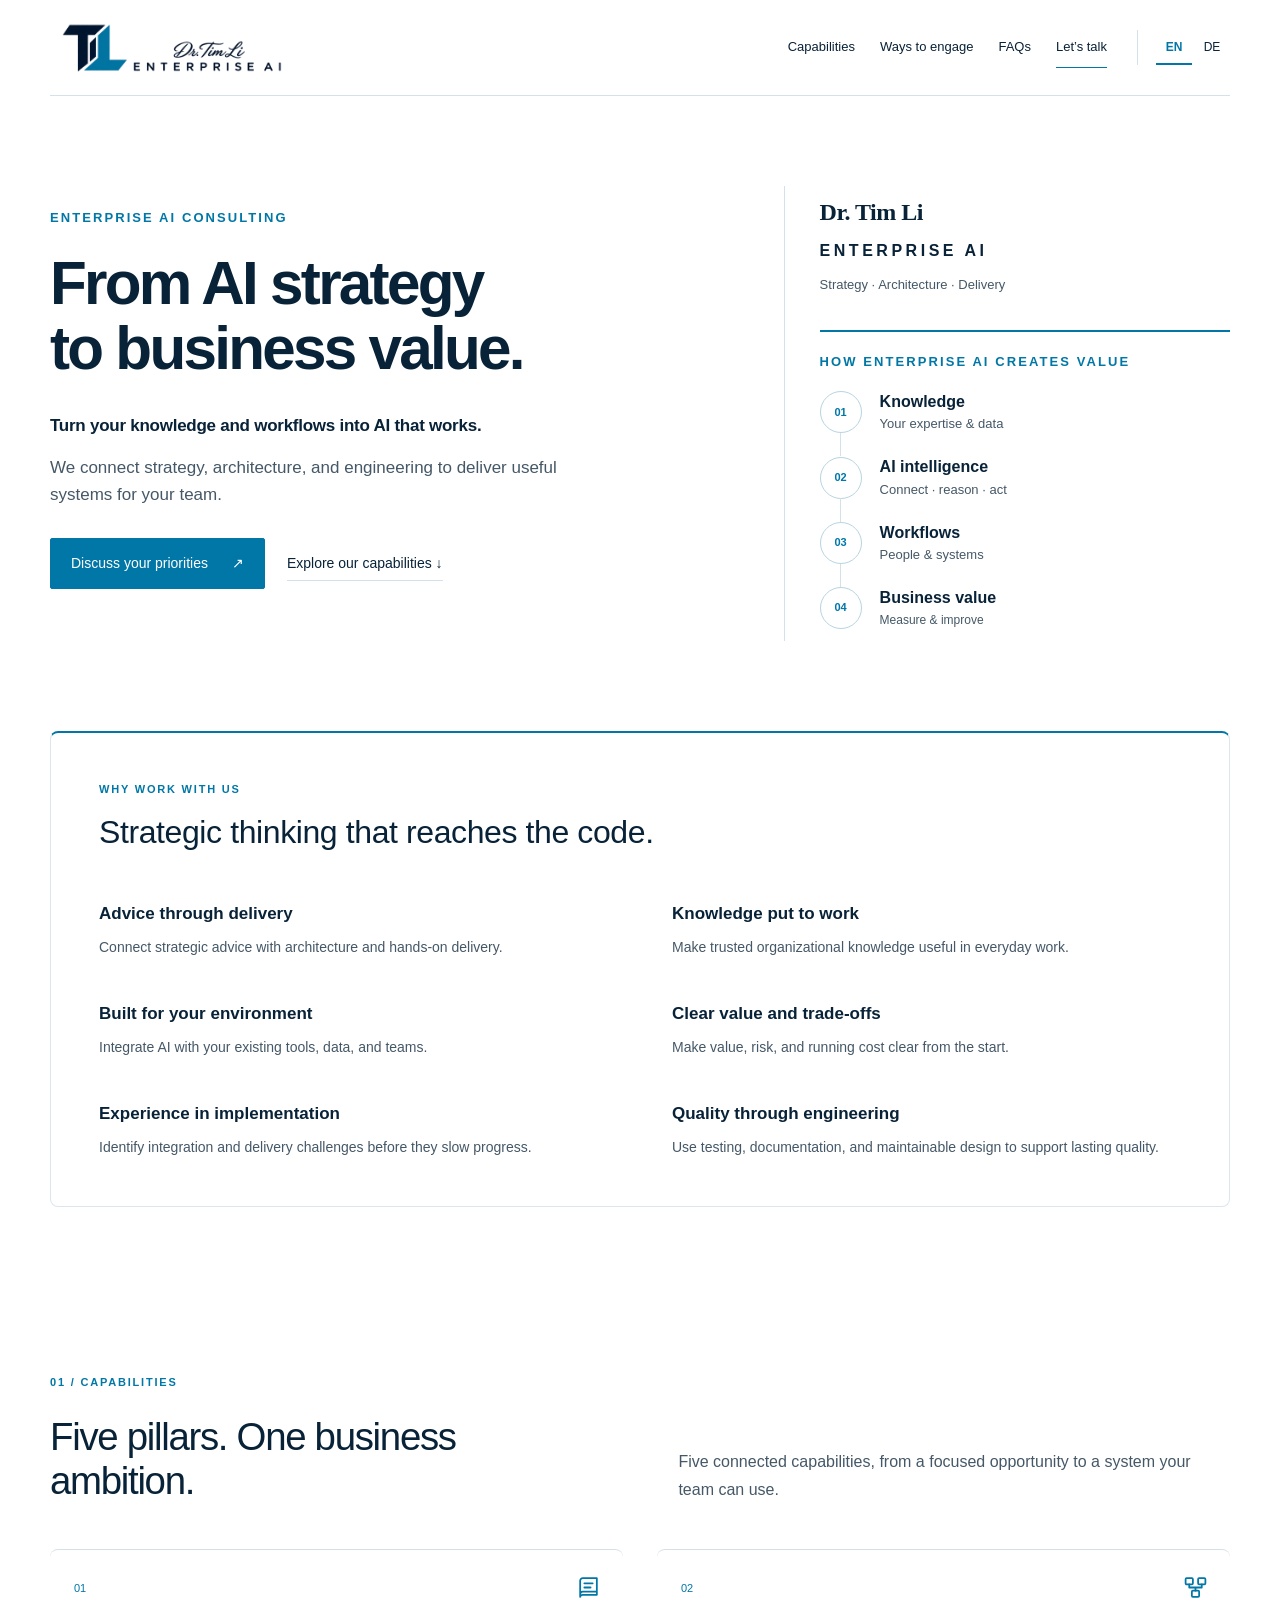
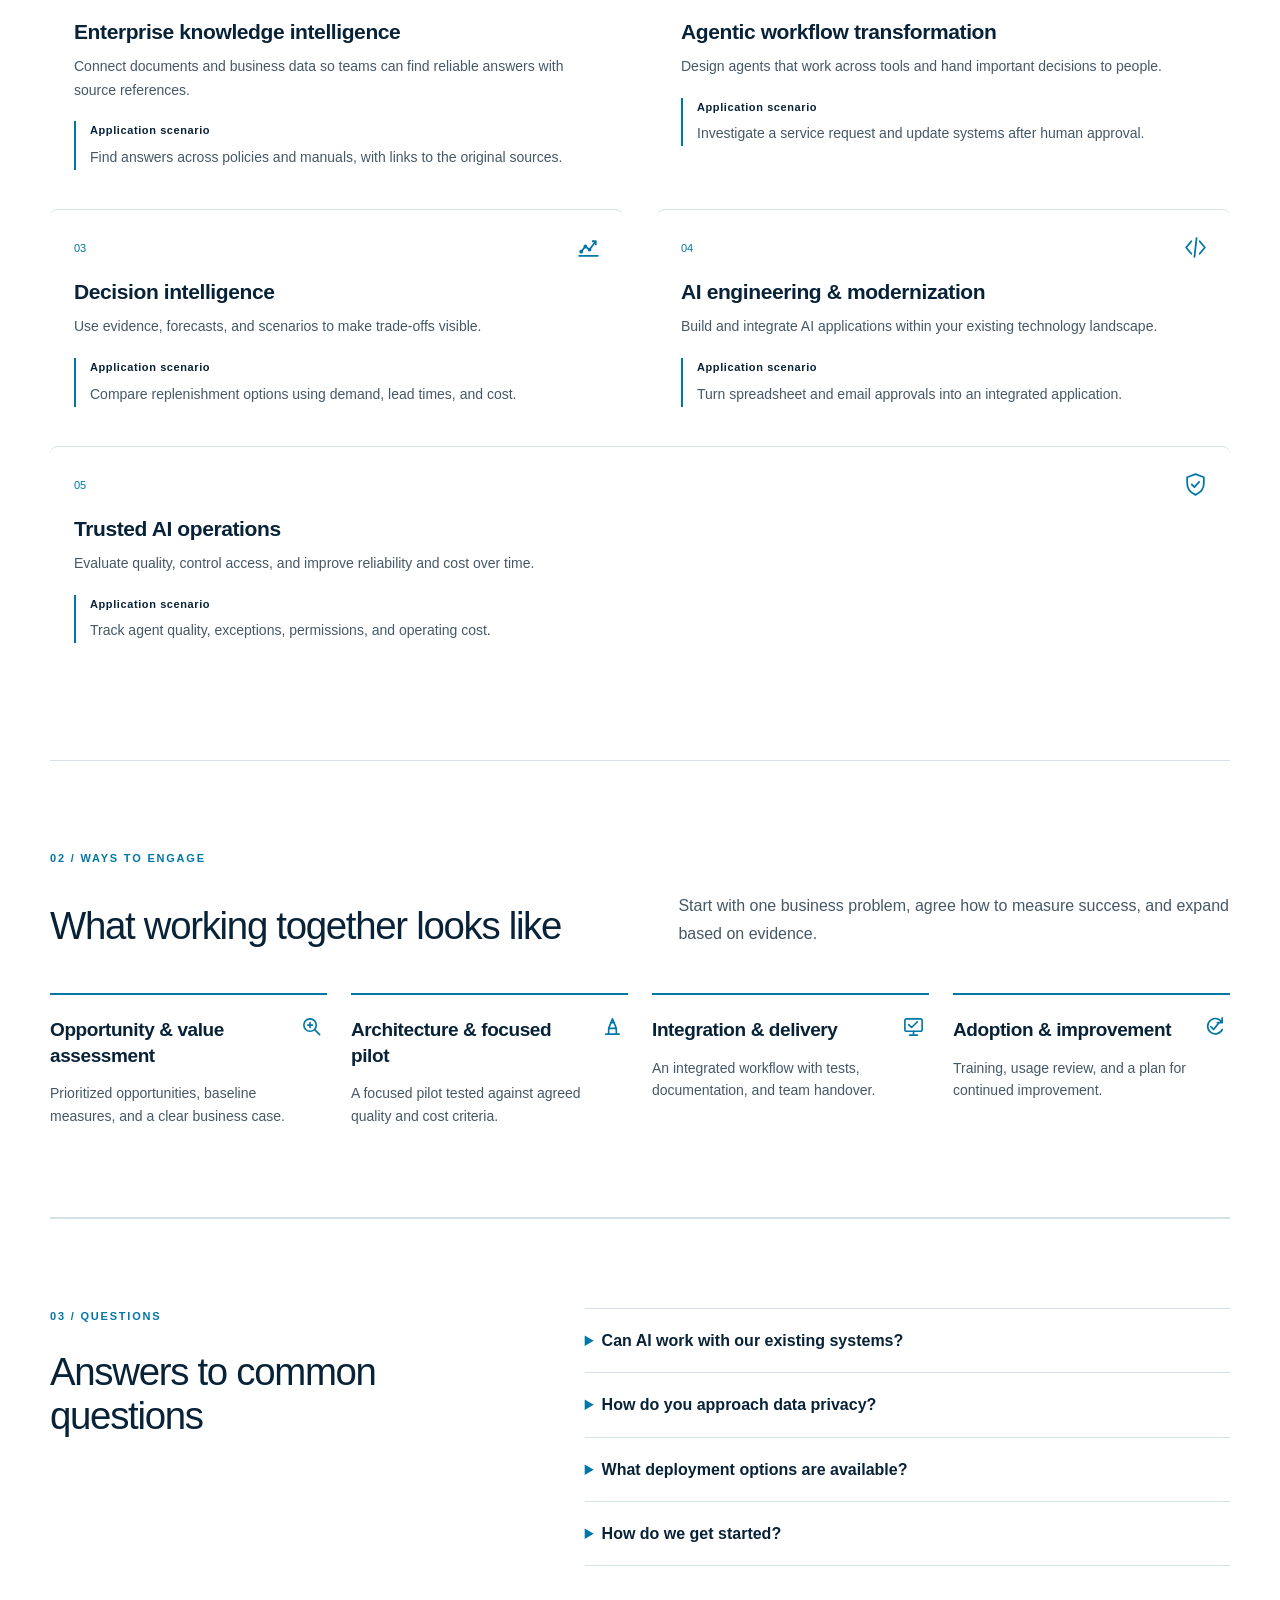
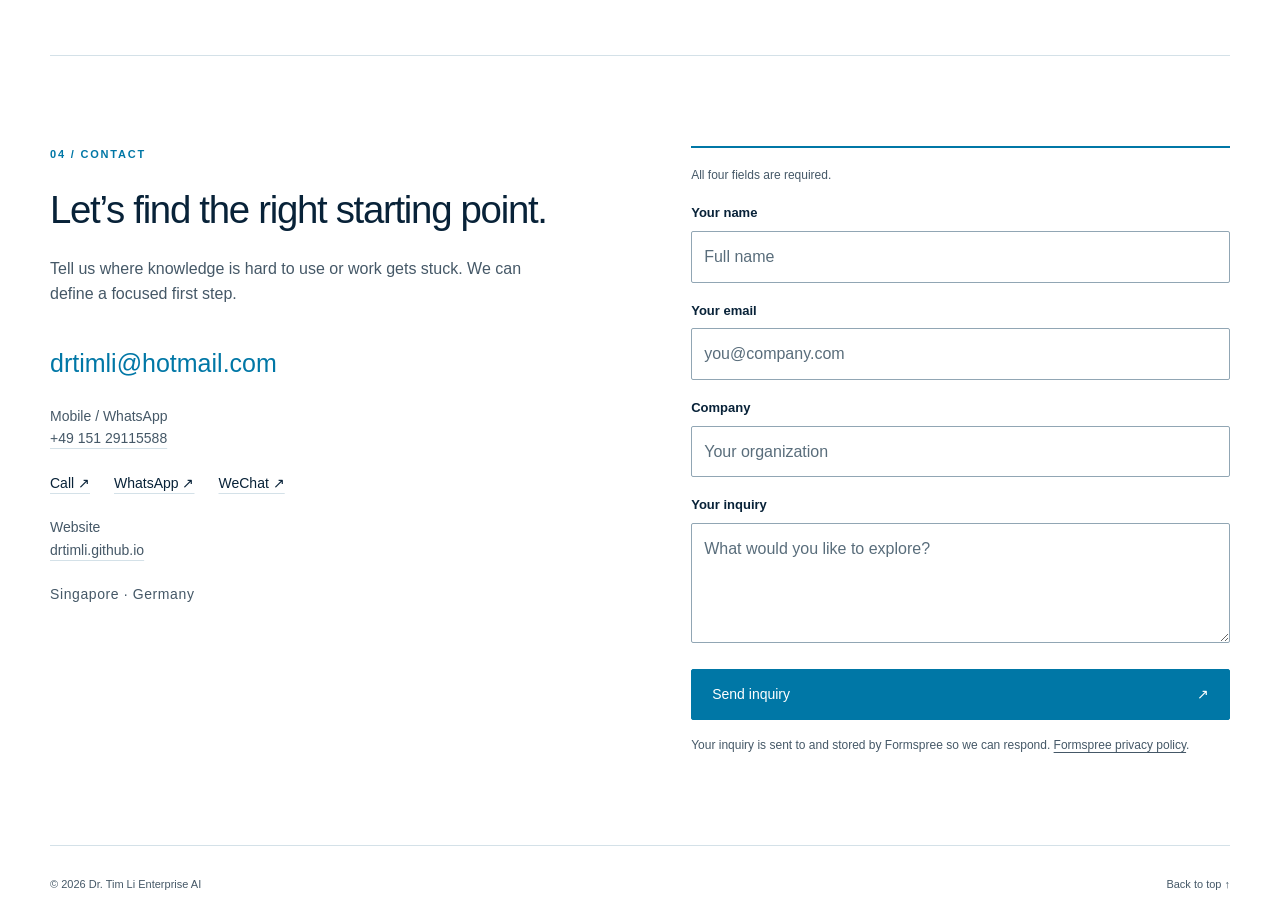
==== commit 07f80730: "Optimize load speed by reducing css and png" ====
--- a/index.html
+++ b/index.html
@@ -12,14 +12,14 @@
   <link rel="alternate" hreflang="de" href="de.html">
   <link rel="alternate" hreflang="zh-Hans" href="zh.html">
   <link rel="alternate" hreflang="x-default" href="index.html">
-  <link rel="stylesheet" href="assets/site.css?v=presence-fix-20261103">
+  <link rel="stylesheet" href="assets/site.css?v=lean-assets-20261103">
   <script src="assets/contact.js?v=validation-20261101" defer></script>
   <script src="assets/presence.js?v=20261103-fix" defer></script>
 </head>
 <body id="top">
   <a class="skip-link" href="#main">Skip to content</a>
   <header class="site-header wrap">
-    <a class="brand" href="#top" aria-label="Dr. Tim Li Enterprise AI home"><img src="assets/logo.png?v=refined-20261101" width="2172" height="724" alt="Dr. Tim Li Enterprise AI"></a>
+    <a class="brand" href="#top" aria-label="Dr. Tim Li Enterprise AI home"><img src="assets/logo-small.png?v=20261103" width="600" height="200" alt="Dr. Tim Li Enterprise AI"></a>
     <div class="header-right">
       <nav class="main-nav" aria-label="Main navigation"><a href="#capabilities">Capabilities</a><a href="#engagements">Ways to engage</a><a href="#faq">FAQs</a><a href="#contact">Let’s talk</a></nav>
       <nav class="languages" aria-label="Language"><a href="index.html" lang="en" hreflang="en" aria-current="page">EN</a><a href="de.html" lang="de" hreflang="de">DE</a><a class="china-presence" hidden href="zh.html" lang="zh-Hans" hreflang="zh-Hans">中文</a></nav>
--- a/assets/site.css
+++ b/assets/site.css
@@ -222,58 +222,6 @@
   .pillars .capability { transition: none; }
 }
 
-/* Layered enterprise AI map: richer depth without extra assets. */
-.hero-aside { position: relative; overflow: hidden; padding: 32px; border: 1px solid var(--line); border-radius: 18px; background: radial-gradient(circle at 82% 12%, #c7e8f4 0, transparent 35%), linear-gradient(145deg, #f7fbfd, #eaf4f8); box-shadow: 0 22px 55px rgba(8,34,56,.10); }
-.hero-aside::before { content: ''; position: absolute; inset: 0; pointer-events: none; background-image: radial-gradient(#0077a625 1px, transparent 1px); background-size: 18px 18px; mask-image: linear-gradient(120deg, transparent 25%, black); }
-.hero-aside > * { position: relative; }
-.value-flow { border-top: 0; }
-.value-flow ol { display: grid; gap: 12px; }
-.flow-node { padding: 14px 16px; border: 1px solid #bad7e3; border-radius: 12px; background: rgba(255,255,255,.88); box-shadow: 0 8px 20px rgba(8,34,56,.06); animation: node-rise .7s both; }
-.flow-node:nth-child(2) { margin-left: 18px; animation-delay: .12s; }
-.flow-node:nth-child(3) { margin-left: 36px; animation-delay: .24s; }
-.flow-node:nth-child(4) { margin-left: 54px; background: #082238; color: white; animation-delay: .36s; }
-.flow-node:last-child div > span { color: #c7e8f4; }
-.flow-node:not(:last-child)::before { left: 36px; top: 100%; height: 13px; bottom: auto; background: var(--blue); }
-.flow-node:not(:last-child)::after { display: none; }
-.flow-node strong { font-size: 15px; }
-@keyframes node-rise { from { opacity: 0; transform: translateY(15px); } to { opacity: 1; transform: translateY(0); } }
-@media (max-width: 620px) { .hero-aside { padding: 24px; } .flow-node:nth-child(n) { margin-left: 0; } }
-@media (prefers-reduced-motion: reduce) { .flow-node { animation: none; } }
-
-.flow-art { position: relative; height: 155px; margin: 12px 0 18px; }
-.flow-art svg { width: 100%; height: 100%; overflow: visible; }
-.flow-track { fill: none; stroke: #b7d9e7; stroke-width: 4; stroke-linecap: round; }
-.flow-signal { fill: none; stroke: url(#flow-gradient); stroke-width: 5; stroke-linecap: round; stroke-dasharray: 8 18; animation: signal-travel 2s linear infinite; }
-.flow-dot { fill: white; stroke: #0077a6; stroke-width: 4; }
-.dot-four { fill: #0077a6; }
-.flow-halo { fill: none; stroke: #0077a6; stroke-width: 2; transform-origin: 378px 90px; animation: halo-pulse 2.8s ease-out infinite; }
-@keyframes signal-travel { to { stroke-dashoffset: -26; } }
-@keyframes halo-pulse { 0% { transform: scale(.65); opacity: .8; } 80%,100% { transform: scale(1.5); opacity: 0; } }
-@media (prefers-reduced-motion: reduce) { .flow-signal, .flow-halo { animation: none; } }
-
-/* Continuous knowledge-to-value loop. */
-.flow-art { height: 245px; margin: 2px 0 14px; }
-.flow-art .flow-track { fill: none; stroke: #bddde9; stroke-width: 5; }
-.flow-art .flow-signal { fill: none; stroke: url(#flow-gradient); stroke-width: 5; stroke-linecap: round; stroke-dasharray: 135 520; transform-origin: 210px 150px; animation: orbit-signal 6s linear infinite; }
-.flow-orbit { fill: none; stroke: #0077a6; stroke-width: 2; stroke-dasharray: 2 10; opacity: .5; }
-.flow-center { fill: #455867; font-size: 13px; font-weight: 700; letter-spacing: 3px; }
-.flow-center-ai { fill: #082238; font-size: 28px; letter-spacing: 5px; }
-@keyframes orbit-signal { to { transform: rotate(360deg); } }
-@media (prefers-reduced-motion: reduce) { .flow-art .flow-signal { animation: none; } }
-
-/* Labeled, complete AI value loop. */
-.flow-art { height: 275px; margin: 8px 0 14px; }
-.flow-art .flow-track { fill: none; stroke: #c1dce8; stroke-width: 5; }
-.flow-art .flow-signal { fill: none; stroke: #0077a6; stroke-width: 5; stroke-linecap: round; stroke-dasharray: 100 530; transform-origin: 210px 166px; animation: orbit-signal 7s linear infinite; }
-.flow-packet { transform-origin: 210px 166px; animation: orbit-signal 7s linear infinite; }
-.flow-packet circle { fill: #0077a6; filter: drop-shadow(0 0 5px #45b6d7); }
-.flow-label { fill: #082238; font-size: 13px; font-weight: 700; }
-.flow-center { font-size: 11px; }
-.flow-center-ai { font-size: 25px; }
-@media (prefers-reduced-motion: reduce) { .flow-packet, .flow-art .flow-signal { animation: none; } }
-
-/* The loop diagram now carries the message on its own. */
-.hero-aside .flow-art { margin-bottom: 0; }
 
 /* Final page rhythm and hierarchy. */
 .hero { padding-block: clamp(54px, 7vw, 94px); }
@@ -292,88 +240,6 @@
 .contact-section { align-items: start; }
 @media (max-width: 620px) { .hero { padding-block: 42px; } .pillars .capability { padding-inline: 0; } .difference { margin-top: 34px; } }
 
-/* One moving arc makes the direction and completion of the loop legible. */
-.flow-art .flow-track { stroke: #c9e3ed; stroke-width: 7; }
-.flow-art .flow-signal { stroke: #0077a6; stroke-width: 7; stroke-dasharray: 115 514; animation: loop-progress 8s linear infinite; }
-.flow-packet { animation: loop-progress 8s linear infinite; }
-.flow-packet circle { fill: white; stroke: #0077a6; stroke-width: 3; filter: drop-shadow(0 0 7px #45b6d7); }
-.flow-art .flow-dot { transition: none; animation: node-emphasis 8s ease-in-out infinite; }
-.flow-art .flow-dot.stage-goal { animation-delay: 0s; }
-.flow-art .flow-dot.stage-knowledge { animation-delay: -6s; }
-.flow-art .flow-dot.stage-workflow { animation-delay: -4s; }
-.flow-art .flow-dot.stage-value { animation-delay: -2s; }
-@keyframes loop-progress { to { transform: rotate(360deg); } }
-@keyframes node-emphasis { 0%, 5%, 100% { stroke-width: 5; fill: #c7e8f4; } 12%, 90% { stroke-width: 4; fill: white; } }
-@media (prefers-reduced-motion: reduce) { .flow-art .flow-signal, .flow-packet, .flow-art .flow-dot { animation: none; } }
-
-/* A quiet blue surface gives the six reasons a shared visual home. */
-.difference {
-  position: relative;
-  overflow: hidden;
-  background: linear-gradient(135deg, #f4f9fc 0%, #e6f2f8 100%);
-  border: 1px solid #d4e6ee;
-  border-top: 3px solid var(--blue);
-  box-shadow: 0 12px 34px rgba(8,34,56,.05);
-}
-.difference::before {
-  content: '';
-  position: absolute;
-  width: 340px;
-  height: 340px;
-  right: -150px;
-  top: -210px;
-  border: 1px solid rgba(0,119,166,.13);
-  border-radius: 50%;
-  box-shadow: 0 0 0 38px rgba(0,119,166,.025), 0 0 0 76px rgba(0,119,166,.02);
-  pointer-events: none;
-}
-.difference > * { position: relative; }
-.difference-grid article { padding-top: 17px; border-top: 1px solid #c9dee8; }
-
-/* Crisp cool surfaces: no creamy gradient or ambient glow. */
-.difference { background: #e9f3f8; box-shadow: none; border-color: #b9d7e5; border-top-color: var(--blue); }
-.difference::before { display: none; }
-.hero-aside { background: #edf5f9; box-shadow: none; }
-.hero-aside::before { display: none; }
-.flow-packet circle { filter: none; }
-
-/* White surfaces with restrained blue structure. */
-.hero-aside, .difference { background: #fff; }
-
-/* Keep section 01 on the same white canvas at every interaction state. */
-.pillars .capability,
-.pillars .capability:hover,
-.pillars .capability:focus-within { background: transparent; }
-
-/* The service connects every stage of the customer's value loop. */
-.service-links path { fill: none; stroke: #b7d5e2; stroke-width: 2; stroke-dasharray: 4 6; animation: service-link 8s ease-in-out infinite; }
-.service-links path:nth-child(2) { animation-delay: -6s; }
-.service-links path:nth-child(3) { animation-delay: -4s; }
-.service-links path:nth-child(4) { animation-delay: -2s; }
-.flow-art .flow-center { fill: #0077a6; font-size: 13px; letter-spacing: 2px; }
-.flow-art .flow-center-ai { fill: #082238; font-size: 18px; letter-spacing: 2px; }
-@keyframes service-link { 0%, 12%, 100% { stroke: #0077a6; stroke-width: 4; stroke-dasharray: none; } 18%, 94% { stroke: #b7d5e2; stroke-width: 2; stroke-dasharray: 4 6; } }
-@media (prefers-reduced-motion: reduce) { .service-links path { animation: none; } }
-
-.service-core { fill: #fff; stroke: #0077a6; stroke-width: 3; filter: drop-shadow(0 3px 8px rgba(8,34,56,.12)); }
-.service-links path { stroke: #0077a6; stroke-width: 3; stroke-dasharray: none; opacity: .55; }
-@media (prefers-reduced-motion: reduce) { .service-links path { opacity: .7; } }
-
-.collaboration-symbol { font-size: 43px; dominant-baseline: auto; }
-
-/* Better proportions for the compact brand and value loop. */
-.hero { grid-template-columns: minmax(0, 1.35fr) minmax(340px, .9fr); gap: clamp(34px, 5vw, 70px); }
-.hero-aside { padding: clamp(22px, 2.5vw, 34px); }
-.hero-aside .brand-name { font-size: 23px; margin-bottom: 7px; }
-.hero-aside .brand-descriptor { font-size: 17px; letter-spacing: 3px; margin-bottom: 7px; }
-.hero-aside .supporting-line { font-size: 13px; margin-bottom: 12px; }
-.flow-art { height: clamp(225px, 23vw, 275px); margin: 0; }
-.collaboration-symbol { font-size: 38px; }
-@media (max-width: 850px) {
-  .hero { grid-template-columns: minmax(0, 1fr) minmax(290px, .85fr); gap: 28px; }
-  .hero-aside { padding: 20px; }
-  .flow-art { height: 225px; }
-}
 @media (max-width: 620px) {
   .hero { grid-template-columns: 1fr; gap: 26px; }
   .hero-aside { padding: 22px; }
@@ -550,3 +416,12 @@
   18%, 100% { background: transparent; border-color: #b7d5e2; color: #0077a6; }
 }
 @media (prefers-reduced-motion: reduce) { .value-flow .flow-marker { animation: none; } }
+
+/* Keep the current open hero and value section on white. */
+.difference { background: #fff; box-shadow: none; }
+.pillars .capability, .pillars .capability:hover, .pillars .capability:focus-within { background: transparent; }
+
+/* Preserve the established hero proportions after removing old experiments. */
+.hero { grid-template-columns: minmax(0, 1.35fr) minmax(340px, .9fr); gap: clamp(34px, 5vw, 70px); }
+@media (max-width: 850px) { .hero { grid-template-columns: minmax(0, 1fr) minmax(290px, .85fr); gap: 28px; } }
+@media (max-width: 620px) { .hero { grid-template-columns: 1fr; gap: 26px; } }
